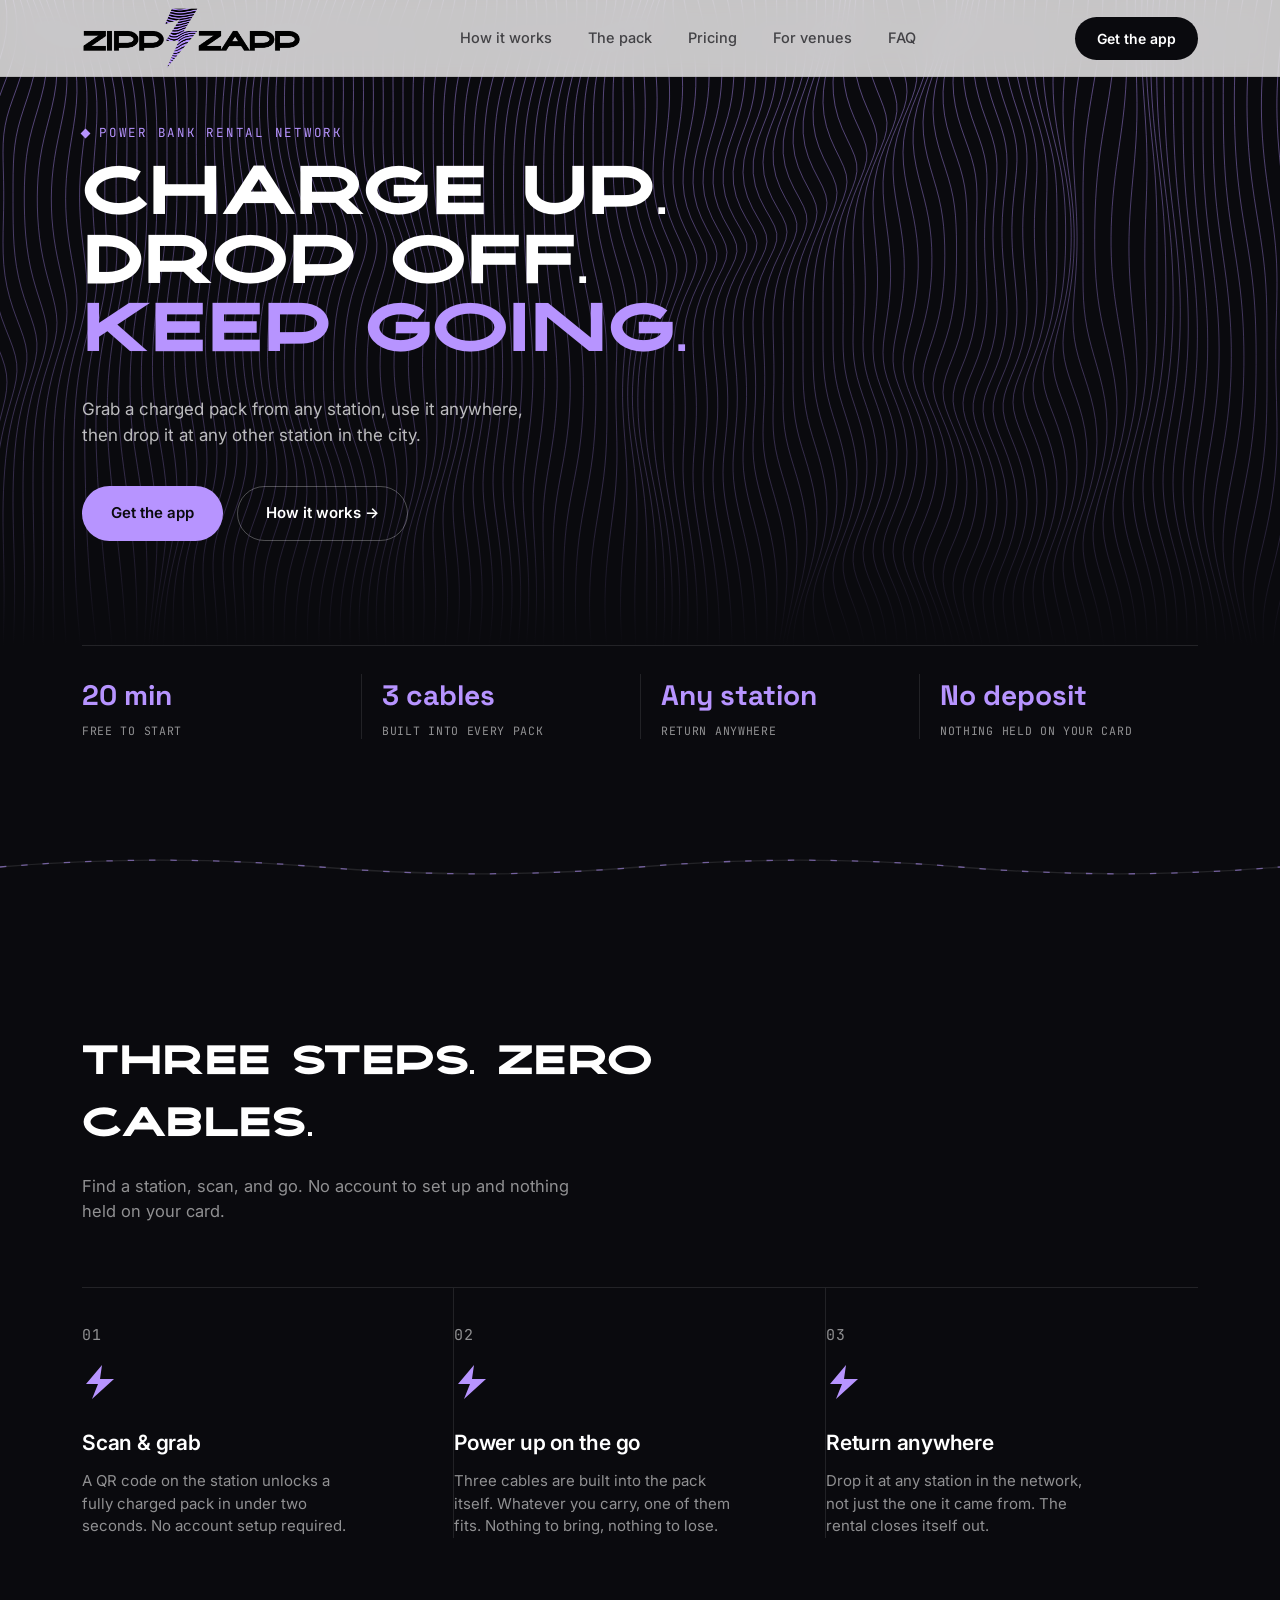
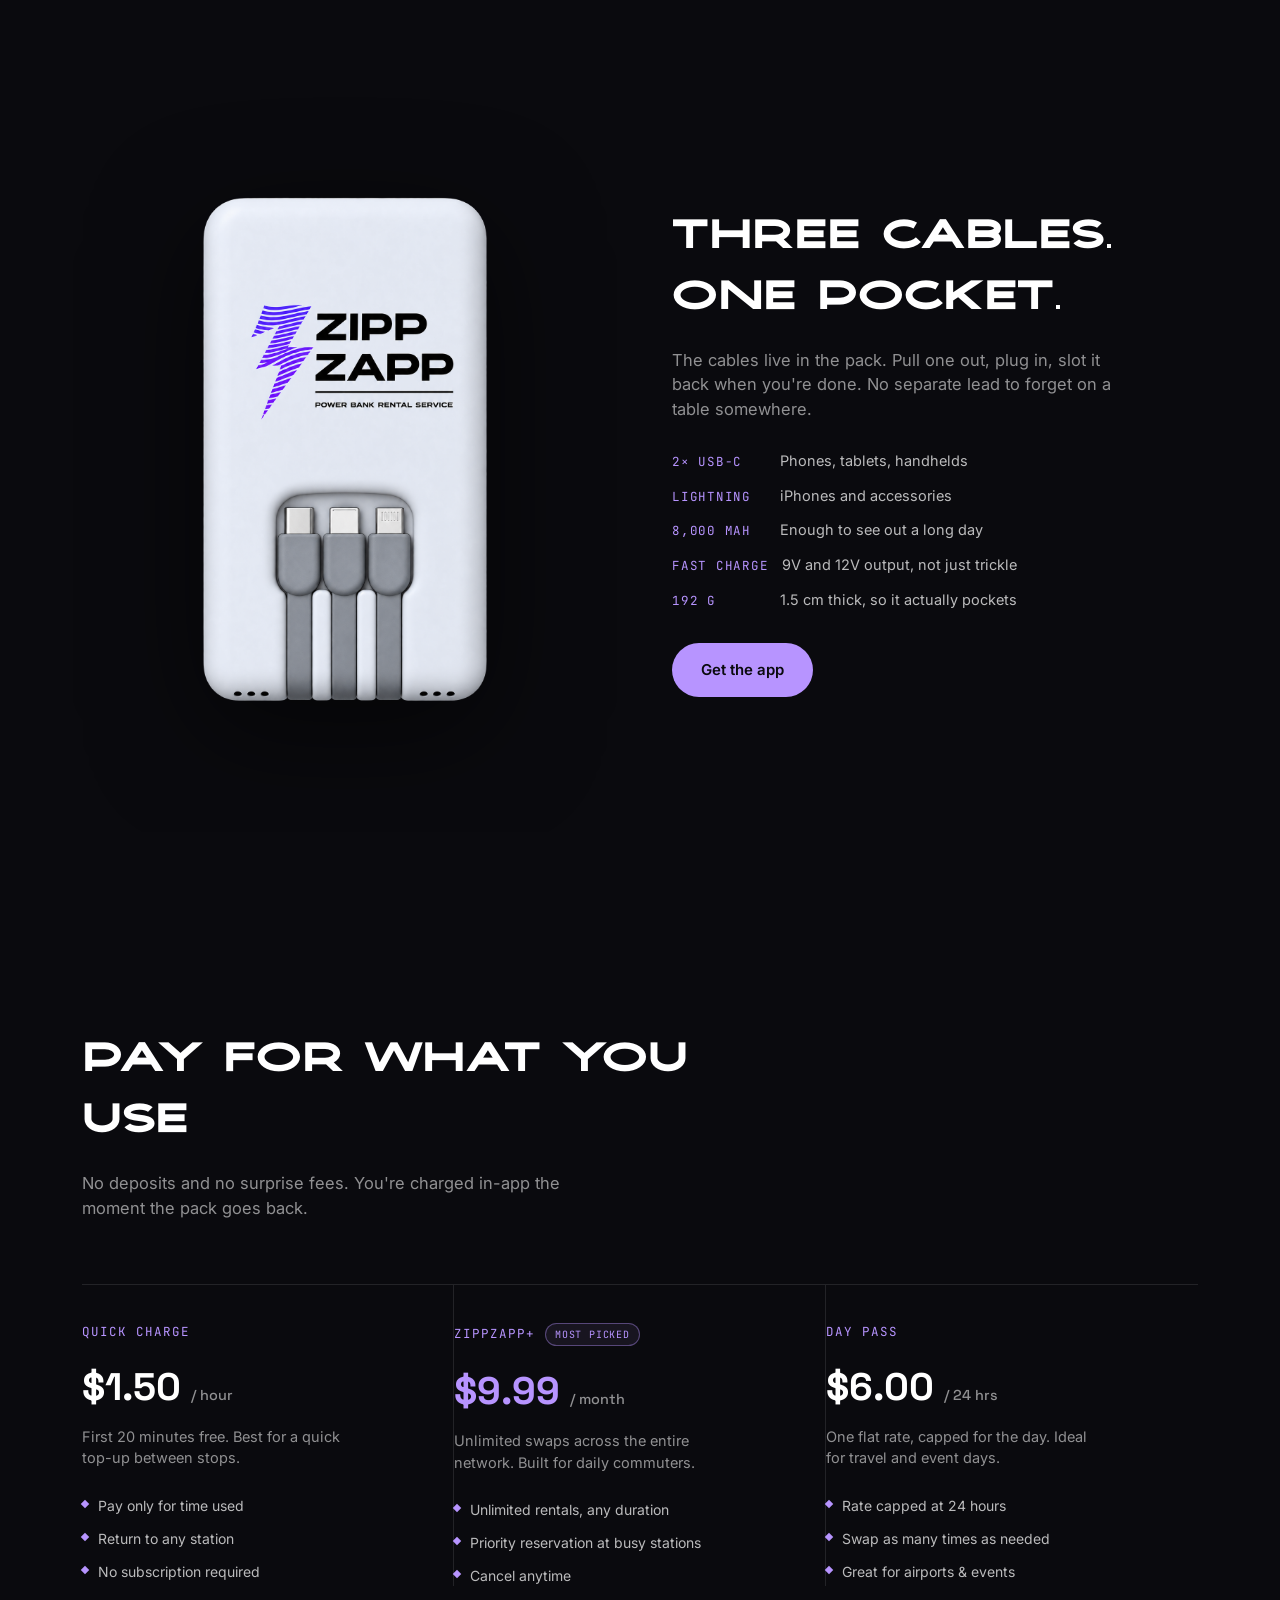
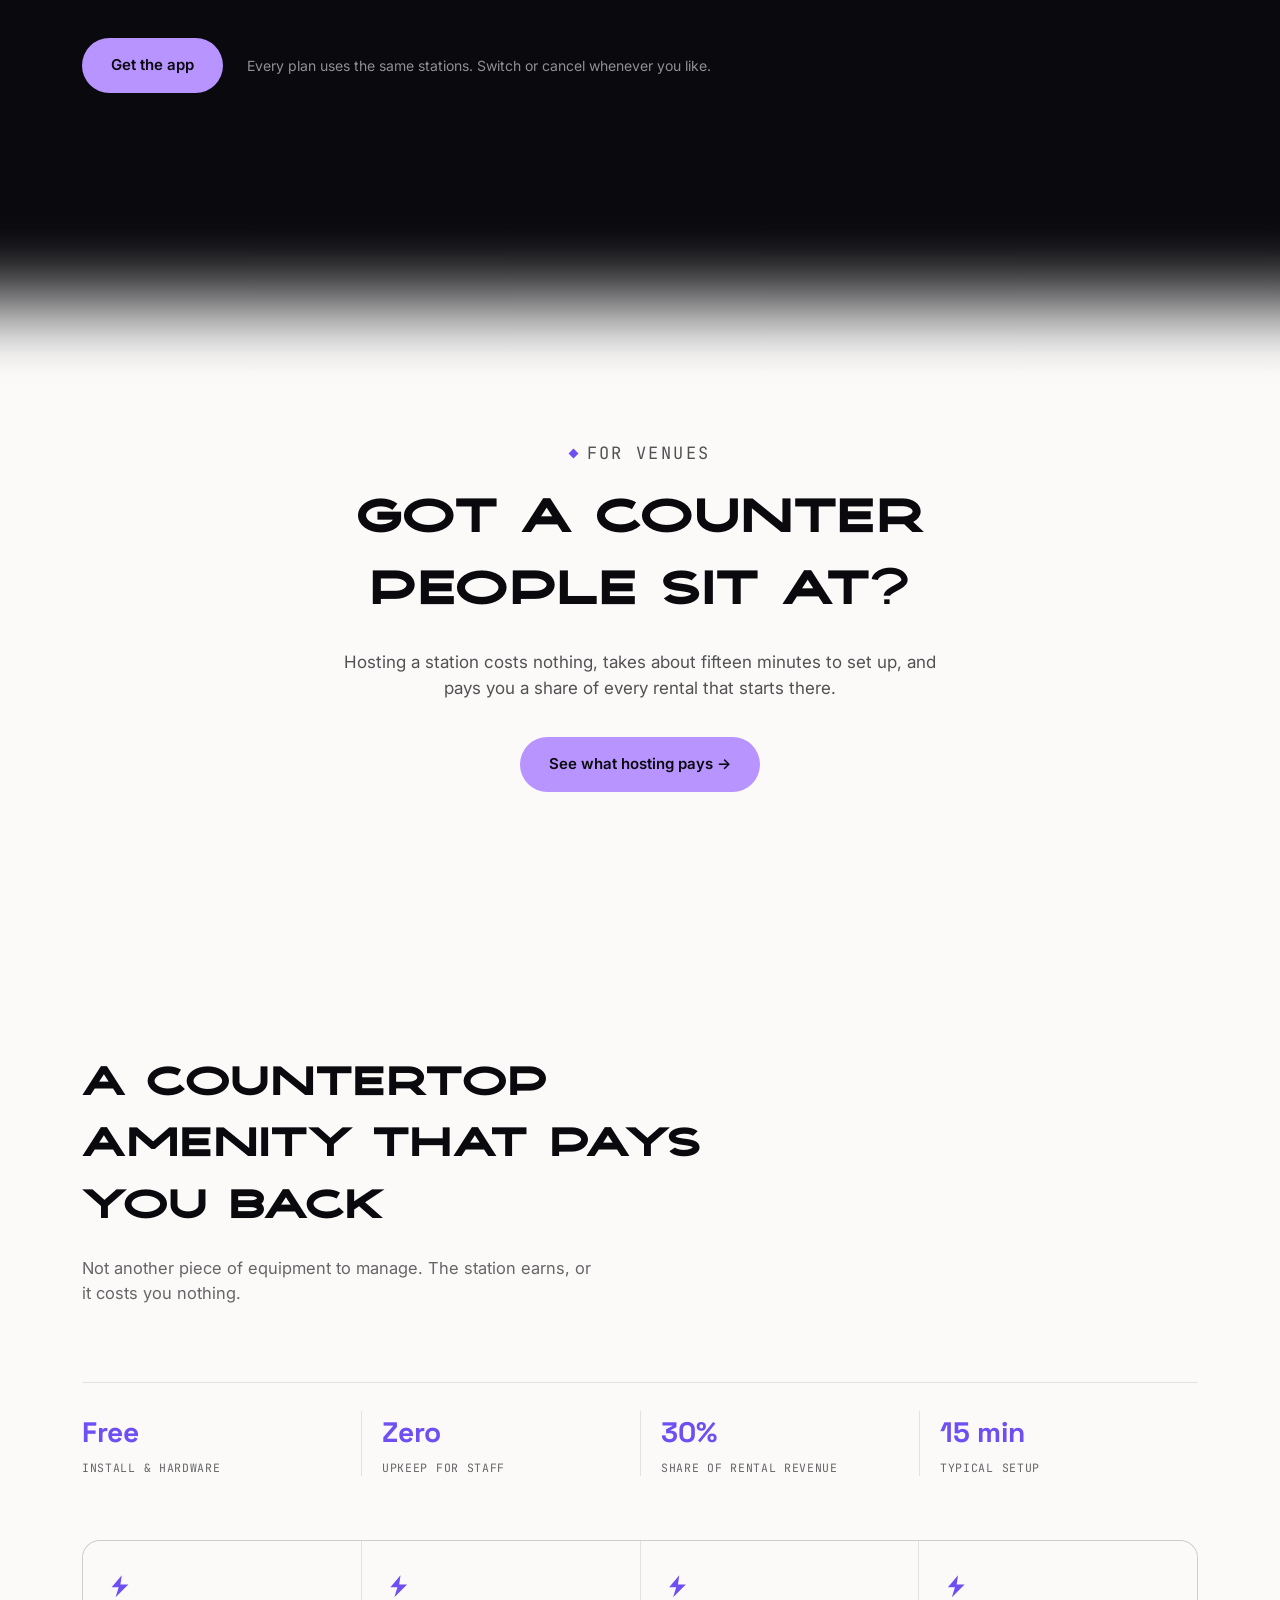
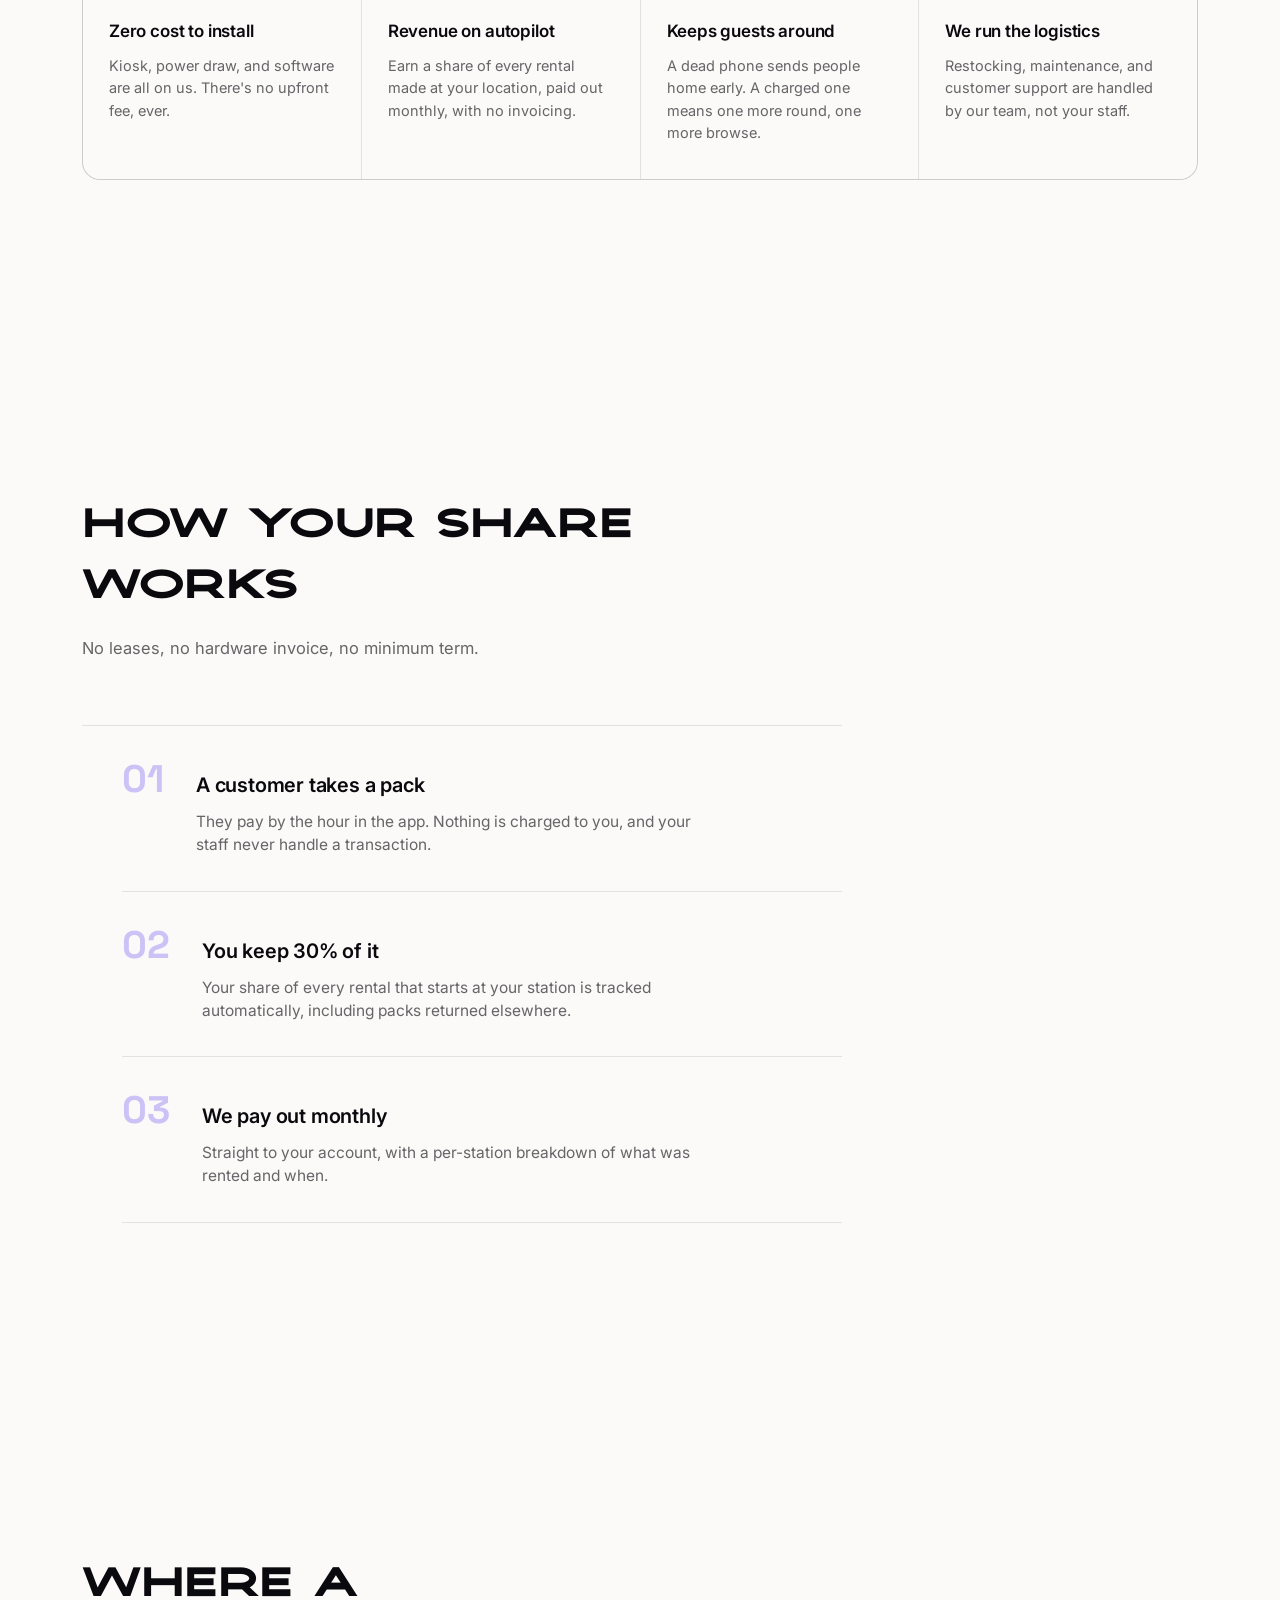
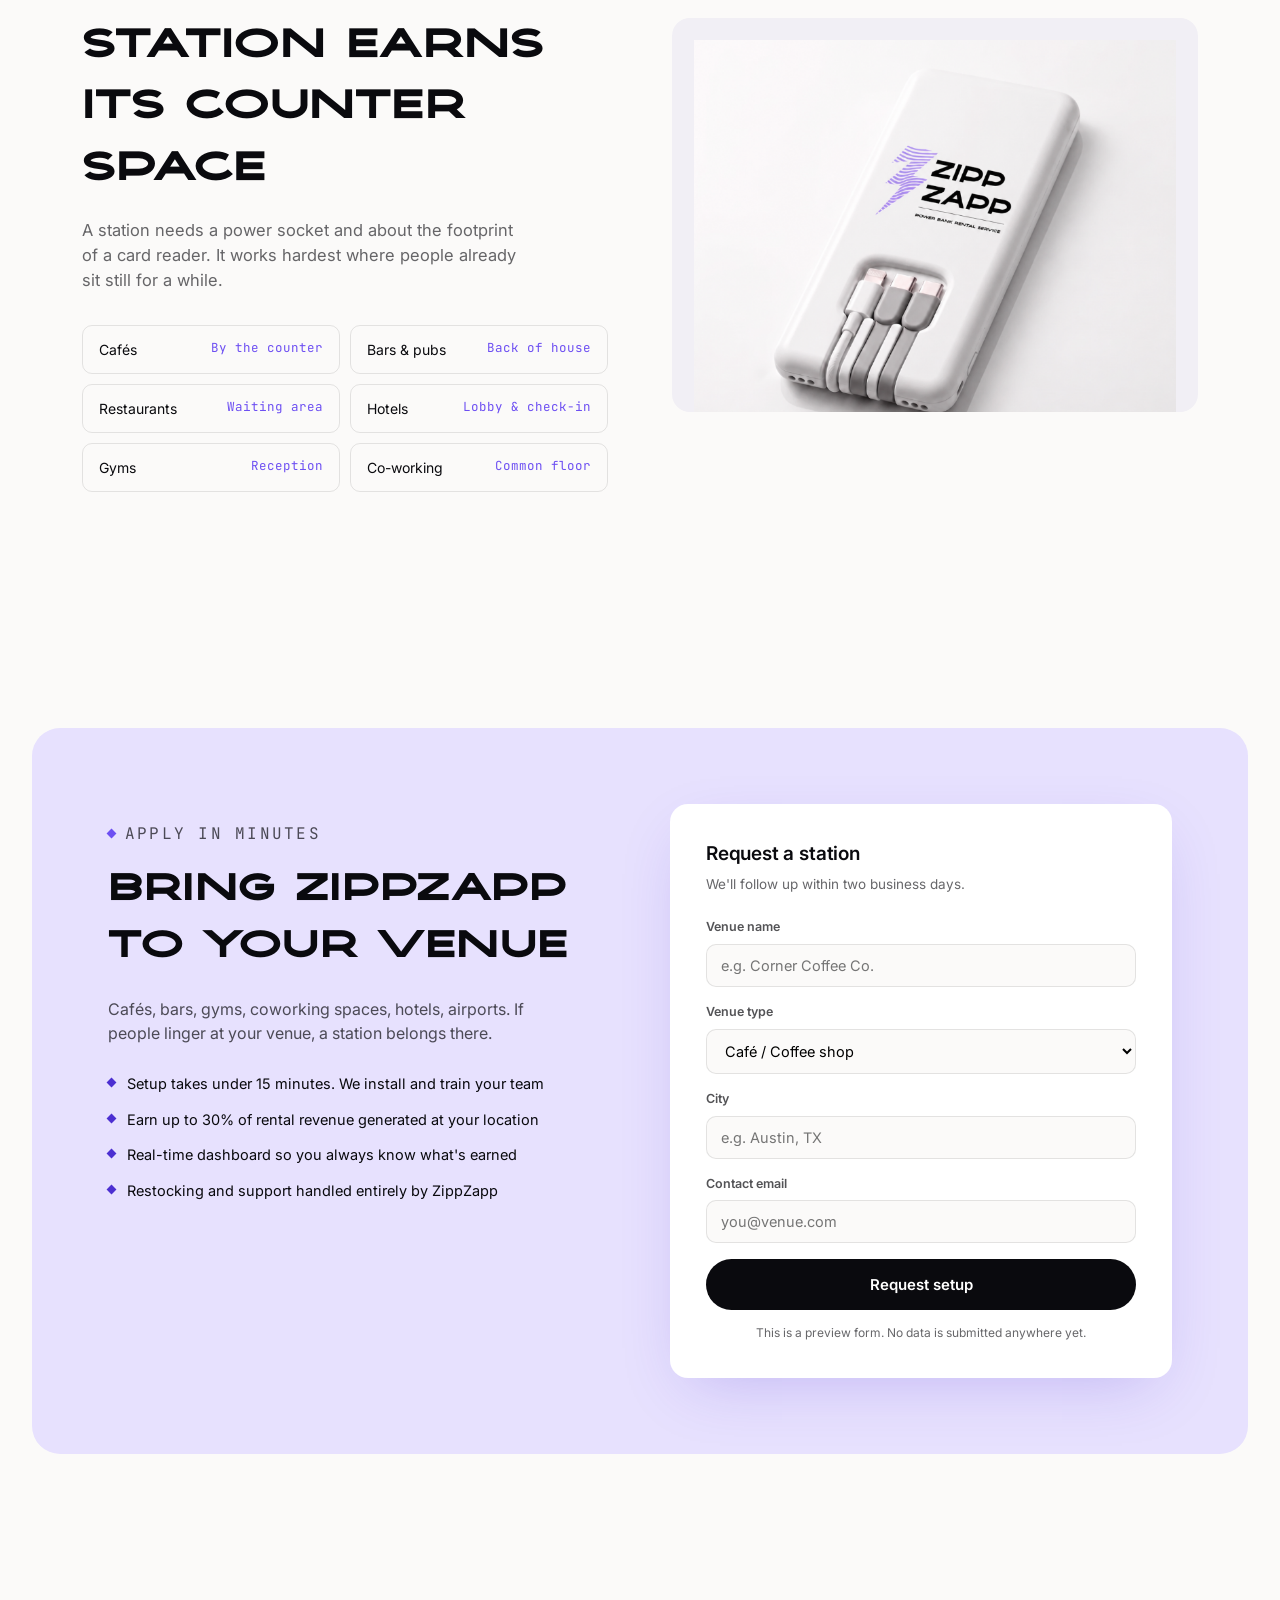
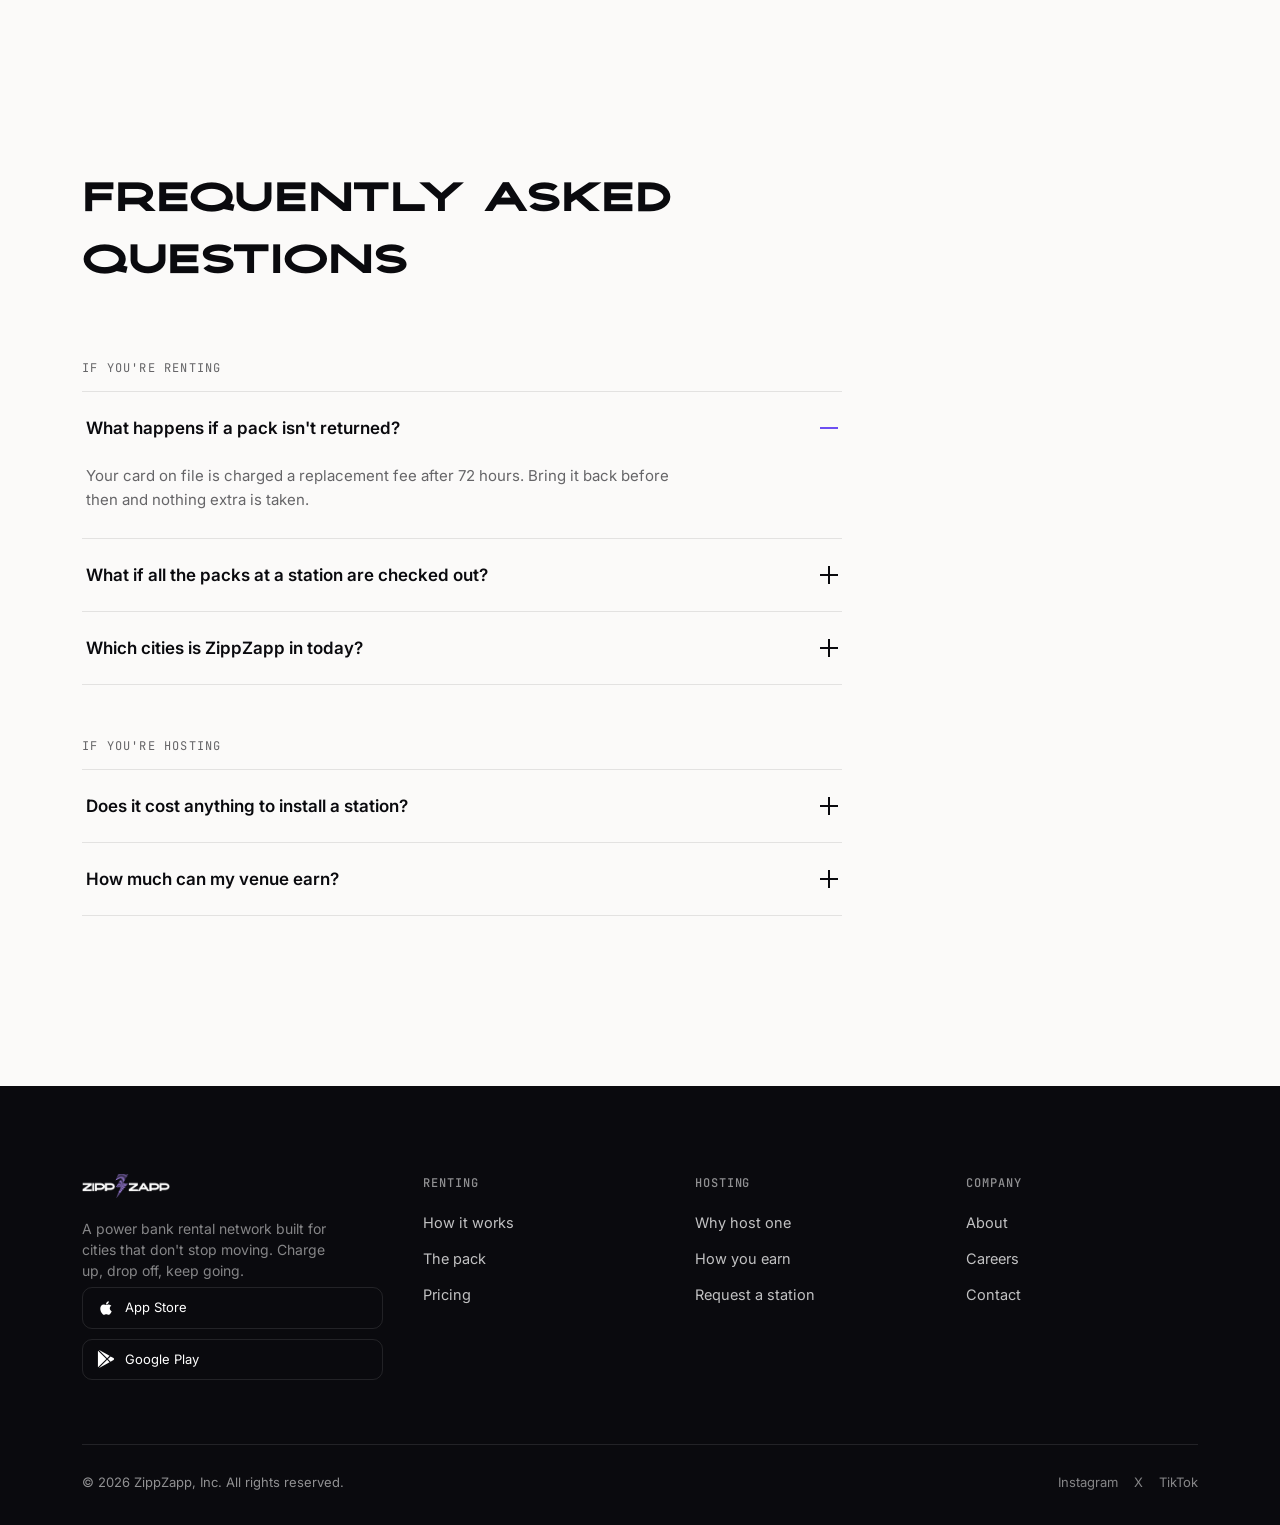
==== index.html @ 42264360 "Fix four findings from the design-taste audit 1. Footer contrast, the only real defect. The copyrigh" ====
<!DOCTYPE html>
<html lang="en">
<head>
<meta charset="UTF-8">
<meta name="viewport" content="width=device-width, initial-scale=1.0">
<title>ZippZapp - Power Bank Rental Network</title>
<meta name="description" content="Grab a charged power bank from any ZippZapp station, use it anywhere, and drop it at another. Free to host in your venue.">
<link rel="preconnect" href="https://fonts.googleapis.com">
<link rel="preconnect" href="https://fonts.gstatic.com" crossorigin>
<link href="https://fonts.googleapis.com/css2?family=Space+Grotesk:wght@600;700&family=Inter:wght@400;500;600;700&family=JetBrains+Mono:wght@400;500&display=swap" rel="stylesheet">
<link rel="stylesheet" href="assets/css/style.css">
</head>
<body>

<header>
  <div class="wrap nav">
    <a href="#top" class="nav__logo"><img src="assets/img/Long_Logo_Waves.png" alt="ZippZapp"></a>
    <nav class="nav__links">
      <a href="#how">How it works</a>
      <a href="#pack">The pack</a>
      <a href="#pricing">Pricing</a>
      <a href="#venues">For venues</a>
      <a href="#faq">FAQ</a>
    </nav>
    <a href="#download" class="nav__cta">Get the app</a>
    <button class="nav__burger" aria-label="Menu"><span></span><span></span><span></span></button>
  </div>
</header>

<main id="top">

  <!-- ============================================================
       ACT ONE - RENTERS. Dark ground; the consumer story.
       ============================================================ -->
  <div class="act act--dark">

    <!-- HERO -->
    <section class="hero">
      <div class="waves-mount" data-waves></div>
      <div class="wrap hero__inner">
        <div class="hero__grid">
          <div>
            <p class="eyebrow">Power bank rental network</p>
            <!-- Three clauses, one per line. The breaks are deliberate, not container
                 wrapping, so the slogan holds its shape at every width. -->
            <h1><span>Charge up. </span><span>Drop off. </span><em>Keep going.</em></h1>
            <p class="hero__sub">Grab a charged pack from any station, use it anywhere, then drop it at any other station in the city.</p>
            <div class="hero__ctas">
              <a href="#download" class="btn btn--volt">Get the app</a>
              <a href="#how" class="btn btn--ghost-dark">How it works →</a>
            </div>
          </div>
        </div>
      </div>
    </section>

    <!-- What a renter actually gets. Every figure is checkable against the product or
         the pricing below; none of it is a traction claim. Sits below the hero rather
         than inside it, so the hero stays a single message. -->
    <section class="figures">
      <div class="wrap">
        <div class="stats">
          <div class="stats__item">
            <div class="stats__num">20 min</div>
            <div class="stats__label">Free to start</div>
          </div>
          <div class="stats__item">
            <div class="stats__num">3 cables</div>
            <div class="stats__label">Built into every pack</div>
          </div>
          <div class="stats__item">
            <div class="stats__num">Any station</div>
            <div class="stats__label">Return anywhere</div>
          </div>
          <div class="stats__item">
            <div class="stats__num">No deposit</div>
            <div class="stats__label">Nothing held on your card</div>
          </div>
        </div>
      </div>
    </section>

    <div class="signal"><svg viewBox="0 0 1200 40" preserveAspectRatio="none">
      <path d="M0,20 Q150,4 300,20 T600,20 T900,20 T1200,20" />
      <path class="live" d="M0,20 Q150,4 300,20 T600,20 T900,20 T1200,20" />
    </svg></div>

    <!-- HOW IT WORKS -->
    <section id="how">
      <div class="wrap">
        <div class="section-head">
          <h2>Three steps. Zero cables.</h2>
          <p>Find a station, scan, and go. No account to set up and nothing held on your card.</p>
        </div>
        <div class="steps">
          <div class="step">
            <p class="step__num">01</p>
            <svg class="step__bolt" viewBox="0 0 34 34"><polygon points="20,0 4,19 16,19 10,34 32,14 18,14" fill="var(--volt)"/></svg>
            <h3>Scan &amp; grab</h3>
            <p>A QR code on the station unlocks a fully charged pack in under two seconds. No account setup required.</p>
          </div>
          <div class="step">
            <p class="step__num">02</p>
            <svg class="step__bolt" viewBox="0 0 34 34"><polygon points="20,0 4,19 16,19 10,34 32,14 18,14" fill="var(--volt)"/></svg>
            <h3>Power up on the go</h3>
            <p>Three cables are built into the pack itself. Whatever you carry, one of them fits. Nothing to bring, nothing to lose.</p>
          </div>
          <div class="step">
            <p class="step__num">03</p>
            <svg class="step__bolt" viewBox="0 0 34 34"><polygon points="20,0 4,19 16,19 10,34 32,14 18,14" fill="var(--volt)"/></svg>
            <h3>Return anywhere</h3>
            <p>Drop it at any station in the network, not just the one it came from. The rental closes itself out.</p>
          </div>
        </div>
      </div>
    </section>

    <!-- THE PACK -->
    <!-- This render is a transparent cut-out of the white unit, so it needs no light
         plate: it sits straight on the ink and tilts as an object, not as a rectangle. -->
    <section id="pack" class="pack">
      <div class="wrap product">
        <div class="product__plate product__plate--bare" data-tilt>
          <img src="assets/img/zipp_zapp_powerbank_front.webp" alt="A ZippZapp power bank with two USB-C cables and a Lightning cable built into the body">
        </div>
        <div class="product__copy">
          <h2>Three cables. One pocket.</h2>
          <p>The cables live in the pack. Pull one out, plug in, slot it back when you're done. No separate lead to forget on a table somewhere.</p>
          <ul class="spec-list">
            <li><span>2&times; USB-C</span> Phones, tablets, handhelds</li>
            <li><span>Lightning</span> iPhones and accessories</li>
            <li><span>8,000 mAh</span> Enough to see out a long day</li>
            <li><span>Fast charge</span> 9V and 12V output, not just trickle</li>
            <li><span>192 g</span> 1.5 cm thick, so it actually pockets</li>
          </ul>
          <a href="#download" class="btn btn--volt">Get the app</a>
        </div>
      </div>
    </section>

    <div class="signal"><svg viewBox="0 0 1200 40" preserveAspectRatio="none">
      <path d="M0,20 Q150,36 300,20 T600,20 T900,20 T1200,20" />
      <path class="live" d="M0,20 Q150,36 300,20 T600,20 T900,20 T1200,20" />
    </svg></div>

    <!-- PRICING -->
    <!-- Hairline columns rather than bordered cards, matching the stats and steps
         idiom used everywhere else on the page. -->
    <section id="pricing">
      <div class="wrap">
        <div class="section-head">
          <h2>Pay for what you use</h2>
          <p>No deposits and no surprise fees. You're charged in-app the moment the pack goes back.</p>
        </div>
        <div class="plans">
          <div class="plan">
            <p class="plan__name">Quick charge</p>
            <div class="plan__price">$1.50 <span>/ hour</span></div>
            <p class="plan__desc">First 20 minutes free. Best for a quick top-up between stops.</p>
            <ul>
              <li>Pay only for time used</li>
              <li>Return to any station</li>
              <li>No subscription required</li>
            </ul>
          </div>
          <div class="plan plan--pick">
            <p class="plan__name">Zippzapp+ <span class="plan__tag">Most picked</span></p>
            <div class="plan__price">$9.99 <span>/ month</span></div>
            <p class="plan__desc">Unlimited swaps across the entire network. Built for daily commuters.</p>
            <ul>
              <li>Unlimited rentals, any duration</li>
              <li>Priority reservation at busy stations</li>
              <li>Cancel anytime</li>
            </ul>
          </div>
          <div class="plan">
            <p class="plan__name">Day pass</p>
            <div class="plan__price">$6.00 <span>/ 24 hrs</span></div>
            <p class="plan__desc">One flat rate, capped for the day. Ideal for travel and event days.</p>
            <ul>
              <li>Rate capped at 24 hours</li>
              <li>Swap as many times as needed</li>
              <li>Great for airports &amp; events</li>
            </ul>
          </div>
        </div>
        <div class="plans__cta">
          <a href="#download" class="btn btn--volt">Get the app</a>
          <p>Every plan uses the same stations. Switch or cancel whenever you like.</p>
        </div>
      </div>
    </section>

  </div><!-- /act one -->

  <!-- ============================================================
       ACT BREAK - hands the page from renters to venue owners.
       Second wave field; the ground turns from ink to paper here.
       ============================================================ -->
  <aside class="actbreak" id="venues">
    <div class="waves-mount actbreak__waves" data-waves></div>
    <div class="wrap actbreak__inner">
      <p class="eyebrow">For venues</p>
      <h2>Got a counter people sit at?</h2>
      <p>Hosting a station costs nothing, takes about fifteen minutes to set up, and pays you a share of every rental that starts there.</p>
      <a href="#partner" class="btn btn--volt">See what hosting pays →</a>
    </div>
  </aside>

  <!-- ============================================================
       ACT TWO - VENUE OWNERS. Paper ground; the business case.
       ============================================================ -->
  <div class="act act--light">

    <!-- WHY HOST -->
    <section class="why">
      <div class="wrap">
        <div class="section-head">
          <h2>A countertop amenity that pays you back</h2>
          <p>Not another piece of equipment to manage. The station earns, or it costs you nothing.</p>
        </div>

        <!-- Terms of the offer, not traction metrics. Nothing here claims how many
             venues have signed - it is what a venue gets on day one. -->
        <div class="stats">
          <div class="stats__item">
            <div class="stats__num">Free</div>
            <div class="stats__label">Install &amp; hardware</div>
          </div>
          <div class="stats__item">
            <div class="stats__num">Zero</div>
            <div class="stats__label">Upkeep for staff</div>
          </div>
          <div class="stats__item">
            <div class="stats__num">30%</div>
            <div class="stats__label">Share of rental revenue</div>
          </div>
          <div class="stats__item">
            <div class="stats__num">15 min</div>
            <div class="stats__label">Typical setup</div>
          </div>
        </div>

        <div class="value-grid">
          <div class="value-card">
            <div class="value-card__icon"></div>
            <h3>Zero cost to install</h3>
            <p>Kiosk, power draw, and software are all on us. There's no upfront fee, ever.</p>
          </div>
          <div class="value-card">
            <div class="value-card__icon"></div>
            <h3>Revenue on autopilot</h3>
            <p>Earn a share of every rental made at your location, paid out monthly, with no invoicing.</p>
          </div>
          <div class="value-card">
            <div class="value-card__icon"></div>
            <h3>Keeps guests around</h3>
            <p>A dead phone sends people home early. A charged one means one more round, one more browse.</p>
          </div>
          <div class="value-card">
            <div class="value-card__icon"></div>
            <h3>We run the logistics</h3>
            <p>Restocking, maintenance, and customer support are handled by our team, not your staff.</p>
          </div>
        </div>
      </div>
    </section>

    <div class="signal"><svg viewBox="0 0 1200 40" preserveAspectRatio="none">
      <path d="M0,20 Q150,4 300,20 T600,20 T900,20 T1200,20" />
      <path class="live" d="M0,20 Q150,4 300,20 T600,20 T900,20 T1200,20" />
    </svg></div>

    <!-- REVENUE -->
    <!-- Mechanics only - describes how payment works and makes no claim about
         results, so it needs no social proof to stand up. -->
    <section id="revenue">
      <div class="wrap">
        <div class="section-head">
          <h2>How your share works</h2>
          <p>No leases, no hardware invoice, no minimum term.</p>
        </div>
        <!-- Vertical sequence, not the three-column .steps grid used in act one.
             Same content type, different composition, so the two acts do not rhyme. -->
        <ol class="ledger">
          <li class="ledger__row">
            <span class="ledger__num">01</span>
            <div class="ledger__body">
              <h3>A customer takes a pack</h3>
              <p>They pay by the hour in the app. Nothing is charged to you, and your staff never handle a transaction.</p>
            </div>
          </li>
          <li class="ledger__row">
            <span class="ledger__num">02</span>
            <div class="ledger__body">
              <h3>You keep 30% of it</h3>
              <p>Your share of every rental that starts at your station is tracked automatically, including packs returned elsewhere.</p>
            </div>
          </li>
          <li class="ledger__row">
            <span class="ledger__num">03</span>
            <div class="ledger__body">
              <h3>We pay out monthly</h3>
              <p>Straight to your account, with a per-station breakdown of what was rented and when.</p>
            </div>
          </li>
        </ol>
      </div>
    </section>

    <div class="signal"><svg viewBox="0 0 1200 40" preserveAspectRatio="none">
      <path d="M0,20 Q150,36 300,20 T600,20 T900,20 T1200,20" />
      <path class="live" d="M0,20 Q150,36 300,20 T600,20 T900,20 T1200,20" />
    </svg></div>

    <!-- PLACEMENT -->
    <section id="stations">
      <div class="wrap product">
        <!-- Venue types rather than a city list: describes where a station fits,
             which is true today, instead of claiming coverage that does not exist yet. -->
        <div class="product__copy">
          <h2>Where a station earns its counter space</h2>
          <p>A station needs a power socket and about the footprint of a card reader. It works hardest where people already sit still for a while.</p>
          <div class="city-list">
            <div class="city-chip"><span>Cafés</span><span>By the counter</span></div>
            <div class="city-chip"><span>Bars &amp; pubs</span><span>Back of house</span></div>
            <div class="city-chip"><span>Restaurants</span><span>Waiting area</span></div>
            <div class="city-chip"><span>Hotels</span><span>Lobby &amp; check-in</span></div>
            <div class="city-chip"><span>Gyms</span><span>Reception</span></div>
            <div class="city-chip"><span>Co-working</span><span>Common floor</span></div>
          </div>
        </div>
        <div class="product__plate">
          <img src="assets/img/pack-white.png" alt="A ZippZapp power bank in white">
        </div>
      </div>
    </section>

    <!-- PARTNER FORM -->
    <section id="partner">
      <div class="partner">
        <div class="partner__copy">
          <p class="eyebrow">Apply in minutes</p>
          <h2 style="margin-top:18px;">Bring ZippZapp to your venue</h2>
          <p>Cafés, bars, gyms, coworking spaces, hotels, airports. If people linger at your venue, a station belongs there.</p>
          <ul class="partner__list">
            <li>Setup takes under 15 minutes. We install and train your team</li>
            <li>Earn up to 30% of rental revenue generated at your location</li>
            <li>Real-time dashboard so you always know what's earned</li>
            <li>Restocking and support handled entirely by ZippZapp</li>
          </ul>
        </div>
        <div class="form-card">
          <div class="form-fields" id="partnerForm">
            <h3>Request a station</h3>
            <p class="form-sub">We'll follow up within two business days.</p>
            <form id="partnerFormEl">
              <div class="field">
                <label for="venueName">Venue name</label>
                <input id="venueName" type="text" required placeholder="e.g. Corner Coffee Co.">
              </div>
              <div class="field">
                <label for="venueType">Venue type</label>
                <select id="venueType">
                  <option>Café / Coffee shop</option>
                  <option>Bar / Restaurant</option>
                  <option>Gym / Fitness studio</option>
                  <option>Hotel</option>
                  <option>Coworking space</option>
                  <option>Airport / Transit hub</option>
                  <option>Other</option>
                </select>
              </div>
              <div class="field">
                <label for="city">City</label>
                <input id="city" type="text" required placeholder="e.g. Austin, TX">
              </div>
              <div class="field">
                <label for="email">Contact email</label>
                <input id="email" type="email" required placeholder="you@venue.com">
              </div>
              <button type="submit" class="btn btn--ink btn--block">Request setup</button>
            </form>
          </div>
          <div class="form-success" id="formSuccess">
            <svg class="step__bolt" viewBox="0 0 34 34"><polygon points="20,0 4,19 16,19 10,34 32,14 18,14" fill="var(--volt-deep)"/></svg>
            <h3>Request received</h3>
            <p class="form-sub">Someone from our partnerships team will reach out shortly.</p>
          </div>
          <p class="form-note">This is a preview form. No data is submitted anywhere yet.</p>
        </div>
      </div>
    </section>

    <div class="signal"><svg viewBox="0 0 1200 40" preserveAspectRatio="none">
      <path d="M0,20 Q150,4 300,20 T600,20 T900,20 T1200,20" />
      <path class="live" d="M0,20 Q150,4 300,20 T600,20 T900,20 T1200,20" />
    </svg></div>

    <!-- FAQ -->
    <!-- Grouped by audience so each act's reader can find their own questions. -->
    <section id="faq">
      <div class="wrap">
        <div class="section-head">
          <h2>Frequently asked questions</h2>
        </div>

        <p class="faq-group">If you're renting</p>
        <div class="faq-list">
          <div class="faq-item open">
            <button class="faq-q"><span>What happens if a pack isn't returned?</span><span class="faq-q__plus"></span></button>
            <div class="faq-a"><p>Your card on file is charged a replacement fee after 72 hours. Bring it back before then and nothing extra is taken.</p></div>
          </div>
          <div class="faq-item">
            <button class="faq-q"><span>What if all the packs at a station are checked out?</span><span class="faq-q__plus"></span></button>
            <div class="faq-a"><p>The app shows live availability and routes you to the next-nearest station. Busy venues are restocked proactively based on usage data.</p></div>
          </div>
          <div class="faq-item">
            <button class="faq-q"><span>Which cities is ZippZapp in today?</span><span class="faq-q__plus"></span></button>
            <div class="faq-a"><p>We're opening city by city. Check the in-app map for current coverage near you, or ask your local venue to apply.</p></div>
          </div>
        </div>

        <p class="faq-group">If you're hosting</p>
        <div class="faq-list">
          <div class="faq-item">
            <button class="faq-q"><span>Does it cost anything to install a station?</span><span class="faq-q__plus"></span></button>
            <div class="faq-a"><p>No. ZippZapp covers the kiosk, installation, power draw, and software at no upfront cost to the venue. You provide the counter space and a standard outlet.</p></div>
          </div>
          <div class="faq-item">
            <button class="faq-q"><span>How much can my venue earn?</span><span class="faq-q__plus"></span></button>
            <div class="faq-a"><p>Payouts scale with foot traffic and rental volume, and you keep 30% of every rental that starts at your station. We'll walk through what to expect for your location before anything is installed.</p></div>
          </div>
        </div>
      </div>
    </section>

  </div><!-- /act two -->

</main>

<footer id="download">
  <div class="wrap">
    <div class="footer-top">
      <div class="footer-brand">
        <img src="assets/img/Long_Logo_Waves_White.png" alt="ZippZapp">
        <p>A power bank rental network built for cities that don't stop moving. Charge up, drop off, keep going.</p>
        <div class="app-badges">
          <a href="#" class="app-badge"><svg viewBox="0 0 24 24" fill="currentColor"><path d="M17.05 20.28c-.98.95-2.05.8-3.08.35-1.09-.46-2.09-.48-3.24 0-1.44.62-2.2.44-3.06-.35C2.79 15.25 3.51 7.59 9.05 7.31c1.35.07 2.29.74 3.08.8 1.18-.24 2.31-.93 3.57-.84 1.51.12 2.65.72 3.4 1.8-3.12 1.87-2.38 5.98.48 7.13-.57 1.5-1.31 2.99-2.53 4.08zM12.03 7.25c-.15-2.23 1.66-4.07 3.74-4.25.29 2.58-2.34 4.5-3.74 4.25z"/></svg> App Store</a>
          <a href="#" class="app-badge"><svg viewBox="0 0 24 24" fill="currentColor"><path d="M22.018 13.298l-3.919 2.218-3.515-3.493 3.543-3.521 3.891 2.202a1.49 1.49 0 0 1 0 2.594zM1.337.924a1.486 1.486 0 0 0-.112.568v21.017c0 .217.045.419.124.6l11.155-11.087L1.337.924zm12.207 10.065l3.258-3.238L3.45.195a1.466 1.466 0 0 0-.946-.179l11.04 10.973zm0 2.067l-11 10.933c.298.036.612-.016.906-.183l13.324-7.54-3.23-3.21z"/></svg> Google Play</a>
        </div>
      </div>
      <div class="footer-col">
        <h4>Renting</h4>
        <ul>
          <li><a href="#how">How it works</a></li>
          <li><a href="#pack">The pack</a></li>
          <li><a href="#pricing">Pricing</a></li>
        </ul>
      </div>
      <div class="footer-col">
        <h4>Hosting</h4>
        <ul>
          <li><a href="#venues">Why host one</a></li>
          <li><a href="#revenue">How you earn</a></li>
          <li><a href="#partner">Request a station</a></li>
        </ul>
      </div>
      <div class="footer-col">
        <h4>Company</h4>
        <ul>
          <li><a href="#">About</a></li>
          <li><a href="#">Careers</a></li>
          <li><a href="#">Contact</a></li>
        </ul>
      </div>
    </div>
    <div class="footer-bottom">
      <span>© 2026 ZippZapp, Inc. All rights reserved.</span>
      <div class="footer-social">
        <a href="#" aria-label="Instagram">Instagram</a>
        <a href="#" aria-label="X">X</a>
        <a href="#" aria-label="TikTok">TikTok</a>
      </div>
    </div>
  </div>
</footer>

<script src="assets/js/waves.js"></script>
<script src="assets/js/tilt.js"></script>
<script src="assets/js/main.js"></script>
</body>
</html>
---- assets/css/style.css ----
/* Nikea - display face, self-hosted. Uppercase-only: lowercase codepoints render as caps. */
@font-face{
  font-family:'Nikea';
  src:url('../fonts/NIKEA.woff2') format('woff2');
  font-weight:400;
  font-style:normal;
  font-display:swap;
}

/* Palette primitives, plus the default (light) surface tokens. --volt is defined once
   as an RGB triplet so every tint derives from it - recolouring the brand purple is a
   one-line change and cannot leave a stale rgba() behind. */
:root{
  --ink:#0a0a0e;
  --ink-raised:#15131f;
  --ink-line:rgba(255,255,255,0.10);
  --paper:#fbfaf9;
  --paper-dim:#f1eff5;
  --line:rgba(10,10,14,0.10);
  --volt-rgb:183,148,255;
  --volt:rgb(var(--volt-rgb));
  --volt-tint:rgba(var(--volt-rgb),0.08);
  --volt-deep:#6d4ff2;
  --volt-dark:#4c2fd1;
  --volt-light:#e7e1fe;
  --ink-70:rgba(10,10,14,0.7);
  /* 0.62, not 0.52 - at 0.52 muted body copy measured 3.93:1 on paper and failed AA. */
  --ink-50:rgba(10,10,14,0.62);
  /* Radius system, three steps plus pills. Anything rounded picks one of these:
     --radius-sm  small controls - chips, inputs, badges
     --radius     cards, plates, panels
     --radius-lg  the one oversized panel (partner)
     999px        anything interactive that reads as a pill */
  --radius-sm:10px;
  --radius:18px;
  --radius-lg:28px;
  --wrap:1180px;
  --ease:cubic-bezier(.16,.84,.44,1);
  --display-font:'Nikea','Inter',sans-serif;

  --surface:var(--paper);
  --surface-raised:var(--paper-dim);
  --on-surface:var(--ink);
  --on-surface-70:var(--ink-70);
  --on-surface-50:var(--ink-50);
  --rule:var(--line);
  --accent:var(--volt-deep);
}

/* An act is one audience's stretch of the page. Components read the surface tokens
   rather than the palette, so the same component works in either act unchanged. */
.act{
  background:var(--surface);
  color:var(--on-surface);
}
.act--dark{
  --surface:var(--ink);
  --surface-raised:var(--ink-raised);
  --on-surface:#fff;
  --on-surface-70:rgba(255,255,255,0.72);
  --on-surface-50:rgba(255,255,255,0.55);
  --rule:var(--ink-line);
  --accent:var(--volt);
}

*,*::before,*::after{box-sizing:border-box;}
html{scroll-behavior:smooth;}
@media (prefers-reduced-motion: reduce){
  html{scroll-behavior:auto;}
  *,*::before,*::after{animation-duration:0.001ms !important; animation-iteration-count:1 !important; transition-duration:0.001ms !important;}
}
body{
  margin:0;
  background:var(--paper);
  color:var(--ink);
  font-family:'Inter',system-ui,sans-serif;
  -webkit-font-smoothing:antialiased;
  font-size:16px;
  line-height:1.5;
}
/* Nikea is an uppercase-only face, so it is confined to display sizes. The explicit
   text-transform makes the markup honest about what renders, and keeps the Inter
   fallback in caps too if the font fails to load. */
h1,h2{
  font-family:var(--display-font);
  text-transform:uppercase;
  margin:0;
  letter-spacing:-0.01em;
  font-weight:400;
}
/* Sub-headings sit at body scale, where all-caps hurts readability - these stay in Inter. */
h3,h4{
  margin:0;
  letter-spacing:-0.01em;
  font-weight:600;
}
p{margin:0;}
a{color:inherit;text-decoration:none;}
img{display:block;max-width:100%;}
ul{margin:0;padding:0;list-style:none;}
button{font-family:inherit;cursor:pointer;}

::selection{background:var(--volt-deep);color:#fff;}

:focus-visible{
  outline:2px solid var(--accent);
  outline-offset:3px;
}

.wrap{
  max-width:var(--wrap);
  margin:0 auto;
  padding:0 32px;
}
/* Small mono label above every section heading, marked with a rotated square. */
.eyebrow{
  font-family:'JetBrains Mono',monospace;
  font-size:12.5px;
  letter-spacing:0.14em;
  text-transform:uppercase;
  color:var(--accent);
  display:flex;
  align-items:center;
  gap:10px;
}
.eyebrow::before{
  content:"";
  width:7px;height:7px;
  background:var(--accent);
  display:inline-block;
  transform:rotate(45deg);
  flex:none;
}

/* ---------- NAV ---------- */
header{
  position:fixed;
  top:0;left:0;right:0;
  z-index:100;
  background:rgba(251,250,249,0.78);
  backdrop-filter:blur(14px) saturate(1.4);
  -webkit-backdrop-filter:blur(14px) saturate(1.4);
  border-bottom:1px solid var(--line);
  transition:background .3s var(--ease);
}
.nav{
  display:flex;
  align-items:center;
  justify-content:space-between;
  height:76px;
}
.nav__logo img{height:60px;width:auto;}
.nav__links{
  display:flex;
  align-items:center;
  gap:36px;
}
.nav__links a{
  font-size:14.5px;
  font-weight:500;
  color:var(--ink-70);
  position:relative;
  padding:4px 0;
  transition:color .2s;
}
.nav__links a:hover{color:var(--ink);}
.nav__links a::after{
  content:"";
  position:absolute;left:0;right:100%;bottom:0;
  height:2px;background:var(--volt-deep);
  transition:right .25s var(--ease);
}
.nav__links a:hover::after{right:0;}
.nav__cta{
  background:var(--ink);
  color:#fff;
  padding:11px 22px;
  border-radius:999px;
  font-size:14px;
  font-weight:600;
  border:none;
  transition:transform .25s var(--ease), background .25s;
  white-space:nowrap;
}
.nav__cta:hover{background:var(--volt-dark); transform:translateY(-1px);}
.nav__burger{display:none;background:none;border:none;padding:8px;}
.nav__burger span{display:block;width:22px;height:2px;background:var(--ink);margin:5px 0;transition:.25s;}

/* ---------- HERO ---------- */
/* Top padding clears the 76px fixed header with room to breathe, without floating
   the headline down the viewport. The hero must fit above the fold. */
.hero{
  position:relative;
  padding:124px 0 104px;
  overflow:hidden;
  isolation:isolate;
}
/* Mount point for a wave field; waves.js injects the svg and drives --x/--y. */
.waves-mount{
  position:absolute;
  inset:-1px;
  z-index:0;
  overflow:hidden;
  opacity:0.9;
  --x:-1rem;
  --y:50%;
}
.waves-mount svg{
  display:block;
  width:100%;
  height:100%;
}
.waves-mount .js-line{
  stroke:var(--volt);
  stroke-opacity:0.55;
  fill:none;
}
/* Fades the wave field into flat ink so the stat rule sits on a clean ground. */
.hero::after{
  content:"";
  position:absolute; inset:0;
  background:linear-gradient(180deg, rgba(10,10,14,0) 0%, rgba(10,10,14,0.55) 78%, var(--surface) 100%);
  z-index:1;
  pointer-events:none;
}
.hero__inner{position:relative;z-index:2;}
/* Single column - the headline's own max-width sets the measure. */
.hero__grid{
  display:grid;
  grid-template-columns:1fr;
}
/* Set as a slogan: three clauses, one per line, each its own beat. The line breaks come
   from the spans below rather than from wrapping, so the shape survives any width. */
.hero h1{
  /* The vw term is steep so the longest clause ("Keep going.") still fits on one line
     at 375px, where anything above 38px wraps and breaks the three-beat shape. */
  font-size:clamp(1.85rem, 8.5vw, 4.3rem);
  line-height:1.0;
  margin-top:22px;
}
.hero h1 span,
.hero h1 em{display:block;}
.hero h1 em{
  font-style:normal;
  color:var(--volt);
}
.hero__sub{
  margin-top:26px;
  max-width:480px;
  font-size:17px;
  color:var(--on-surface-70);
}
.hero__ctas{
  display:flex;
  gap:14px;
  margin-top:38px;
  flex-wrap:wrap;
}
.btn{
  display:inline-flex;
  align-items:center;
  gap:8px;
  padding:15px 28px;
  border-radius:999px;
  font-weight:600;
  font-size:15px;
  border:1px solid transparent;
  transition:transform .25s var(--ease), background .25s, border-color .25s, color .25s;
}
.btn:hover{transform:translateY(-2px);}
.btn--volt{background:var(--volt); color:var(--ink);}
.btn--volt:hover{background:#fff;}
.btn--ghost-dark{border-color:rgba(255,255,255,0.28); color:#fff;}
.btn--ghost-dark:hover{border-color:#fff;background:rgba(255,255,255,0.08);}
.btn--ink{background:var(--ink);color:#fff;}
.btn--ink:hover{background:var(--volt-dark);}
.btn--ghost-light{border-color:var(--line); color:var(--ink);}
.btn--ghost-light:hover{border-color:var(--ink);}
.btn--block{width:100%;justify-content:center;}

/* Band carrying the renter figure bar directly under the hero. */
.figures{padding:0 0 96px;}
.figures .stats{margin-top:0;}

/* Hairline rule-grid of headline figures. Used once per act. */
.stats{
  margin-top:76px;
  display:grid;
  grid-template-columns:repeat(4,1fr);
  border-top:1px solid var(--rule);
  padding-top:28px;
}
.stats__item{
  border-left:1px solid var(--rule);
  padding-left:20px;
}
.stats__item:first-child{border-left:none;padding-left:0;}
.stats__num{
  font-family:'Space Grotesk',sans-serif;
  font-size:clamp(1.35rem,2.2vw,1.9rem);
  font-weight:700;
  color:var(--accent);
}
.stats__label{
  font-family:'JetBrains Mono',monospace;
  font-size:11.5px;
  letter-spacing:0.06em;
  text-transform:uppercase;
  color:var(--on-surface-50);
  margin-top:6px;
}

/* ---------- signal divider ---------- */
.signal{
  position:relative;
  height:64px;
  background:var(--surface);
}
.signal svg{
  position:absolute; left:0; top:50%; transform:translateY(-50%);
  width:100%; height:34px;
}
.signal path{
  fill:none;
  stroke:var(--rule);
  stroke-width:1.5;
}
/* Paused while off-screen. The wave fields already stop their RAF loop when scrolled
   away; these ran permanently, which was the one place the page did not practise it. */
.signal{content-visibility:auto; contain-intrinsic-size:auto 64px;}
.signal path.live{
  stroke:var(--accent);
  stroke-dasharray:6 14;
  animation:signalflow 5s linear infinite;
  opacity:0.55;
}
@keyframes signalflow{ to{ stroke-dashoffset:-400; } }

/* ---------- SECTION shared ---------- */
section{padding:118px 0;}
.section-head{
  max-width:640px;
  margin-bottom:64px;
}
.section-head h2{
  font-size:clamp(1.9rem,3.2vw,2.6rem);
  margin-top:18px;
}
.section-head p{
  margin-top:16px;
  font-size:16.5px;
  color:var(--on-surface-50);
  max-width:520px;
}

/* ---------- STEPS (used by both acts) ---------- */
.steps{
  display:grid;
  grid-template-columns:repeat(3,1fr);
  gap:0;
  border-top:1px solid var(--rule);
}
.step{
  padding:36px 30px 0 0;
  border-right:1px solid var(--rule);
  position:relative;
}
.step:last-child{border-right:none;padding-right:0;}
.step__num{
  font-family:'JetBrains Mono',monospace;
  font-size:13px;
  color:var(--accent);
  letter-spacing:0.08em;
}
.step__bolt{
  width:34px; height:34px;
  margin:18px 0 22px;
}
.step h3{font-size:21px;margin-bottom:12px;}
.step p{color:var(--on-surface-50); font-size:15px; max-width:280px;}

/* ---------- LEDGER (vertical numbered sequence) ---------- */
/* Act two's counterpart to .steps. Same kind of content, deliberately a different
   composition so the two acts do not read as the same page twice. */
.ledger{
  max-width:760px;
  border-top:1px solid var(--rule);
}
.ledger__row{
  display:grid;
  grid-template-columns:auto 1fr;
  gap:32px;
  align-items:baseline;
  padding:34px 0;
  border-bottom:1px solid var(--rule);
}
.ledger__num{
  font-family:'Space Grotesk',sans-serif;
  font-size:2.4rem;
  font-weight:700;
  line-height:1;
  color:var(--accent);
  opacity:0.32;
}
.ledger__body h3{font-size:20px; margin-bottom:10px;}
.ledger__body p{color:var(--on-surface-50); font-size:15.5px; max-width:520px;}

/* ---------- PRODUCT (image plate beside copy) ---------- */
.product{
  display:grid;
  grid-template-columns:1fr 1fr;
  gap:64px;
  align-items:center;
}
/* The renders ship on a light background, so they get their own light ground
   rather than floating on whichever surface the act provides. */
.product__plate{
  background:var(--paper-dim);
  border-radius:var(--radius);
  aspect-ratio:4/3;
  display:grid;
  place-items:center;
  padding:22px;
  overflow:hidden;
}
.product__plate img{width:100%;height:100%;object-fit:contain;}
/* For transparent cut-outs, which need no ground of their own. Perspective lives here
   so tilt.js can rotate the image inside it. */
.product__plate--bare{
  background:none;
  padding:0;
  aspect-ratio:auto;
  overflow:visible;
  perspective:1100px;
}
.product__plate--bare img{
  height:auto;
  max-height:540px;
  width:auto;
  max-width:100%;
  margin:0 auto;
  filter:drop-shadow(0 30px 55px rgba(0,0,0,0.55));
  will-change:transform;
}
.product__copy h2{font-size:clamp(1.9rem,3.2vw,2.6rem); margin-top:18px;}
.product__copy > p{margin-top:16px; color:var(--on-surface-50); font-size:16.5px; max-width:440px;}
.product__copy .btn{margin-top:32px;}
/* Connector list: mono label, then what it charges. */
.spec-list{margin-top:28px; display:flex; flex-direction:column; gap:13px;}
.spec-list li{
  display:flex; gap:14px; align-items:baseline;
  font-size:14.5px; color:var(--on-surface-70);
}
.spec-list span{
  font-family:'JetBrains Mono',monospace;
  font-size:12.5px;
  letter-spacing:0.06em;
  text-transform:uppercase;
  color:var(--accent);
  min-width:94px;
  flex:none;
}

/* ---------- WHY HOST (value grid) ---------- */
.value-grid{
  display:grid;
  grid-template-columns:repeat(4,1fr);
  gap:1px;
  background:var(--rule);
  border:1px solid var(--rule);
  border-radius:var(--radius);
  overflow:hidden;
  margin-top:64px;
}
.value-card{
  background:var(--surface);
  padding:34px 26px;
}
.value-card__icon{
  width:22px;height:22px;
  background:var(--accent);
  clip-path:polygon(58% 0, 12% 55%, 44% 55%, 30% 100%, 88% 42%, 52% 42%);
  margin-bottom:22px;
}
.value-card h3{font-size:17px; margin-bottom:10px; font-weight:600;}
.value-card p{font-size:14.5px; color:var(--on-surface-50); line-height:1.55;}

/* ---------- PLACEMENT chips ---------- */
.city-list{
  display:grid;
  grid-template-columns:1fr 1fr;
  gap:10px;
  margin-top:32px;
}
.city-chip{
  display:flex;
  justify-content:space-between;
  padding:13px 16px;
  border:1px solid var(--rule);
  border-radius:var(--radius-sm);
  font-size:14px;
}
.city-chip span:last-child{
  font-family:'JetBrains Mono',monospace;
  color:var(--accent);
  font-size:12.5px;
}

/* ---------- PRICING ---------- */
/* Hairline columns, matching the stats and steps idiom rather than bordered cards. */
.plans{
  display:grid;
  grid-template-columns:repeat(3,1fr);
  border-top:1px solid var(--rule);
}
.plan{
  padding:38px 30px 0 0;
  border-right:1px solid var(--rule);
}
.plan:last-child{border-right:none;padding-right:0;}
.plan__name{
  font-family:'JetBrains Mono',monospace;
  font-size:12.5px;
  letter-spacing:0.08em;
  text-transform:uppercase;
  color:var(--accent);
  display:flex;
  align-items:center;
  gap:10px;
  flex-wrap:wrap;
}
/* The picked plan is marked with a tag and colour, not an inverted card. */
.plan__tag{
  font-size:10px;
  letter-spacing:0.08em;
  padding:3px 9px;
  border-radius:999px;
  background:var(--volt-tint);
  border:1px solid rgba(var(--volt-rgb),0.4);
}
.plan__price{
  font-family:'Space Grotesk',sans-serif;
  font-size:2.4rem;
  font-weight:700;
  margin-top:16px;
}
.plan--pick .plan__price{color:var(--volt);}
.plan__price span{font-size:0.9rem; font-weight:500; color:var(--on-surface-50);}
.plan__desc{margin-top:10px; font-size:14.5px; color:var(--on-surface-50); max-width:270px;}
.plan ul{margin-top:26px; display:flex; flex-direction:column; gap:12px;}
.plan li{
  font-size:14px;
  display:flex;
  gap:10px;
  align-items:flex-start;
  color:var(--on-surface-70);
}
.plan li::before{
  content:"";
  width:6px;height:6px;
  margin-top:6px;
  background:var(--accent);
  transform:rotate(45deg);
  flex:none;
}
.plans__cta{
  margin-top:52px;
  display:flex;
  align-items:center;
  gap:24px;
  flex-wrap:wrap;
}
.plans__cta p{font-size:14px; color:var(--on-surface-50);}

/* ---------- ACT BREAK ---------- */
/* Full-bleed band that hands the page from renters to venue owners. It carries the
   light tokens, so the colour flip lands on exactly the same moment as the audience
   flip rather than a section later. */
.actbreak{
  position:relative;
  /* Same paper as the act below it. The wave field is what separates the two, rather
     than a tonal step. */
  background:var(--paper);
  color:var(--ink);
  --surface:var(--paper);
  --on-surface:var(--ink);
  --on-surface-70:var(--ink-70);
  --accent:var(--volt-deep);
  /* Top padding clears the 180px dissolve below, so the copy never sits on the ramp. */
  padding:210px 0 128px;
  overflow:hidden;
  isolation:isolate;
  text-align:center;
}
/* Dissolves the edge shared with the dark act above. Sits over the wave field, so the
   lines are hidden in the dark and emerge as the ground lightens - the waves arrive
   rather than a colour smearing between two palettes.
   rgba(...,0) rather than `transparent`: `transparent` interpolates through
   transparent-black in some engines and smears grey through the ramp. */
.actbreak::before{
  content:"";
  position:absolute;
  inset:0;
  /* Two layers, one per edge. Alpha follows a smootherstep S-curve (6t^5-15t^4+10t^3)
     rather than ramping linearly: the eye judges perceptual lightness, which is not
     linear. A linear ramp gains 10 L* points inside its first tenth (top goes light too
     fast) and is still visibly grey at 90% (a tail hazing over the paper). The S-curve
     holds at both ends and moves through the middle. CSS interpolates linearly between
     stops, hence tracing the curve by hand.

     TOP - ink dissolving into the band, so the wave lines emerge from the darkness.
     BOTTOM - paper rising to meet the act below. The band and that act are the same
     colour, so the seam there is not a colour change at all: .actbreak clips the wave
     field with overflow:hidden and the strokes simply stop. This fades them out before
     the clip. Shallower than the top at 150px, because it only has to retire faint
     lines rather than carry a full black-to-white transition; going symmetric would
     leave the field visible in two narrow strips once the radial scrim is accounted for. */
  background:
    linear-gradient(180deg,
      rgba(10,10,14,1)     0%,
      rgba(10,10,14,0.991) 10%,
      rgba(10,10,14,0.942) 20%,
      rgba(10,10,14,0.837) 30%,
      rgba(10,10,14,0.683) 40%,
      rgba(10,10,14,0.5)   50%,
      rgba(10,10,14,0.317) 60%,
      rgba(10,10,14,0.163) 70%,
      rgba(10,10,14,0.058) 80%,
      rgba(10,10,14,0.009) 90%,
      rgba(10,10,14,0)     100%) top / 100% 180px no-repeat,
    linear-gradient(0deg,
      rgba(251,250,249,1)     0%,
      rgba(251,250,249,0.991) 10%,
      rgba(251,250,249,0.942) 20%,
      rgba(251,250,249,0.837) 30%,
      rgba(251,250,249,0.683) 40%,
      rgba(251,250,249,0.5)   50%,
      rgba(251,250,249,0.317) 60%,
      rgba(251,250,249,0.163) 70%,
      rgba(251,250,249,0.058) 80%,
      rgba(251,250,249,0.009) 90%,
      rgba(251,250,249,0)     100%) bottom / 100% 150px no-repeat;
  z-index:2;
  pointer-events:none;
}
/* The wave field appears in both worlds; on paper it needs the deeper purple and a
   lower opacity, since --volt is a light tint that washes out against white. */
.actbreak__waves{opacity:1;}
.actbreak__waves .js-line{
  stroke:var(--volt-deep);
  stroke-opacity:0.5;
}
/* Lightens behind the copy only. The centre stays near-opaque so the headline keeps
   a clean ground, while the edges fall away sharply and let the field come through. */
.actbreak::after{
  content:"";
  position:absolute; inset:0;
  background:radial-gradient(ellipse 58% 66% at 50% 50%, rgba(251,250,249,0.95) 0%, rgba(251,250,249,0.82) 48%, rgba(251,250,249,0.1) 100%);
  z-index:1;
  pointer-events:none;
}
.actbreak__inner{
  position:relative;
  z-index:3;          /* above the dissolve at z-index 2 */
  max-width:660px;
  margin:0 auto;
}
.actbreak .eyebrow{justify-content:center;}
.actbreak h2{font-size:clamp(2rem,3.8vw,3rem); margin-top:20px;}
.actbreak p{margin-top:20px; font-size:17px; color:var(--on-surface-70);}
.actbreak .btn{margin-top:36px;}

/* ---------- PARTNER CTA / FORM ---------- */
.partner{
  background:var(--volt-light);
  color:var(--ink);
  border-radius:var(--radius-lg);
  margin:0 32px;
  padding:76px;
  display:grid;
  grid-template-columns:1fr 1fr;
  gap:60px;
  position:relative;
  overflow:hidden;
}
.partner h2{font-size:clamp(1.9rem,3vw,2.5rem);}
.partner__copy p{margin-top:18px; color:var(--ink-70); max-width:440px; font-size:16px;}
.partner__list{margin-top:28px; display:flex; flex-direction:column; gap:14px;}
.partner__list li{
  display:flex; gap:12px; font-size:14.5px; align-items:flex-start;
}
.partner__list li::before{
  content:"";
  width:7px;height:7px;
  margin-top:6px;
  background:var(--volt-dark);
  transform:rotate(45deg);
  flex:none;
}
.form-card{
  background:#fff;
  border-radius:var(--radius);
  padding:36px;
  box-shadow:0 20px 60px -20px rgba(76,47,209,0.25);
  position:relative;
  z-index:1;
}
.form-card h3{font-size:19px;margin-bottom:6px;}
.form-card .form-sub{color:var(--ink-50); font-size:13.5px; margin-bottom:24px;}
.field{margin-bottom:16px;}
.field label{
  display:block;
  font-size:12.5px;
  font-weight:600;
  margin-bottom:7px;
  color:var(--ink-70);
}
.field input, .field select{
  width:100%;
  padding:12px 14px;
  border-radius:var(--radius-sm);
  border:1px solid var(--line);
  font-family:inherit;
  font-size:14.5px;
  background:var(--paper);
  transition:border-color .2s;
}
.field input:focus, .field select:focus{border-color:var(--volt-deep);}
.form-note{
  margin-top:14px;
  font-size:12px;
  color:var(--ink-50);
  text-align:center;
}
.form-success{
  display:none;
  text-align:center;
  padding:20px 0;
}
.form-success.show{display:block;}
.form-success .step__bolt{margin:0 auto 16px;}
.form-fields.hide{display:none;}

/* ---------- FAQ ---------- */
/* Mono label splitting the list by audience. */
.faq-group{
  font-family:'JetBrains Mono',monospace;
  font-size:12px;
  letter-spacing:0.1em;
  text-transform:uppercase;
  color:var(--on-surface-50);
  margin-bottom:14px;
}
.faq-group + .faq-list{margin-bottom:52px;}
.faq-list{
  max-width:760px;
  border-top:1px solid var(--rule);
}
.faq-item{border-bottom:1px solid var(--rule);}
.faq-q{
  width:100%;
  background:none;
  border:none;
  display:flex;
  justify-content:space-between;
  align-items:center;
  padding:26px 4px;
  text-align:left;
  font-family:inherit;
  font-size:17px;
  font-weight:600;
  color:var(--on-surface);
}
.faq-q__plus{
  position:relative;
  width:18px;height:18px;
  flex:none;
  margin-left:20px;
}
.faq-q__plus::before, .faq-q__plus::after{
  content:"";
  position:absolute;
  background:var(--on-surface);
  transition:transform .3s var(--ease), opacity .3s;
}
.faq-q__plus::before{width:100%;height:2px;top:8px;left:0;}
.faq-q__plus::after{width:2px;height:100%;left:8px;top:0;}
.faq-item.open .faq-q__plus::after{transform:rotate(90deg); opacity:0;}
.faq-item.open .faq-q__plus::before{background:var(--accent);}
.faq-a{
  max-height:0;
  overflow:hidden;
  transition:max-height .35s var(--ease);
}
.faq-a p{
  padding:0 4px 26px;
  color:var(--on-surface-50);
  font-size:15px;
  max-width:600px;
  line-height:1.6;
}

/* ---------- FOOTER ---------- */
footer{
  background:var(--ink);
  color:#fff;
  padding:88px 0 32px;
}
.footer-top{
  display:grid;
  grid-template-columns:1.3fr 1fr 1fr 1fr;
  gap:40px;
  padding-bottom:64px;
  border-bottom:1px solid var(--ink-line);
}
.footer-brand img{height:24px;margin-bottom:20px;}
.footer-brand p{color:rgba(255,255,255,0.5); font-size:14px; max-width:260px;}
.footer-col h4{
  font-family:'JetBrains Mono',monospace;
  font-size:12px;
  letter-spacing:0.08em;
  text-transform:uppercase;
  /* 0.55, not 0.45: at 0.45 this measured exactly 4.50:1, passing AA with no margin. */
  color:rgba(255,255,255,0.55);
  margin-bottom:18px;
  font-weight:500;
}
.footer-col ul{display:flex;flex-direction:column;gap:12px;}
.footer-col a{font-size:14.5px; color:rgba(255,255,255,0.75); transition:color .2s;}
.footer-col a:hover{color:var(--volt);}
.app-badges{display:flex;flex-direction:column;gap:10px;margin-top:6px;}
.app-badge{
  display:flex;align-items:center;gap:10px;
  border:1px solid var(--ink-line);
  border-radius:var(--radius-sm);
  padding:10px 14px;
  font-size:13px;
  color:#fff;
  transition:border-color .2s, background .2s;
}
.app-badge:hover{border-color:var(--volt); background:var(--volt-tint);}
.app-badge svg{width:18px;height:18px;flex:none;}
.footer-bottom{
  display:flex;
  justify-content:space-between;
  align-items:center;
  padding-top:28px;
  font-size:13px;
  /* 0.55, not 0.4: at 0.4 this measured 3.77:1 and failed WCAG AA. */
  color:rgba(255,255,255,0.55);
  flex-wrap:wrap;
  gap:14px;
}
.footer-social{display:flex;gap:16px;}
.footer-social a{color:rgba(255,255,255,0.5);}
.footer-social a:hover{color:var(--volt);}

/* ---------- RESPONSIVE ---------- */
@media (max-width:900px){
  .nav__links{display:none;}
  /* Mobile nav panel, toggled by the .is-open class from main.js rather than inline styles. */
  .nav__links.is-open{
    display:flex;
    position:absolute;
    top:76px; left:0; right:0;
    flex-direction:column;
    align-items:flex-start;
    gap:20px;
    padding:20px 32px;
    background:var(--paper);
    border-bottom:1px solid var(--line);
  }
  .nav__burger{display:block;}
  .stats{grid-template-columns:repeat(2,1fr); row-gap:24px;}
  .stats__item:nth-child(3){border-left:none;padding-left:0;}
  .steps{grid-template-columns:1fr; row-gap:32px;}
  .step{border-right:none; padding-right:0;}
  .value-grid{grid-template-columns:1fr 1fr;}
  .product{grid-template-columns:1fr; gap:40px;}
  /* Image first on narrow screens regardless of source order. */
  .product__plate{order:-1;}
  .plans{grid-template-columns:1fr; row-gap:34px;}
  .plan{border-right:none; padding-right:0; border-top:1px solid var(--rule); padding-top:30px;}
  .plan:first-child{border-top:none; padding-top:38px;}
  .partner{grid-template-columns:1fr; padding:44px 28px; margin:0 16px; border-radius:var(--radius);}
  /* Dissolve shrinks with the padding so it never swallows the copy on a small screen. */
  .actbreak{padding:150px 0 88px;}
  /* Layer sizes scale with the band; positions carry over from the shorthand. */
  .actbreak::before{background-size:100% 120px, 100% 100px;}
  .footer-top{grid-template-columns:1fr 1fr; row-gap:36px;}
  .wrap{padding:0 20px;}
  section{padding:80px 0;}
}
@media (max-width:520px){
  .value-grid{grid-template-columns:1fr;}
  .footer-top{grid-template-columns:1fr;}
  .city-list{grid-template-columns:1fr;}
  .stats{grid-template-columns:1fr; row-gap:20px;}
  .stats__item{border-left:none; padding-left:0;}
}
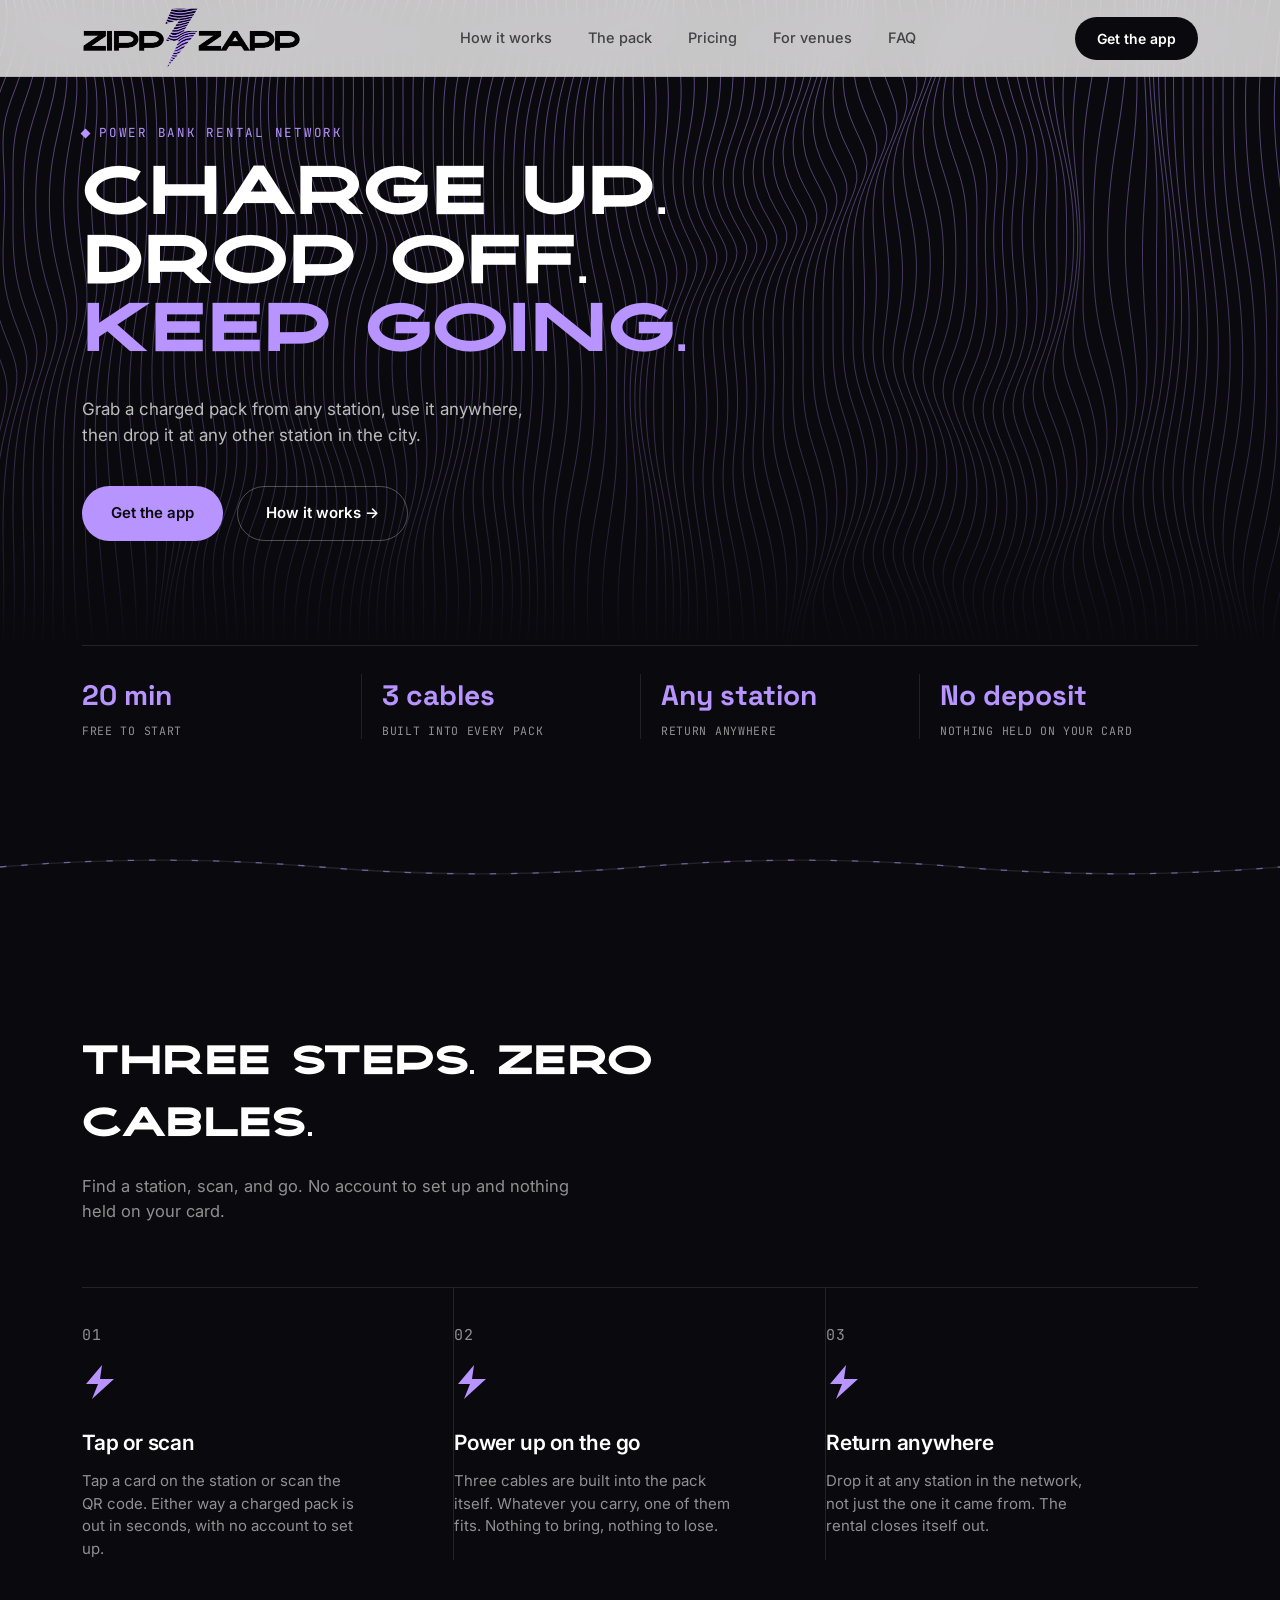
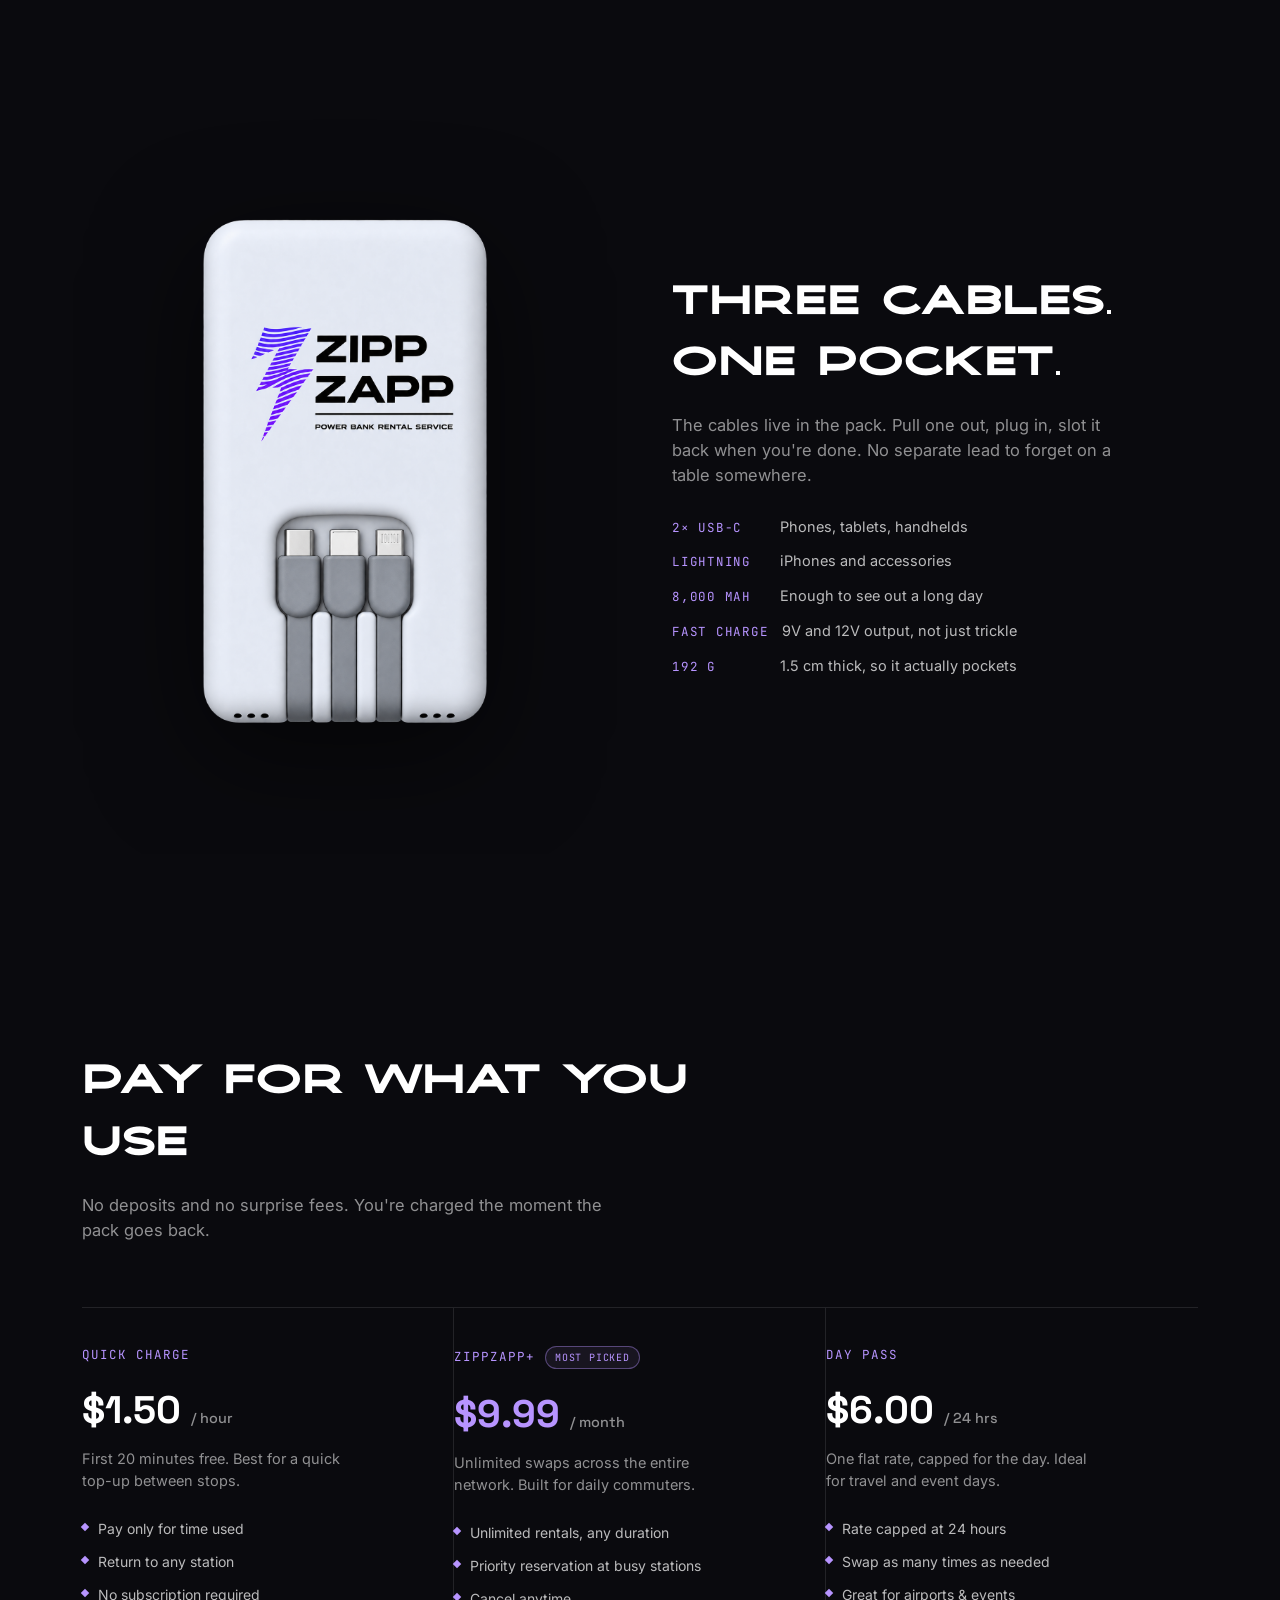
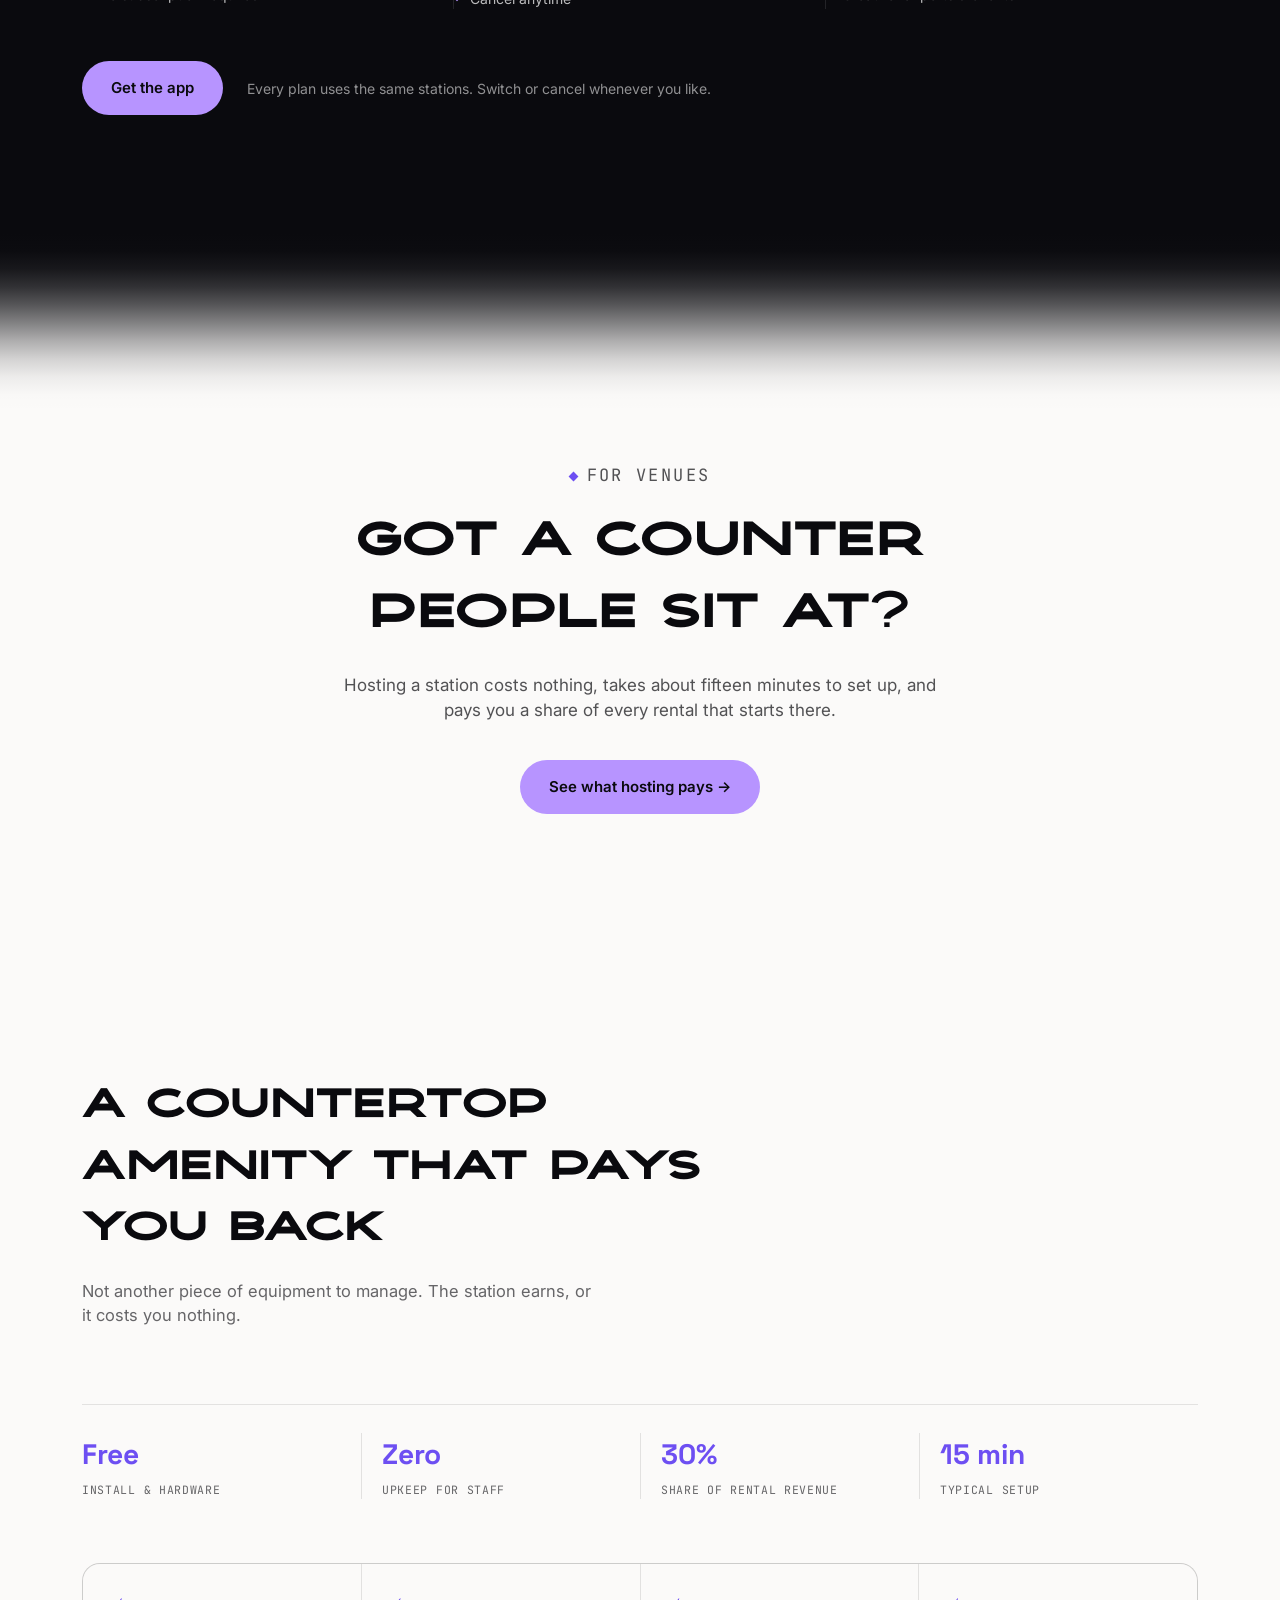
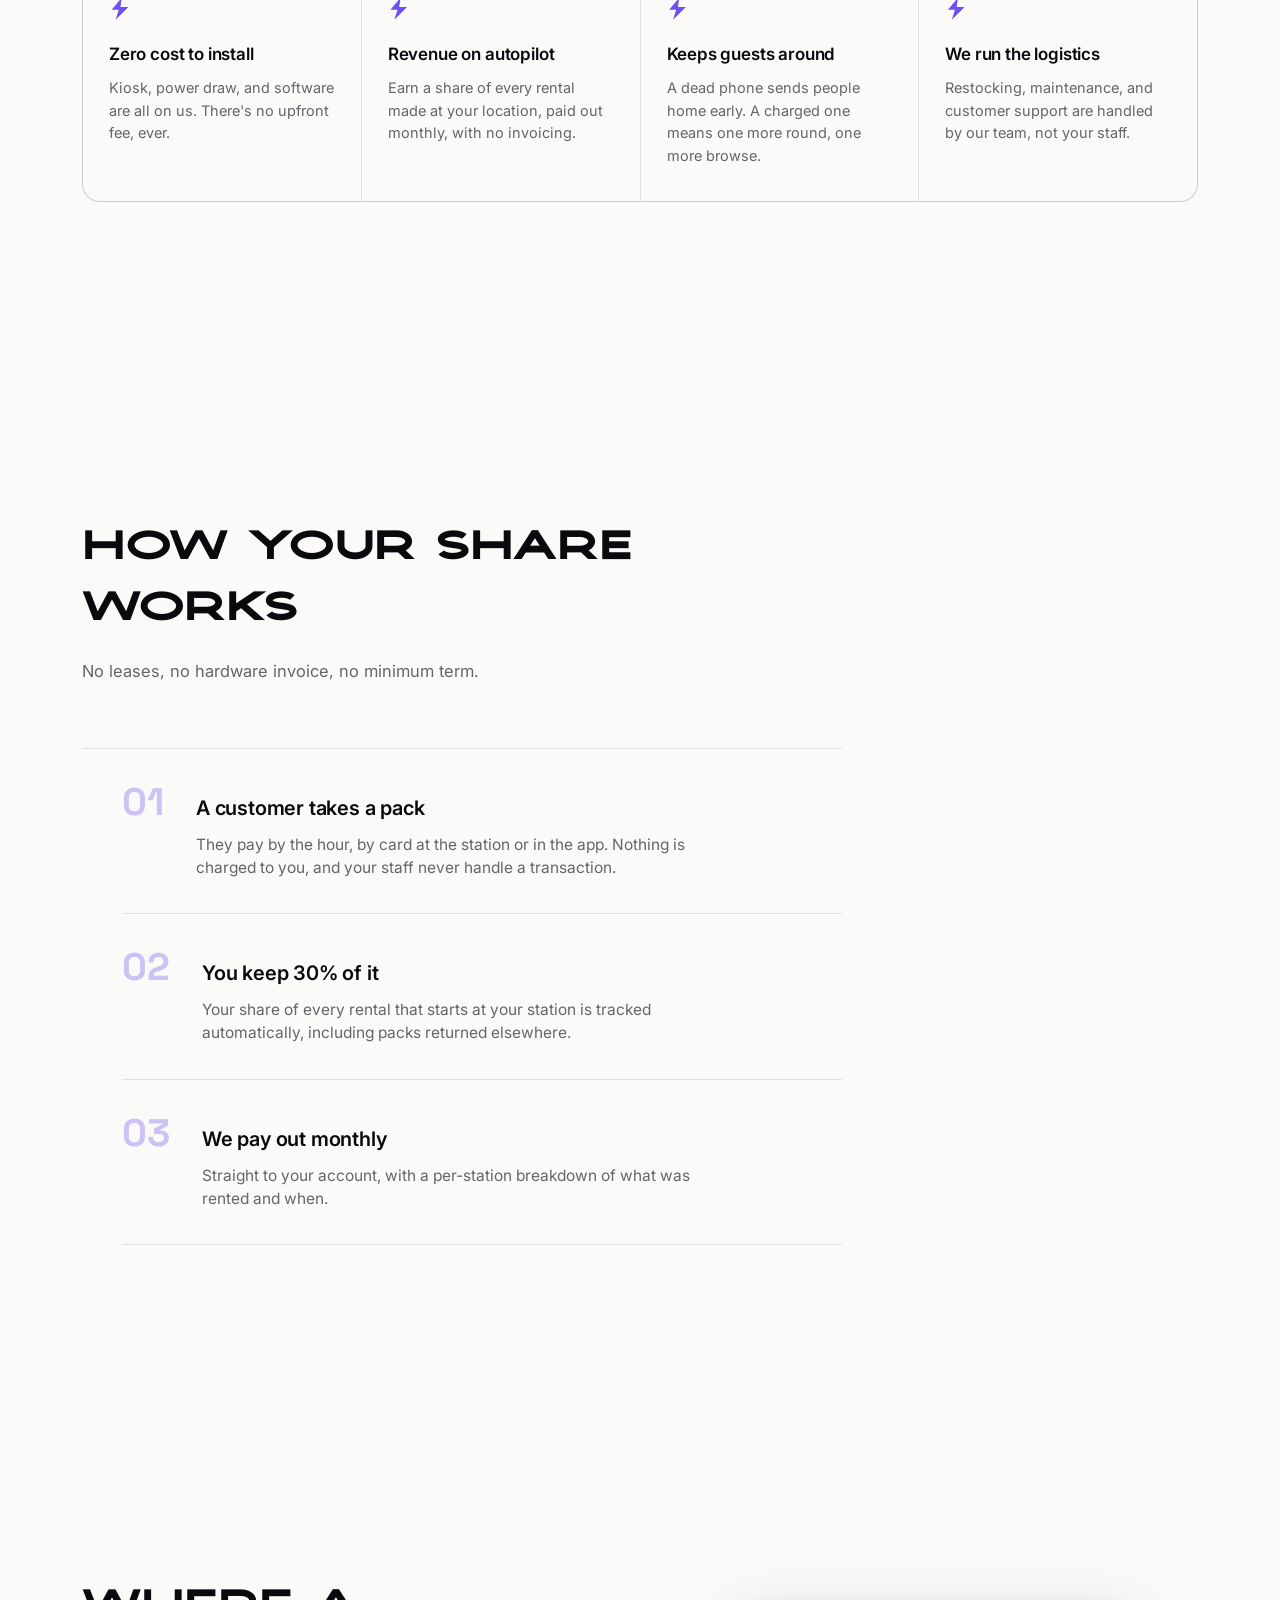
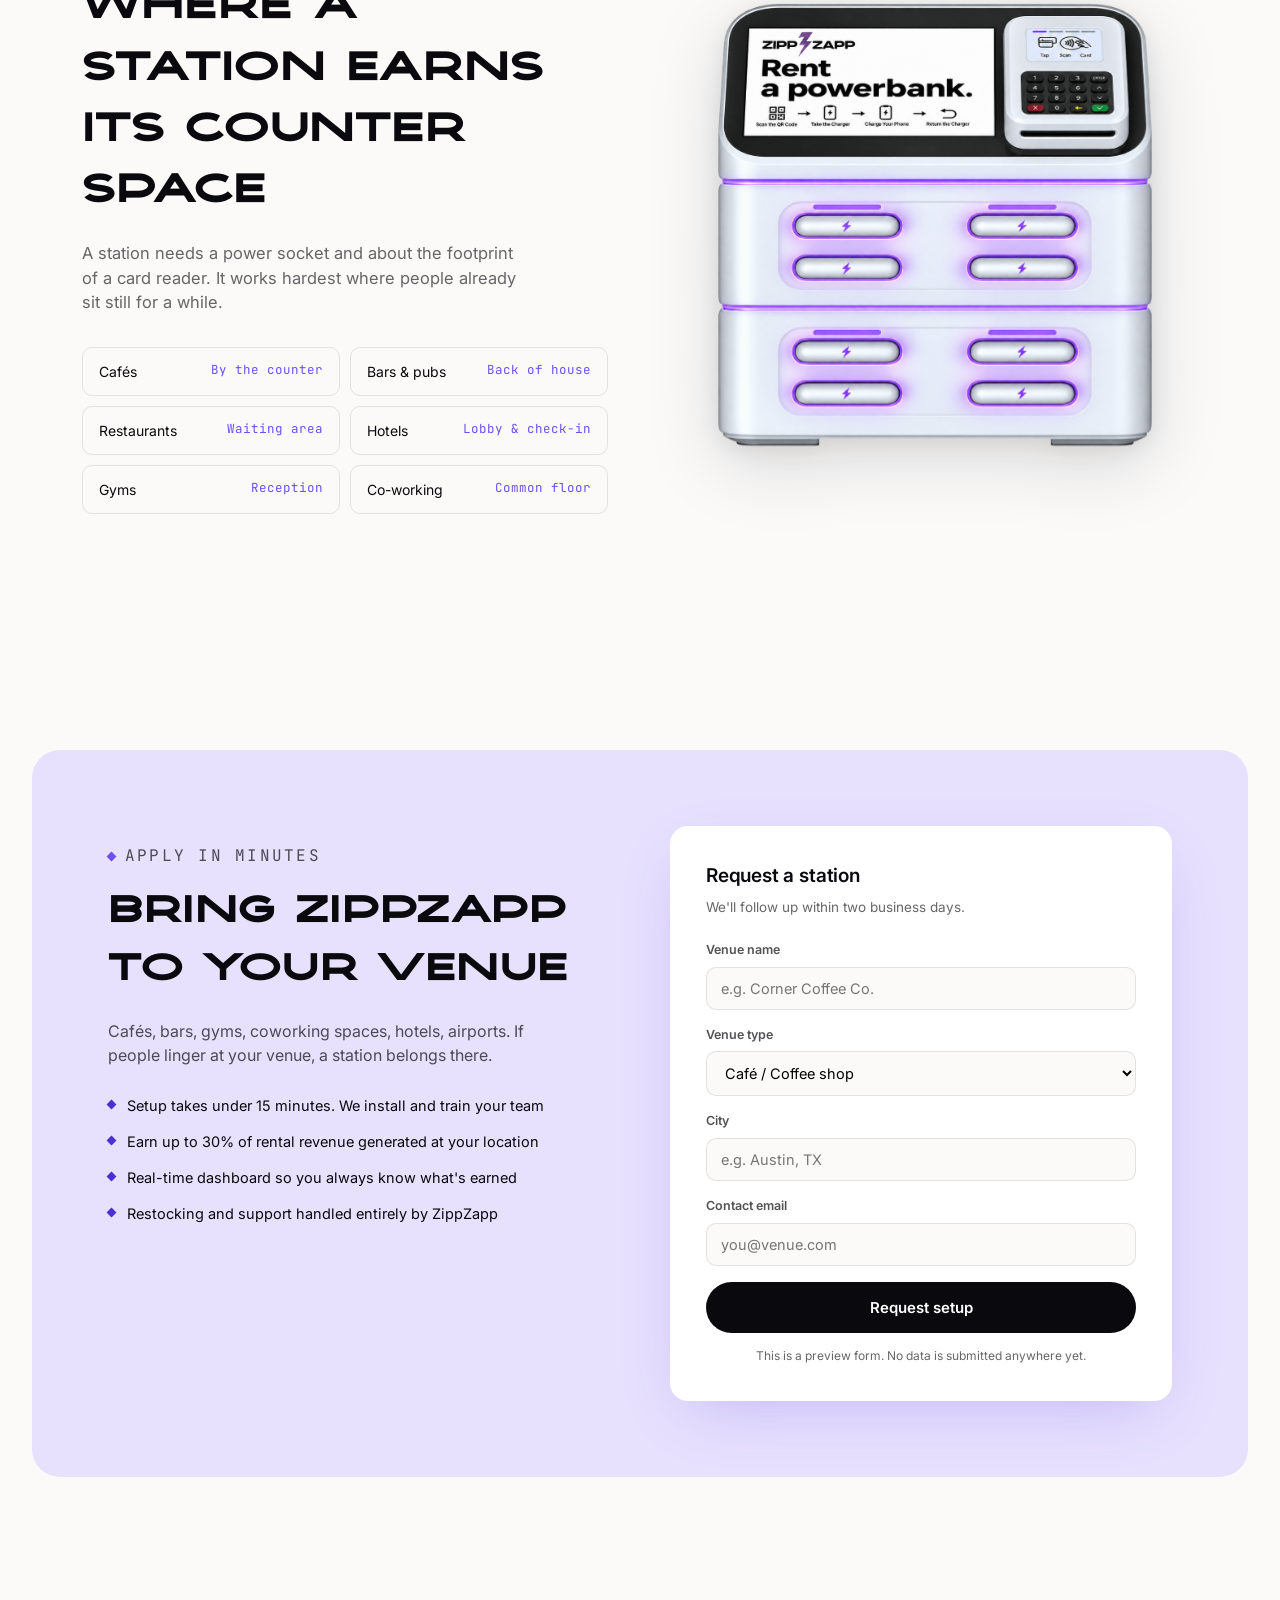
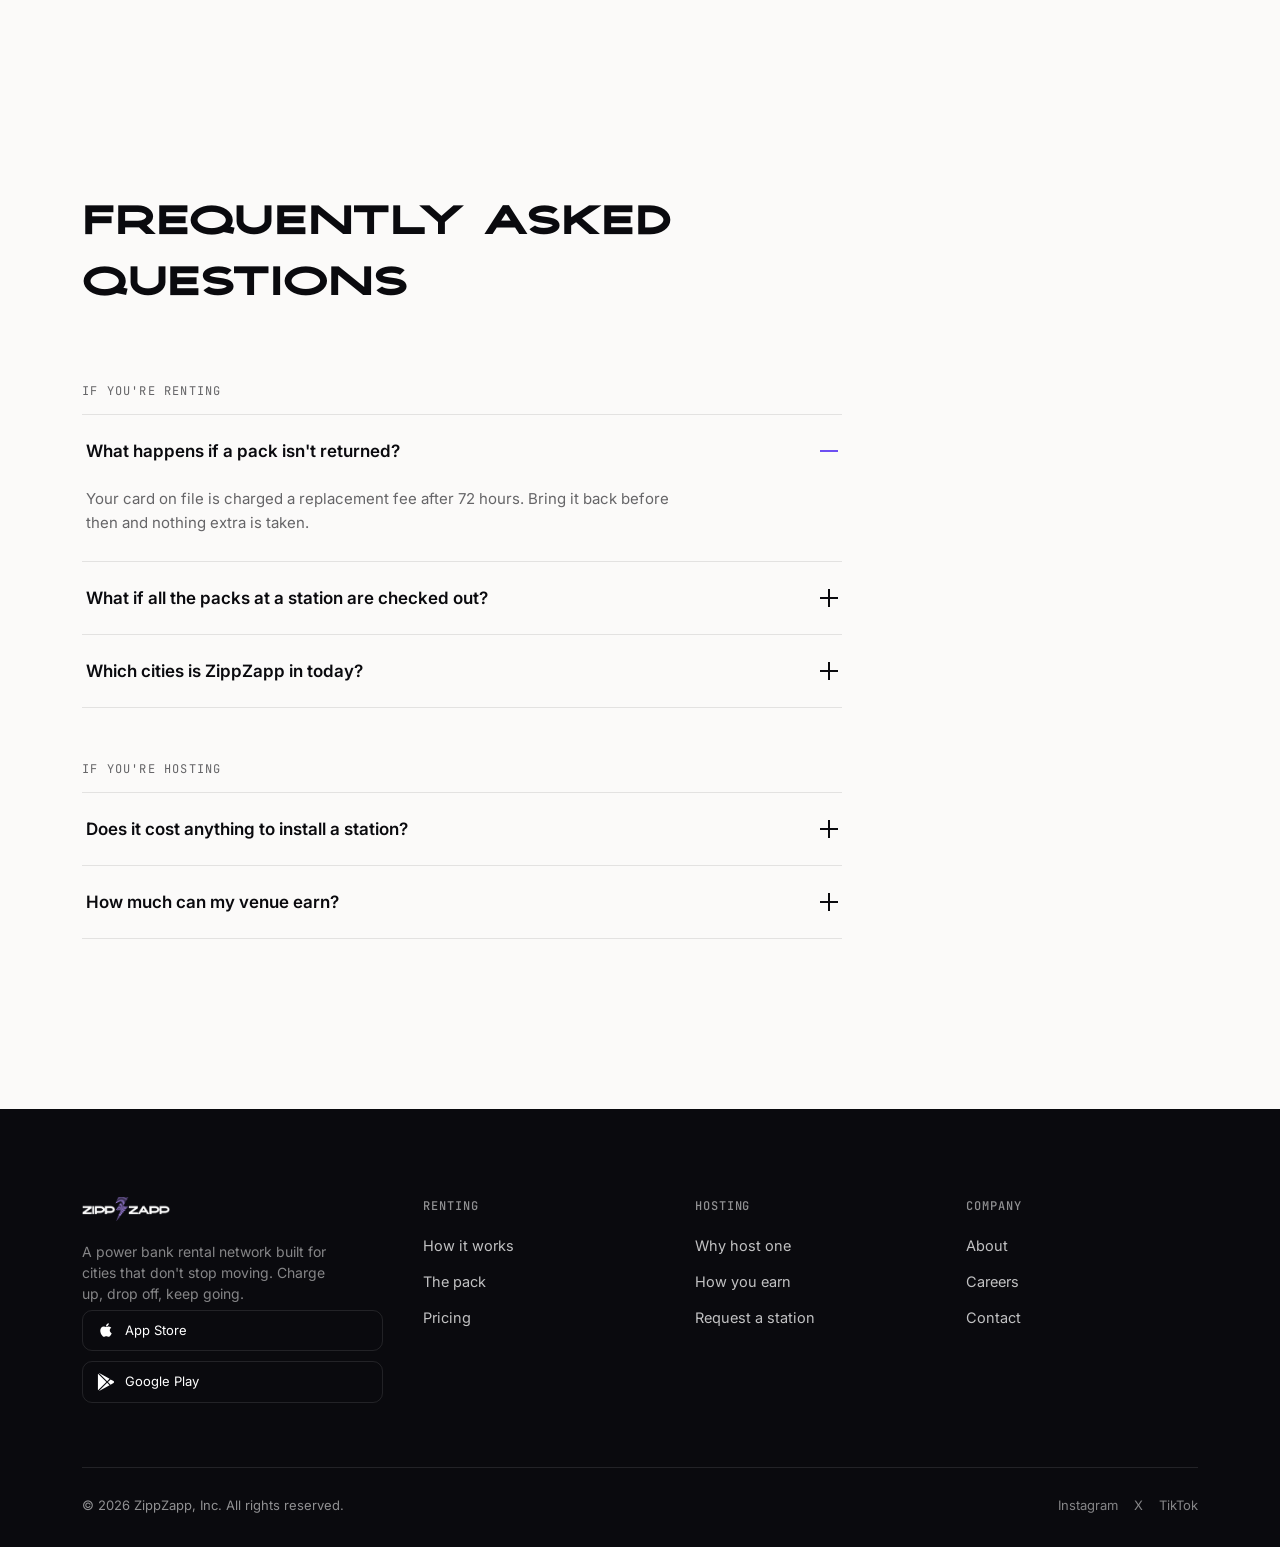
==== commit 3f4a0626: "Show the station in the venue act, and say that cards work The placement section showed pack-white.p" ====
--- a/index.html
+++ b/index.html
@@ -96,8 +96,8 @@
           <div class="step">
             <p class="step__num">01</p>
             <svg class="step__bolt" viewBox="0 0 34 34"><polygon points="20,0 4,19 16,19 10,34 32,14 18,14" fill="var(--volt)"/></svg>
-            <h3>Scan &amp; grab</h3>
-            <p>A QR code on the station unlocks a fully charged pack in under two seconds. No account setup required.</p>
+            <h3>Tap or scan</h3>
+            <p>Tap a card on the station or scan the QR code. Either way a charged pack is out in seconds, with no account to set up.</p>
           </div>
           <div class="step">
             <p class="step__num">02</p>
@@ -133,7 +133,6 @@
             <li><span>Fast charge</span> 9V and 12V output, not just trickle</li>
             <li><span>192 g</span> 1.5 cm thick, so it actually pockets</li>
           </ul>
-          <a href="#download" class="btn btn--volt">Get the app</a>
         </div>
       </div>
     </section>
@@ -150,7 +149,7 @@
       <div class="wrap">
         <div class="section-head">
           <h2>Pay for what you use</h2>
-          <p>No deposits and no surprise fees. You're charged in-app the moment the pack goes back.</p>
+          <p>No deposits and no surprise fees. You're charged the moment the pack goes back.</p>
         </div>
         <div class="plans">
           <div class="plan">
@@ -287,7 +286,7 @@
             <span class="ledger__num">01</span>
             <div class="ledger__body">
               <h3>A customer takes a pack</h3>
-              <p>They pay by the hour in the app. Nothing is charged to you, and your staff never handle a transaction.</p>
+              <p>They pay by the hour, by card at the station or in the app. Nothing is charged to you, and your staff never handle a transaction.</p>
             </div>
           </li>
           <li class="ledger__row">
@@ -330,8 +329,10 @@
             <div class="city-chip"><span>Co-working</span><span>Common floor</span></div>
           </div>
         </div>
-        <div class="product__plate">
-          <img src="assets/img/pack-white.png" alt="A ZippZapp power bank in white">
+        <!-- The station itself, not the pack the renter carries. Transparent cut-out, so
+             it goes bare and separates from the paper by shadow rather than a plate. -->
+        <div class="product__plate product__plate--bare" data-tilt>
+          <img src="assets/img/zippzapp_powerbank_kiosk_transparent.webp" alt="A ZippZapp station: a screen with rental instructions, a card reader, and eight slots holding charged power banks">
         </div>
       </div>
     </section>
--- a/assets/css/style.css
+++ b/assets/css/style.css
@@ -45,6 +45,12 @@
   --on-surface-50:var(--ink-50);
   --rule:var(--line);
   --accent:var(--volt-deep);
+  /* Two stacked shadows - soft ambient plus tighter contact - because a light product
+     on a light ground has almost no self-contrast and needs to be seated by shadow
+     alone. Tinted with ink rather than pure black. */
+  --product-shadow:
+    drop-shadow(0 18px 34px rgba(10,10,14,0.14))
+    drop-shadow(0 4px 10px rgba(10,10,14,0.08));
 }
 
 /* An act is one audience's stretch of the page. Components read the surface tokens
@@ -61,6 +67,9 @@
   --on-surface-50:rgba(255,255,255,0.55);
   --rule:var(--ink-line);
   --accent:var(--volt);
+  /* A single deep shadow is enough on ink, where the product already has strong
+     self-contrast against the ground. */
+  --product-shadow:drop-shadow(0 30px 55px rgba(0,0,0,0.55));
 }
 
 *,*::before,*::after{box-sizing:border-box;}
@@ -439,7 +448,7 @@
   width:auto;
   max-width:100%;
   margin:0 auto;
-  filter:drop-shadow(0 30px 55px rgba(0,0,0,0.55));
+  filter:var(--product-shadow);
   will-change:transform;
 }
 .product__copy h2{font-size:clamp(1.9rem,3.2vw,2.6rem); margin-top:18px;}
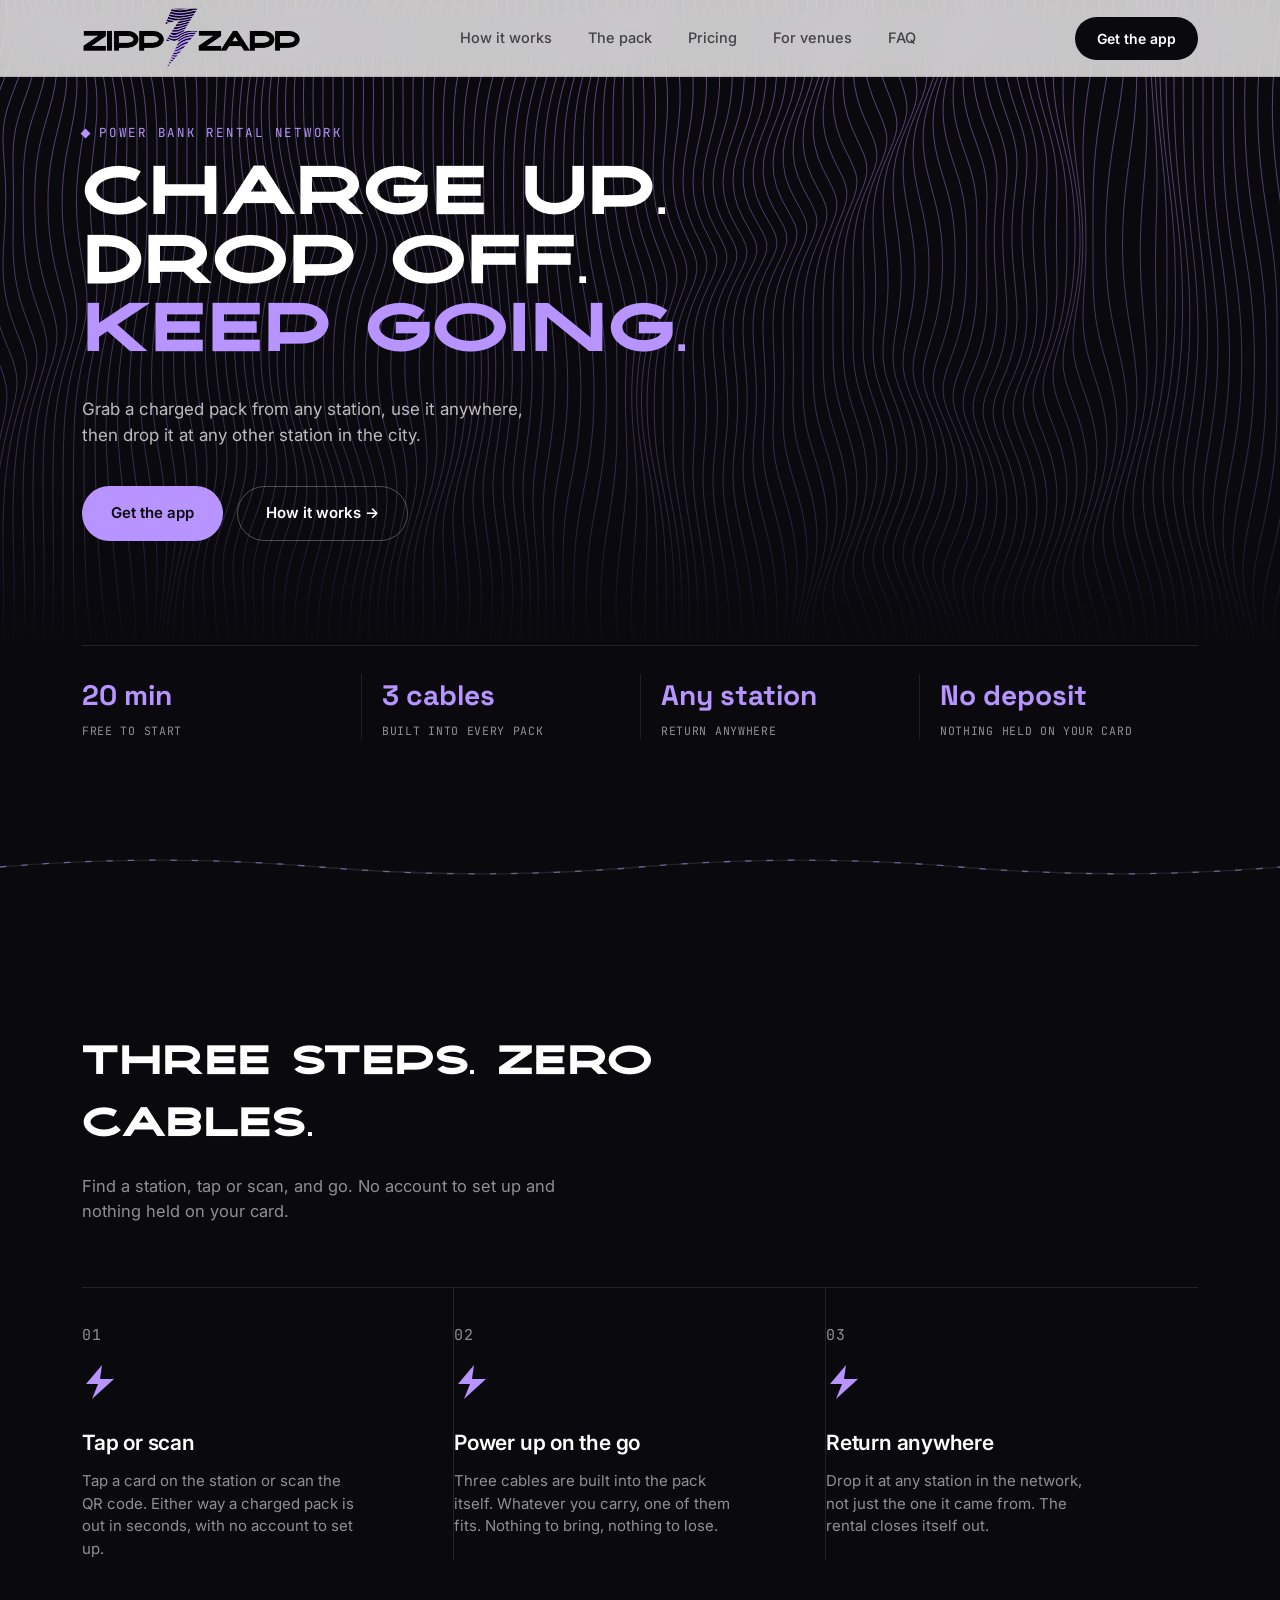
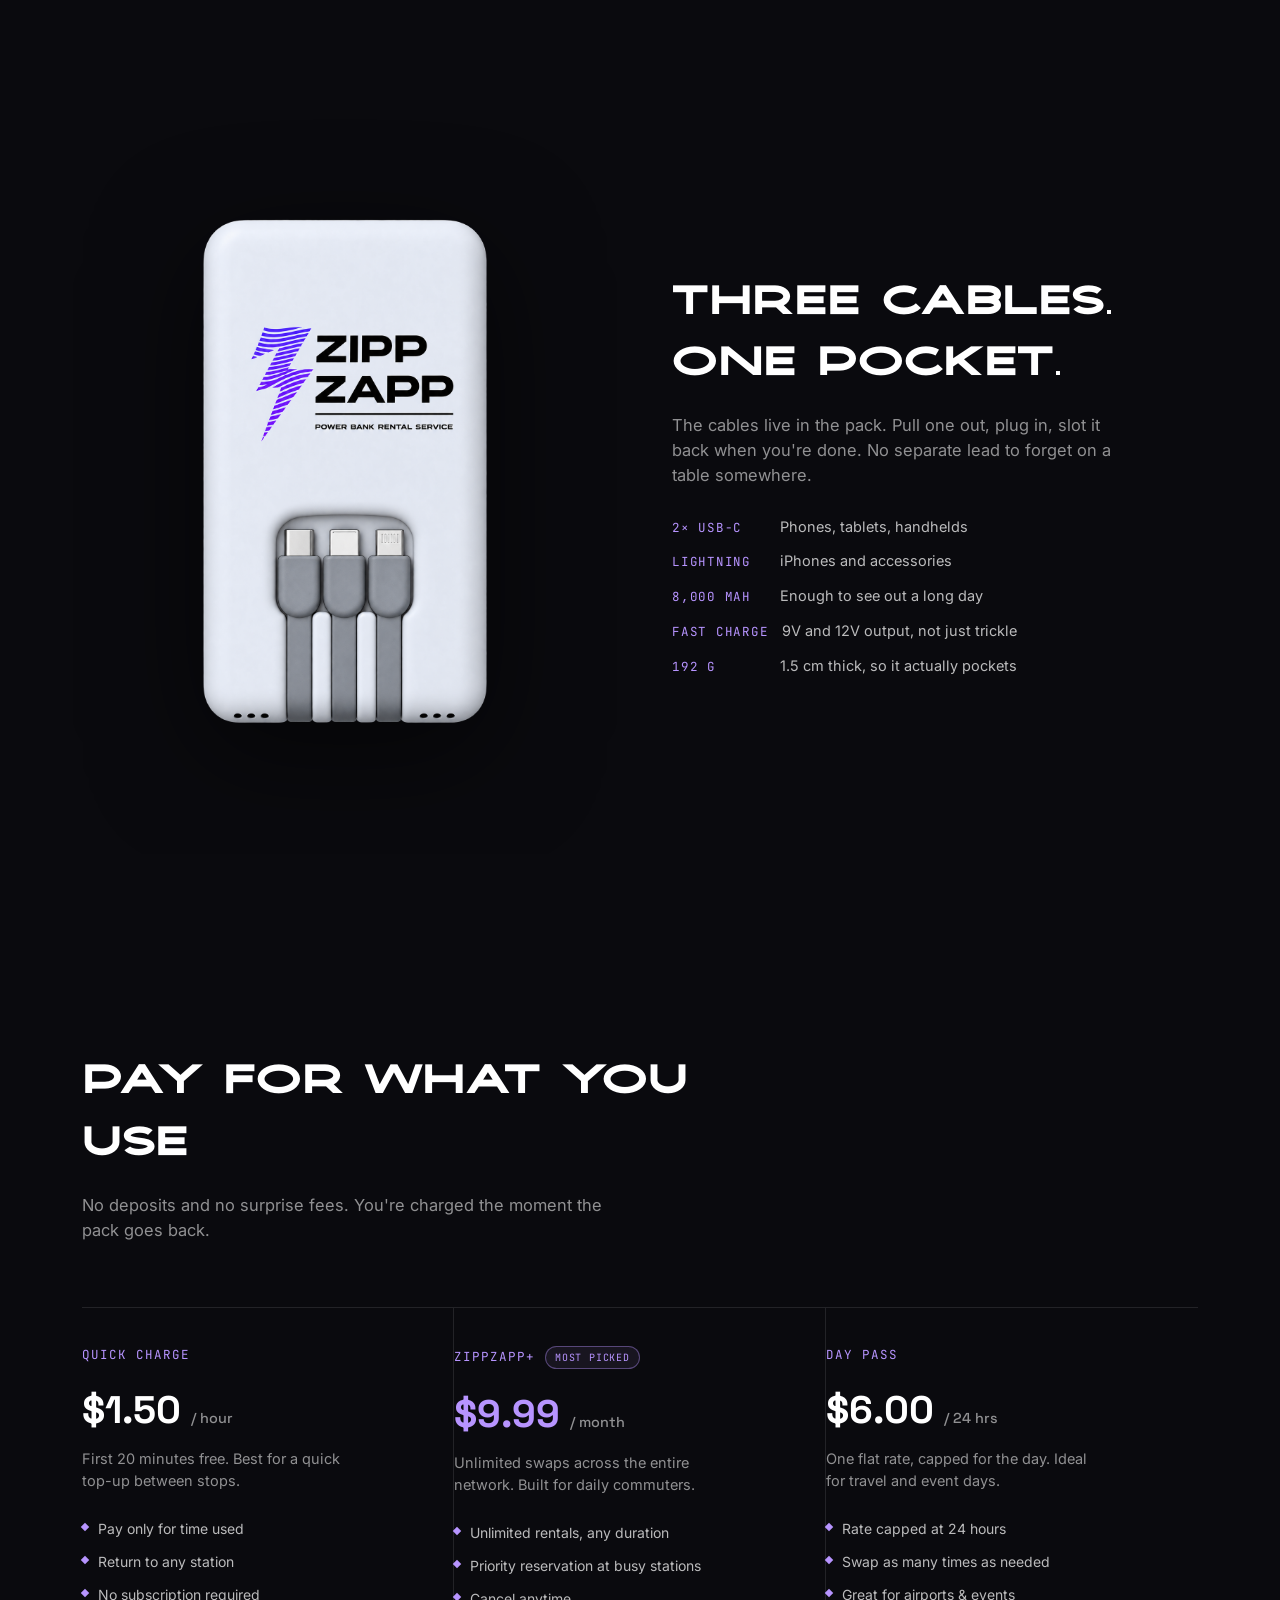
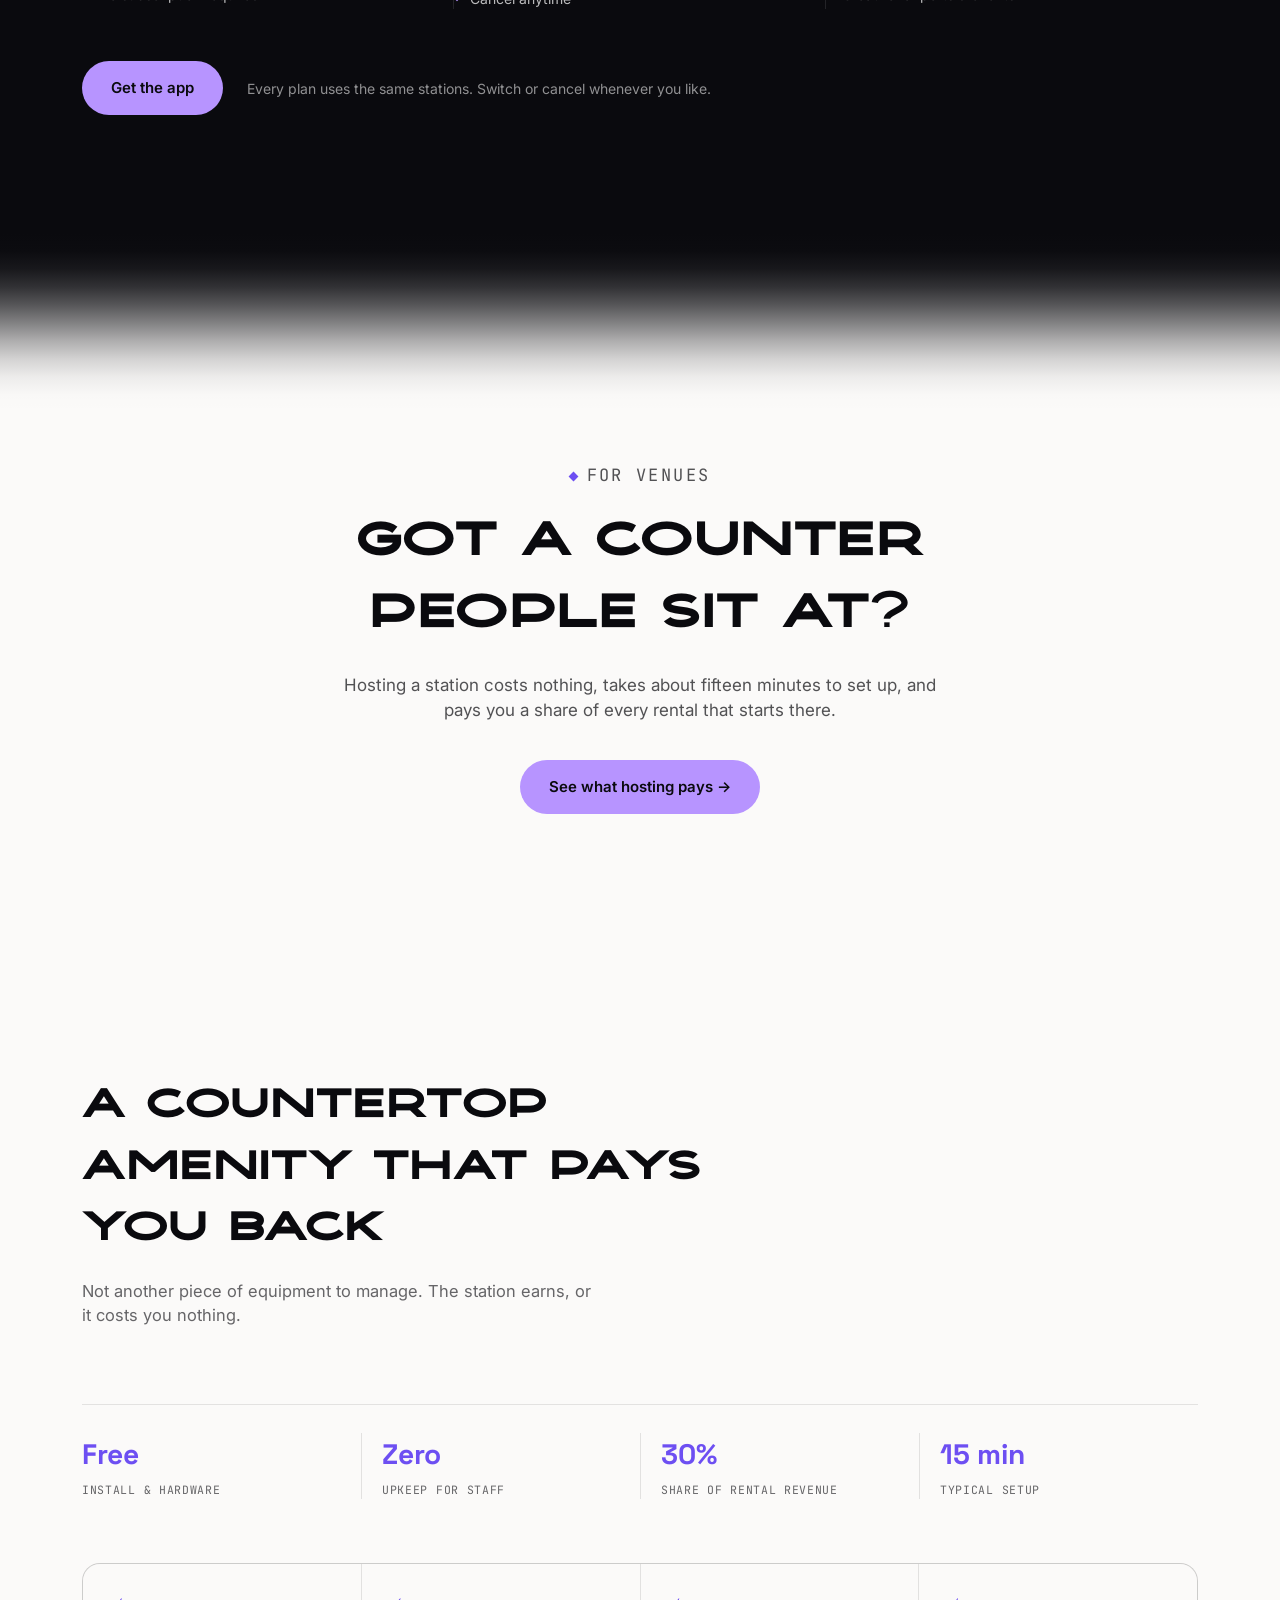
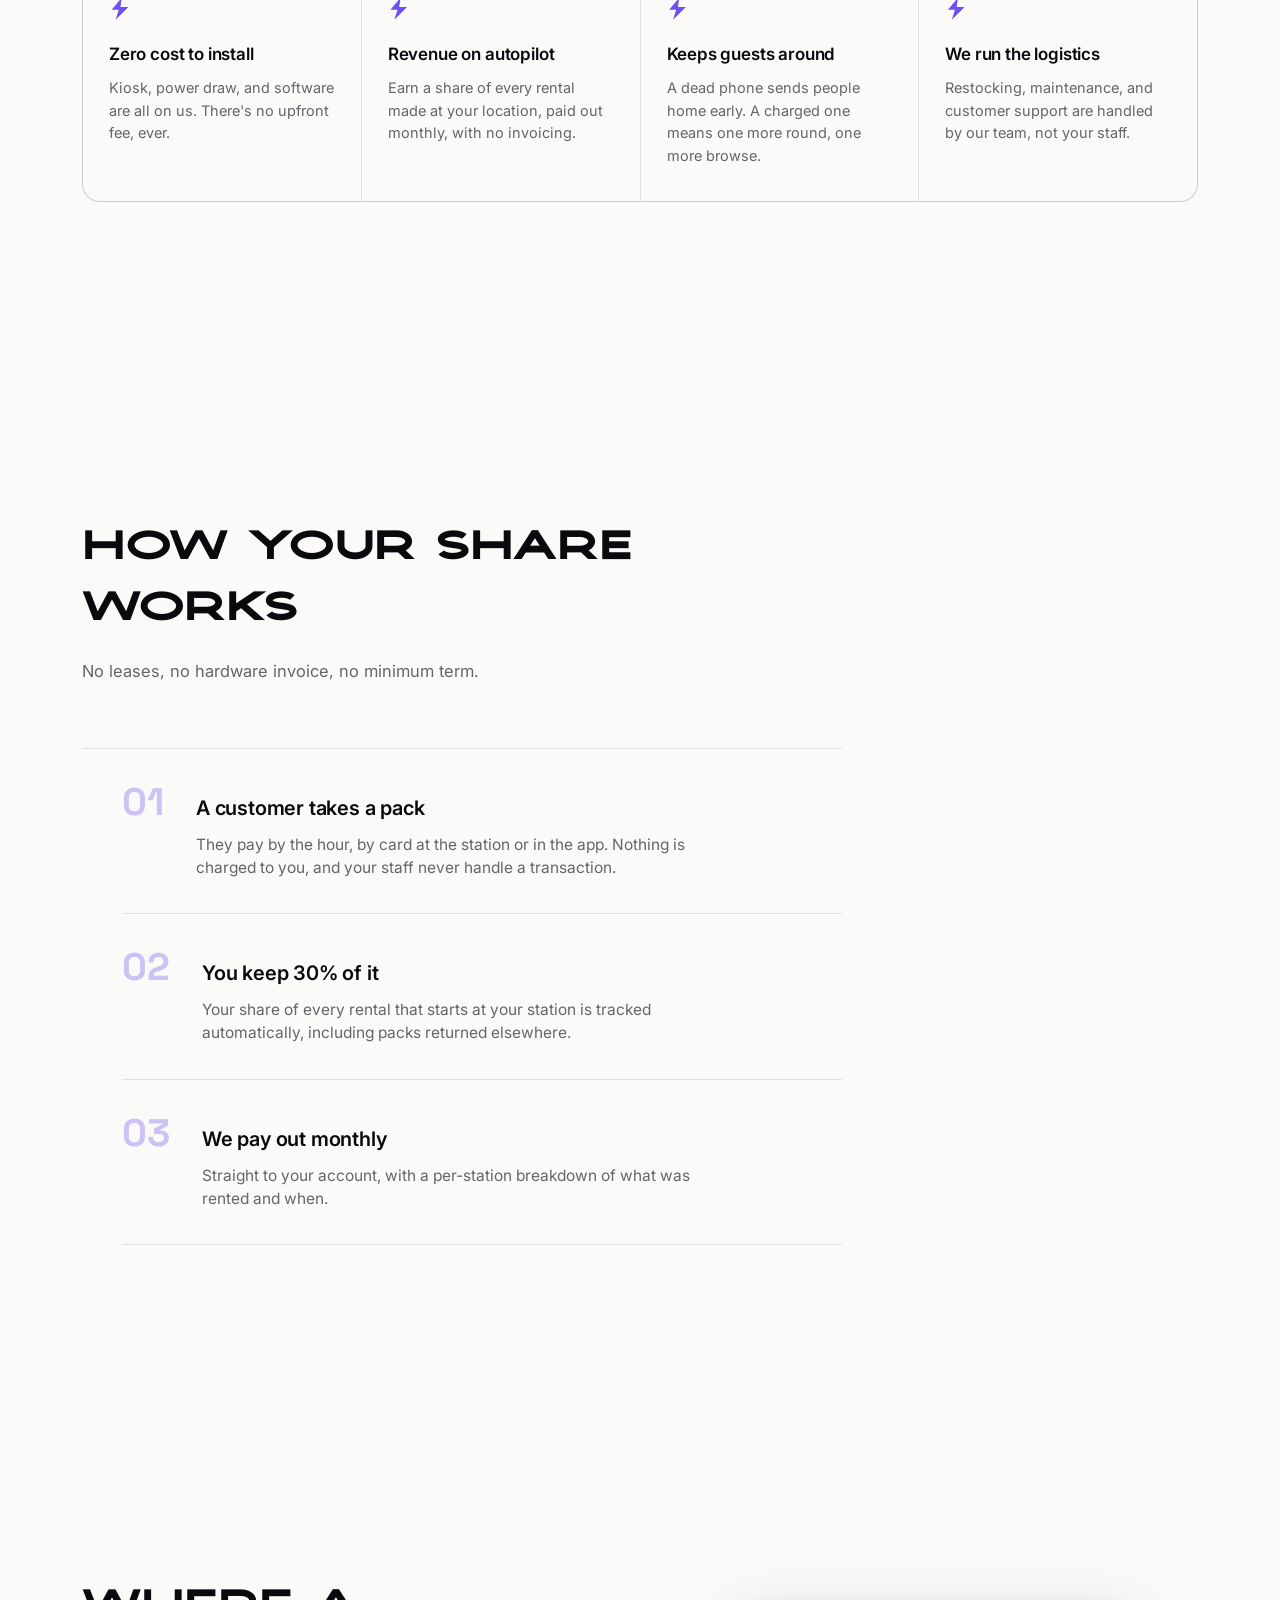
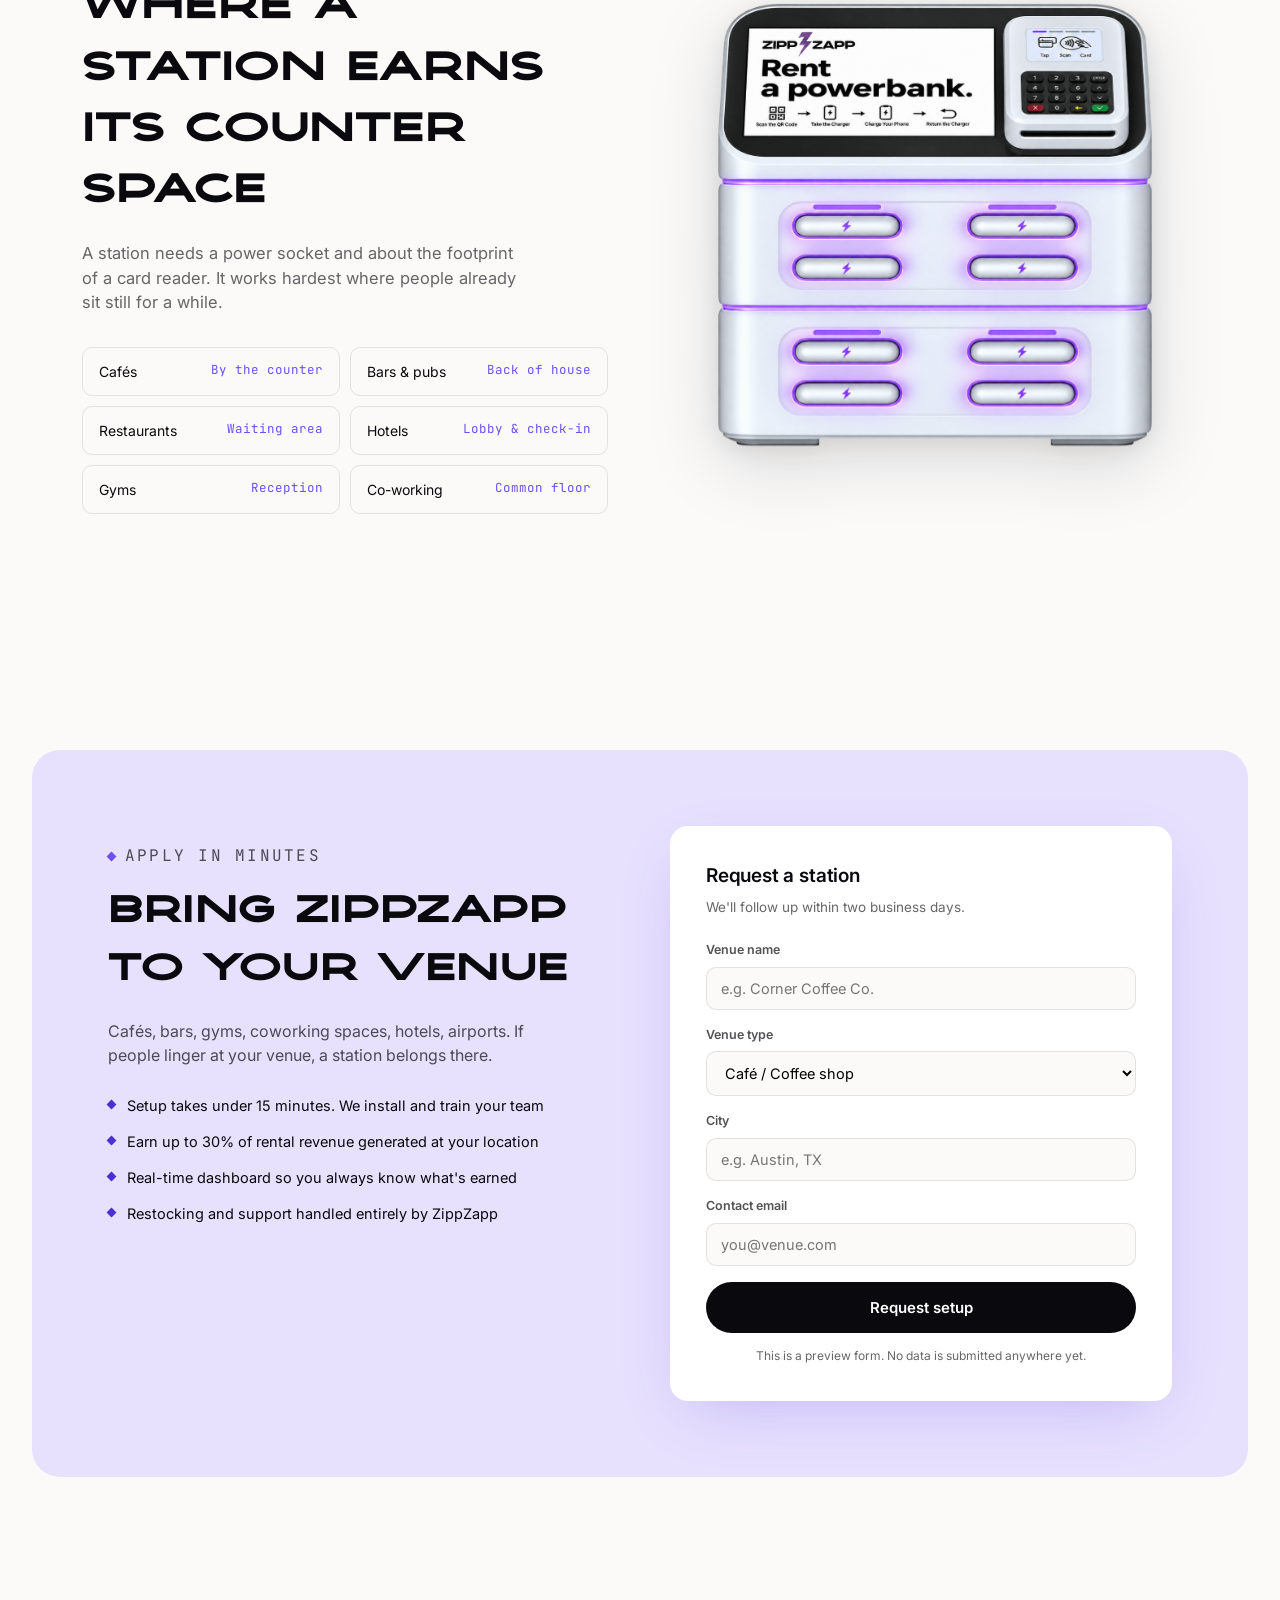
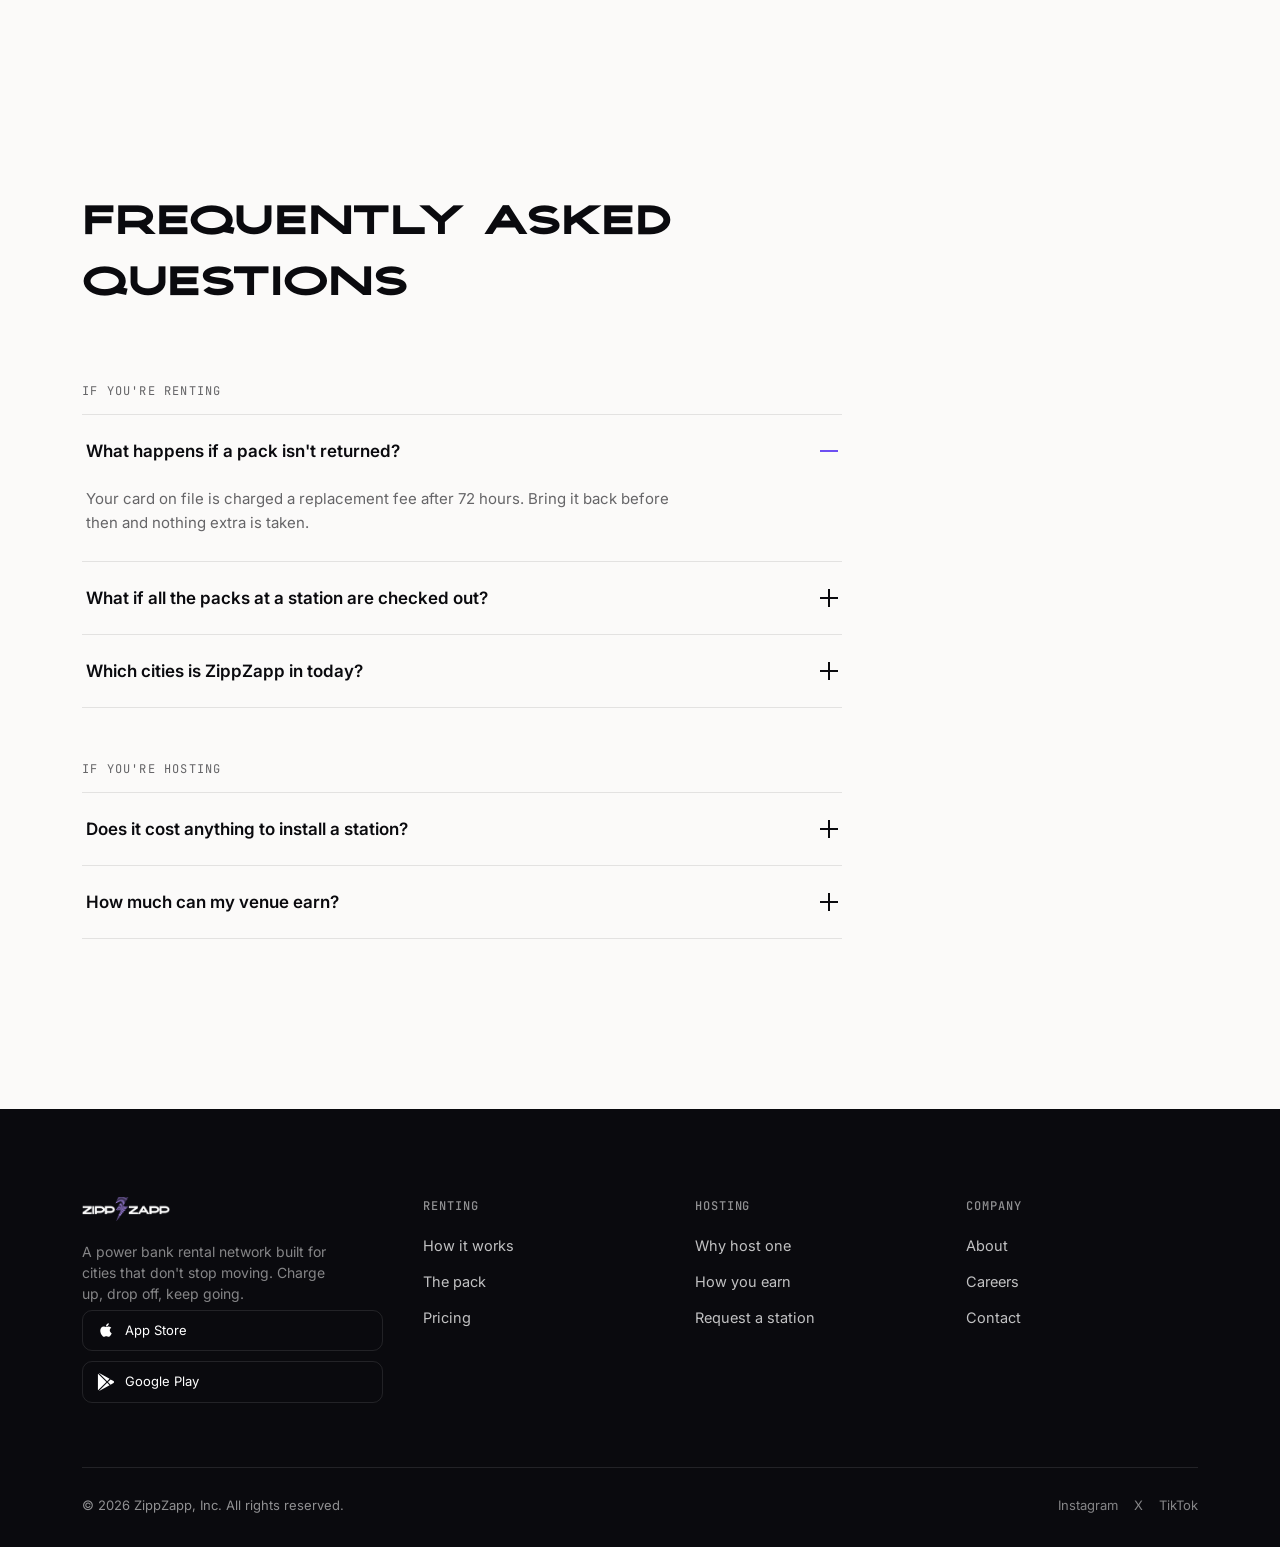
==== commit bb28498d: "Give the kiosk tilt weight, and clamp the tilt target The kiosk tilted at the same rate and extent a" ====
--- a/index.html
+++ b/index.html
@@ -90,7 +90,7 @@
       <div class="wrap">
         <div class="section-head">
           <h2>Three steps. Zero cables.</h2>
-          <p>Find a station, scan, and go. No account to set up and nothing held on your card.</p>
+          <p>Find a station, tap or scan, and go. No account to set up and nothing held on your card.</p>
         </div>
         <div class="steps">
           <div class="step">
@@ -331,7 +331,7 @@
         </div>
         <!-- The station itself, not the pack the renter carries. Transparent cut-out, so
              it goes bare and separates from the paper by shadow rather than a plate. -->
-        <div class="product__plate product__plate--bare" data-tilt>
+        <div class="product__plate product__plate--bare" data-tilt data-tilt-max="5" data-tilt-ease="0.08">
           <img src="assets/img/zippzapp_powerbank_kiosk_transparent.webp" alt="A ZippZapp station: a screen with rental instructions, a card reader, and eight slots holding charged power banks">
         </div>
       </div>
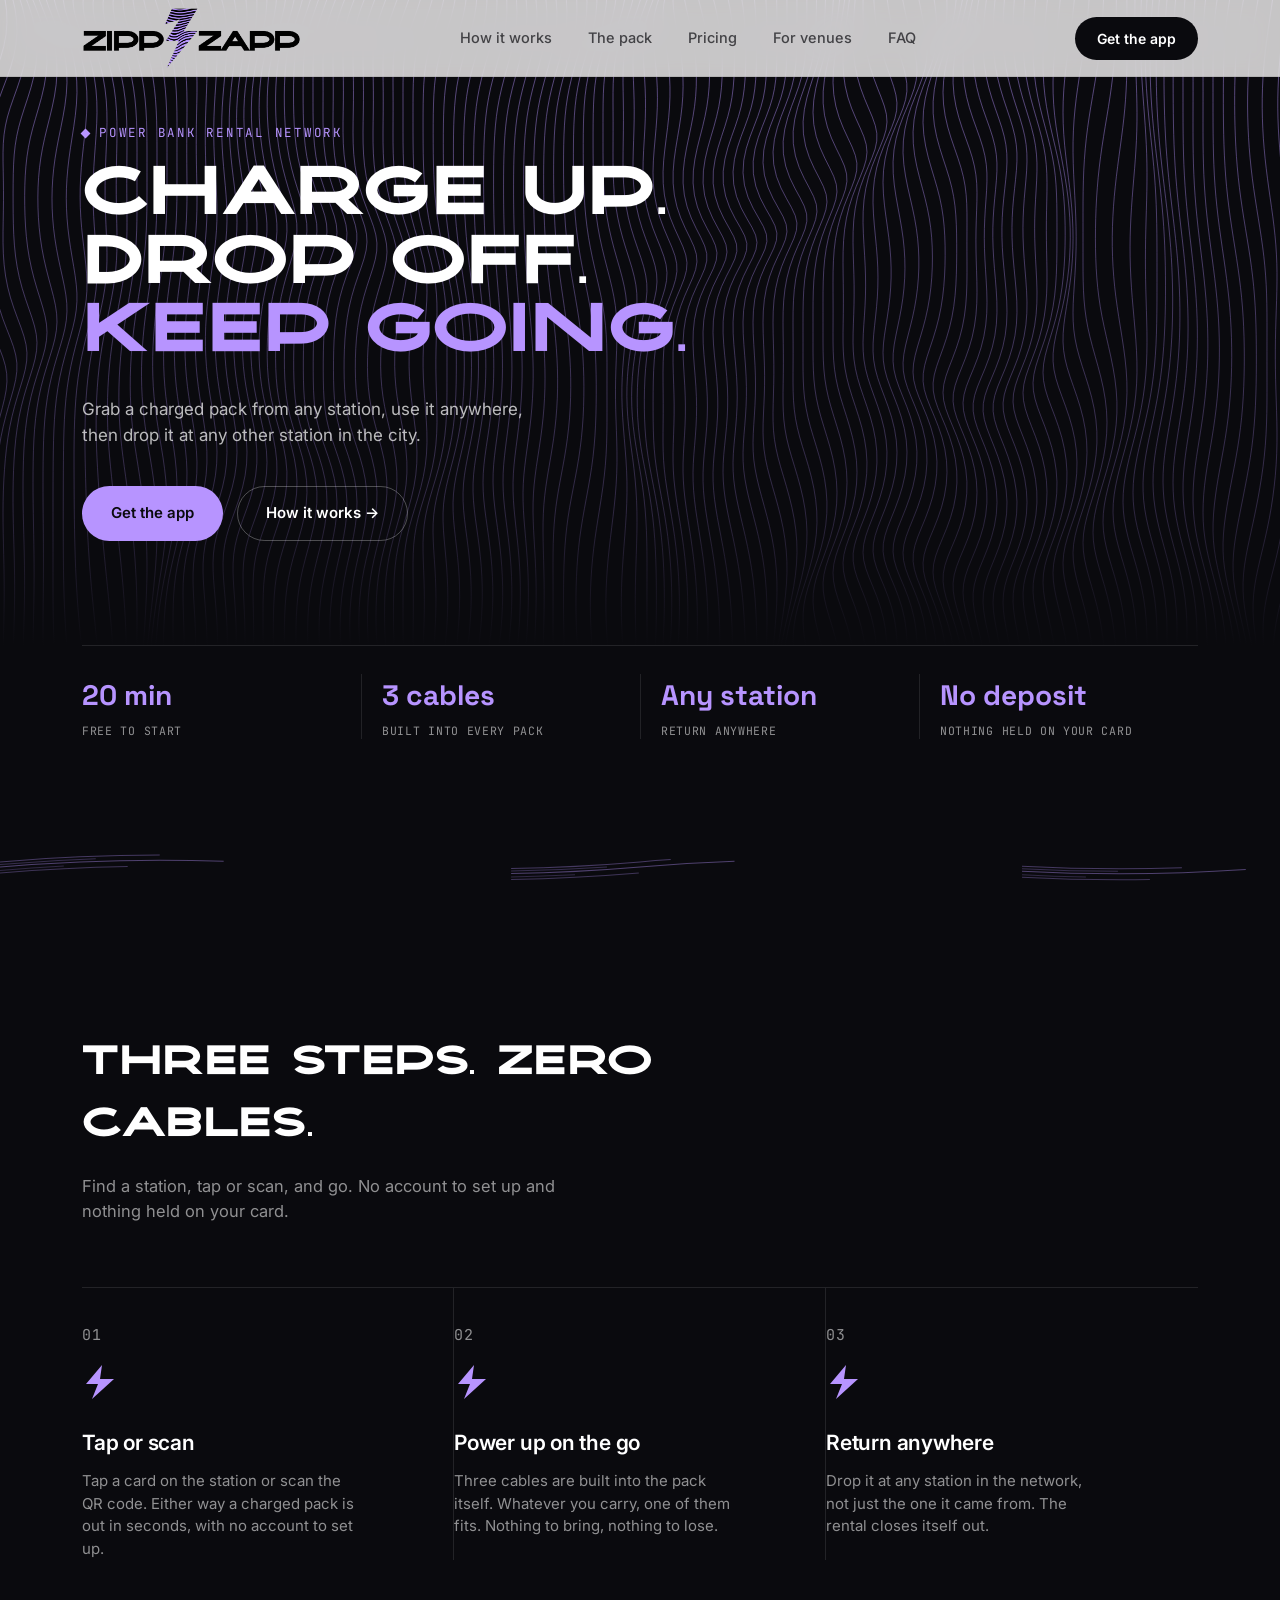
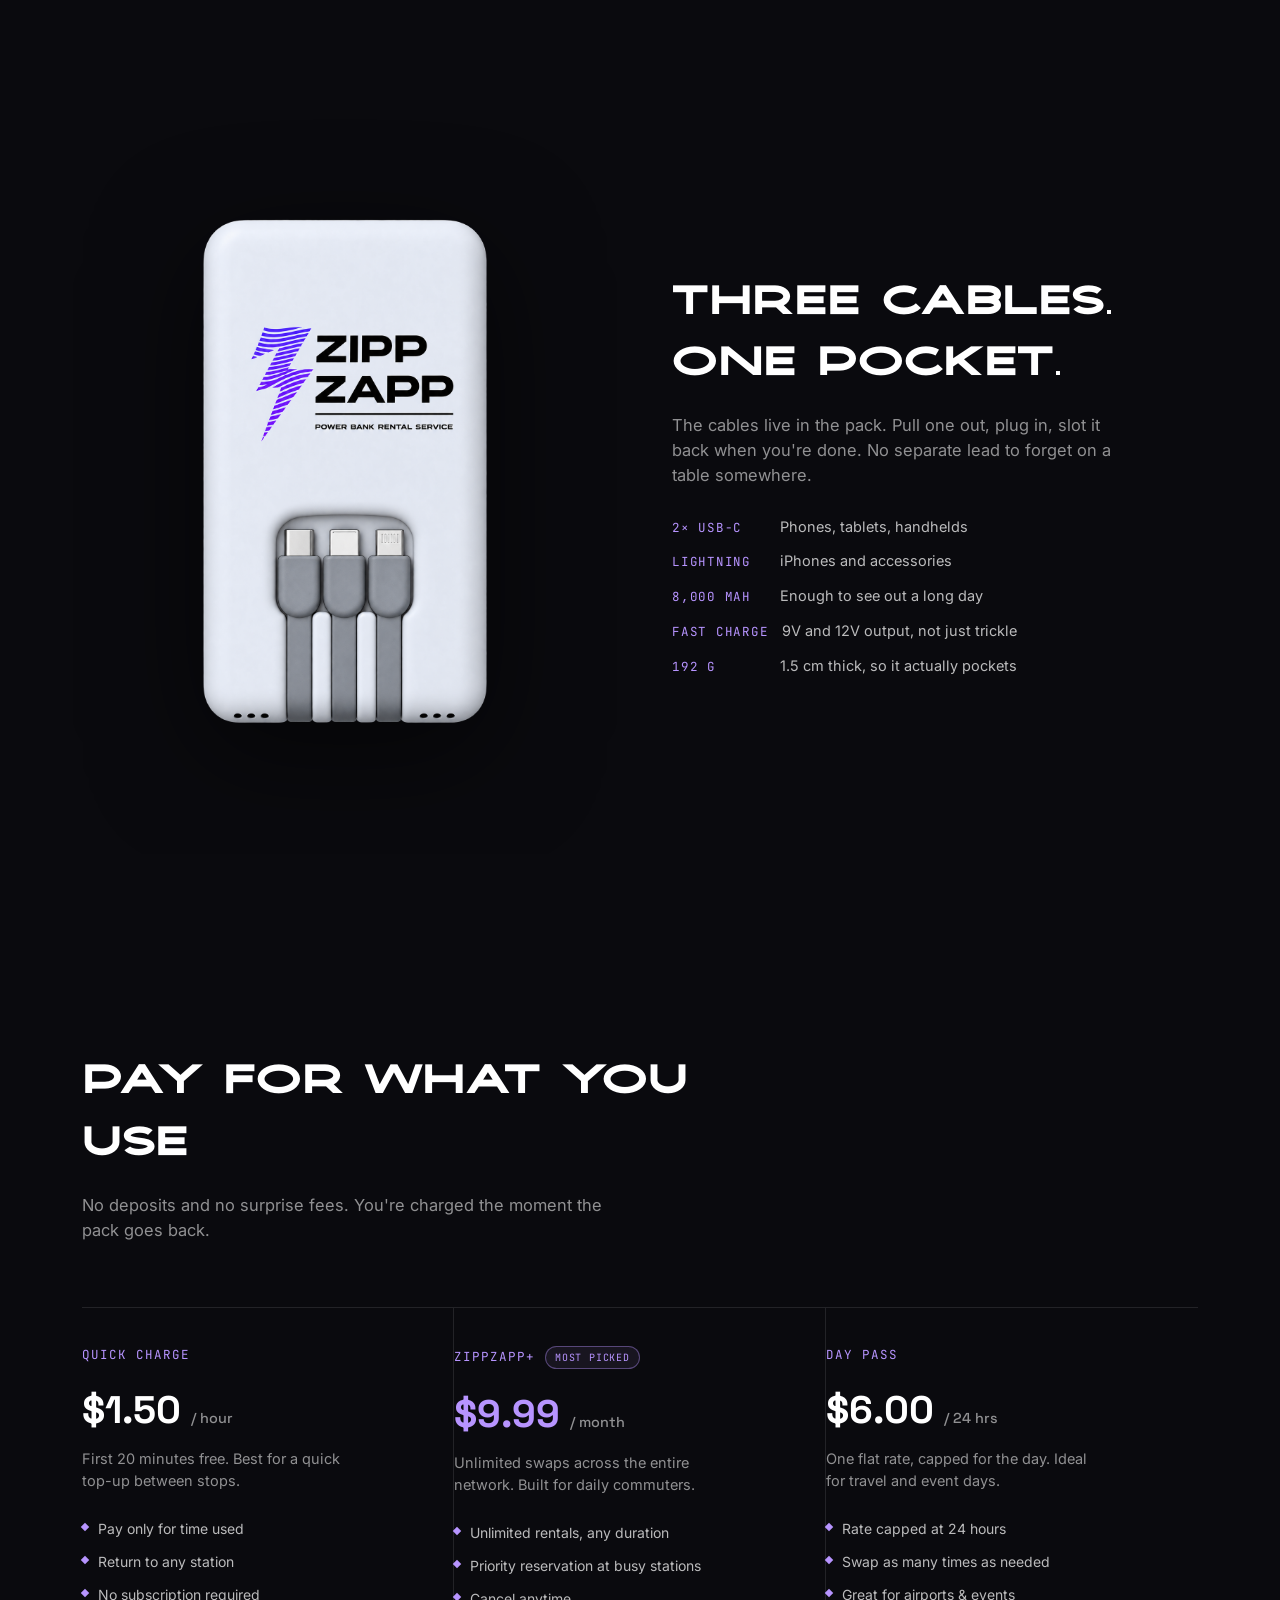
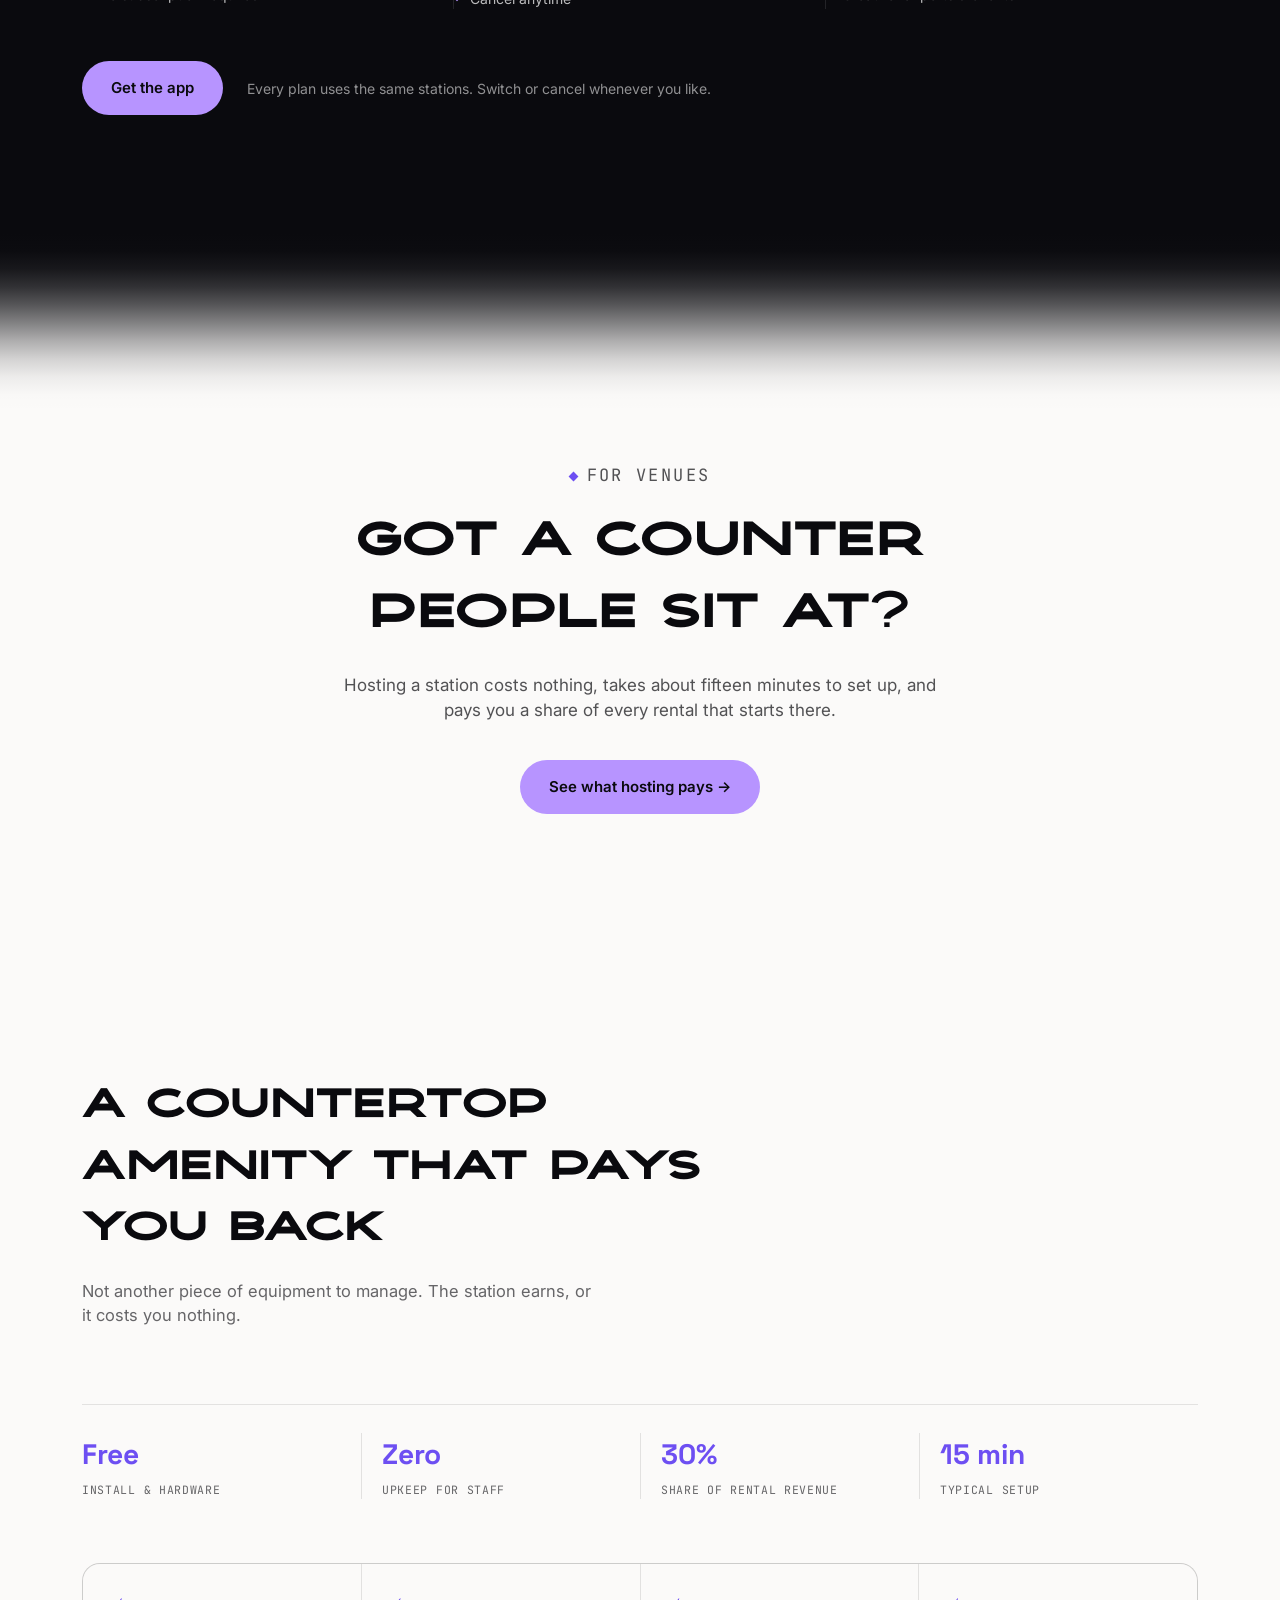
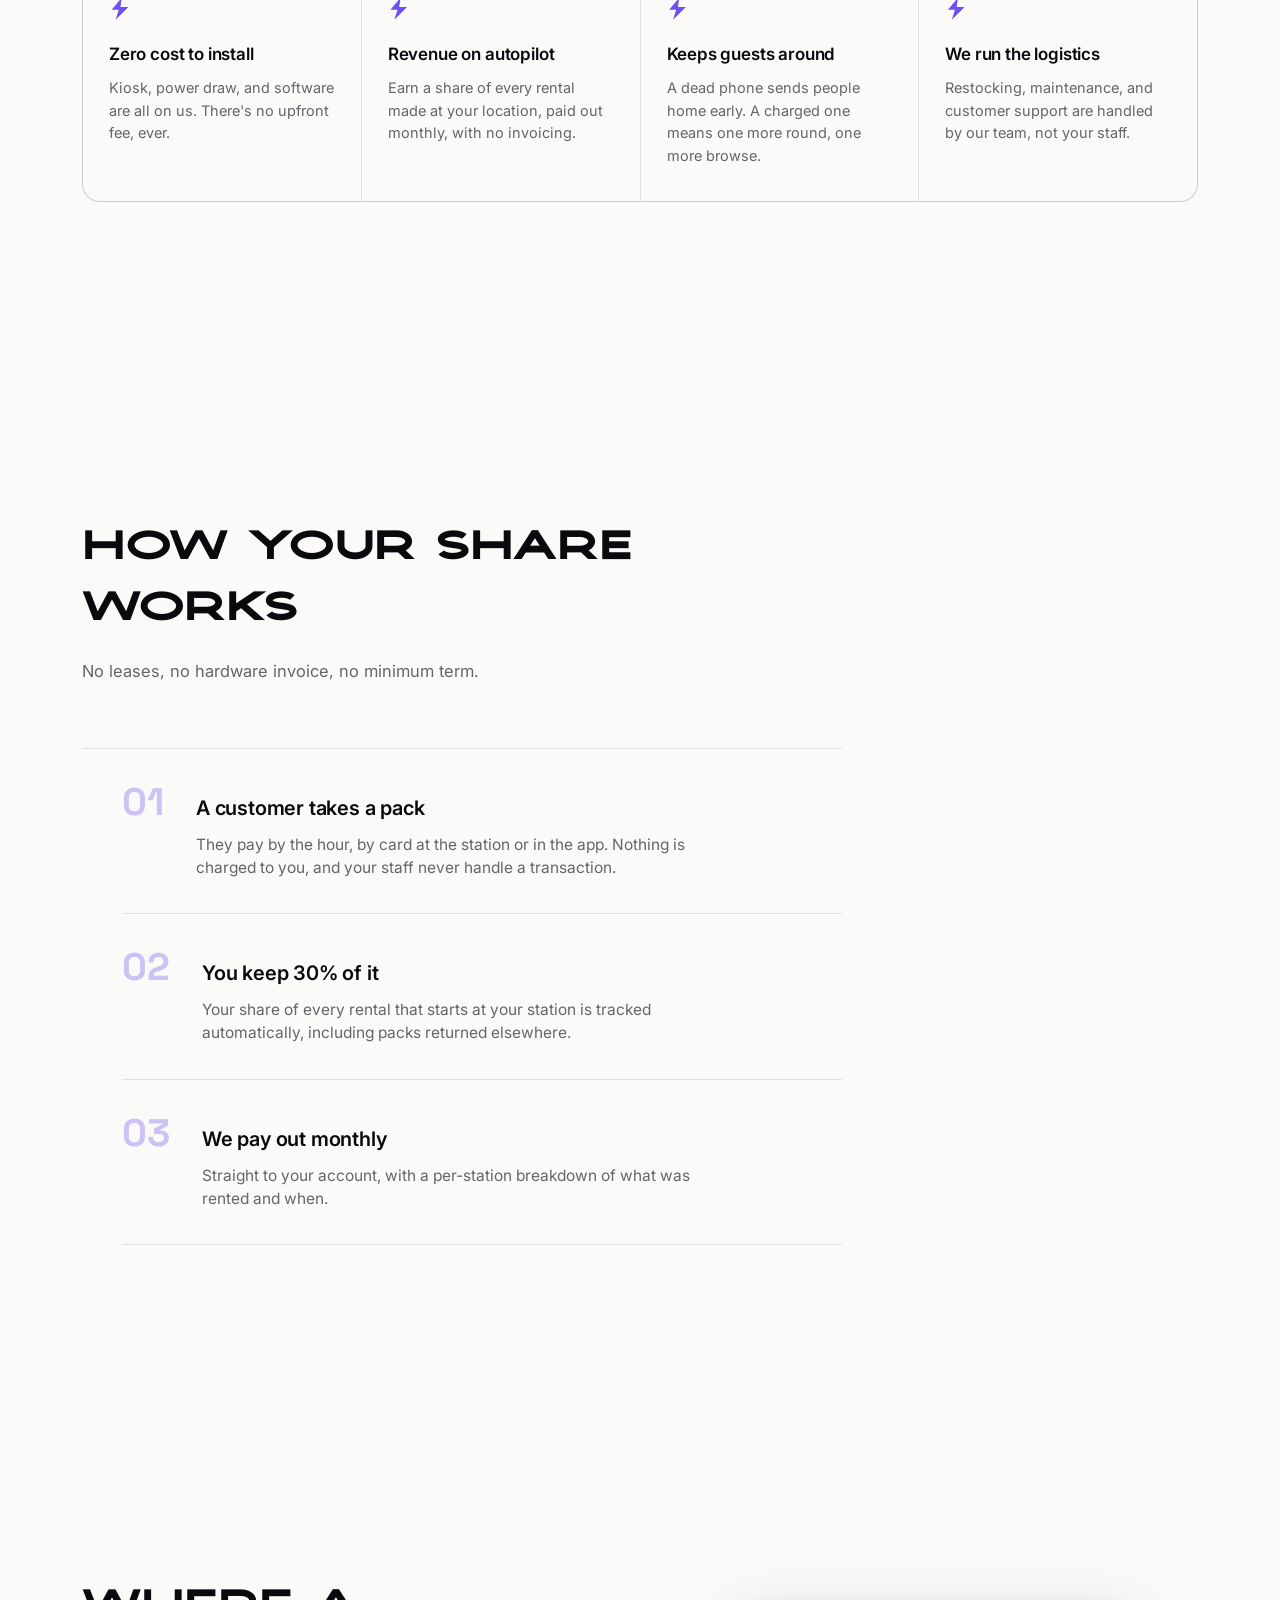
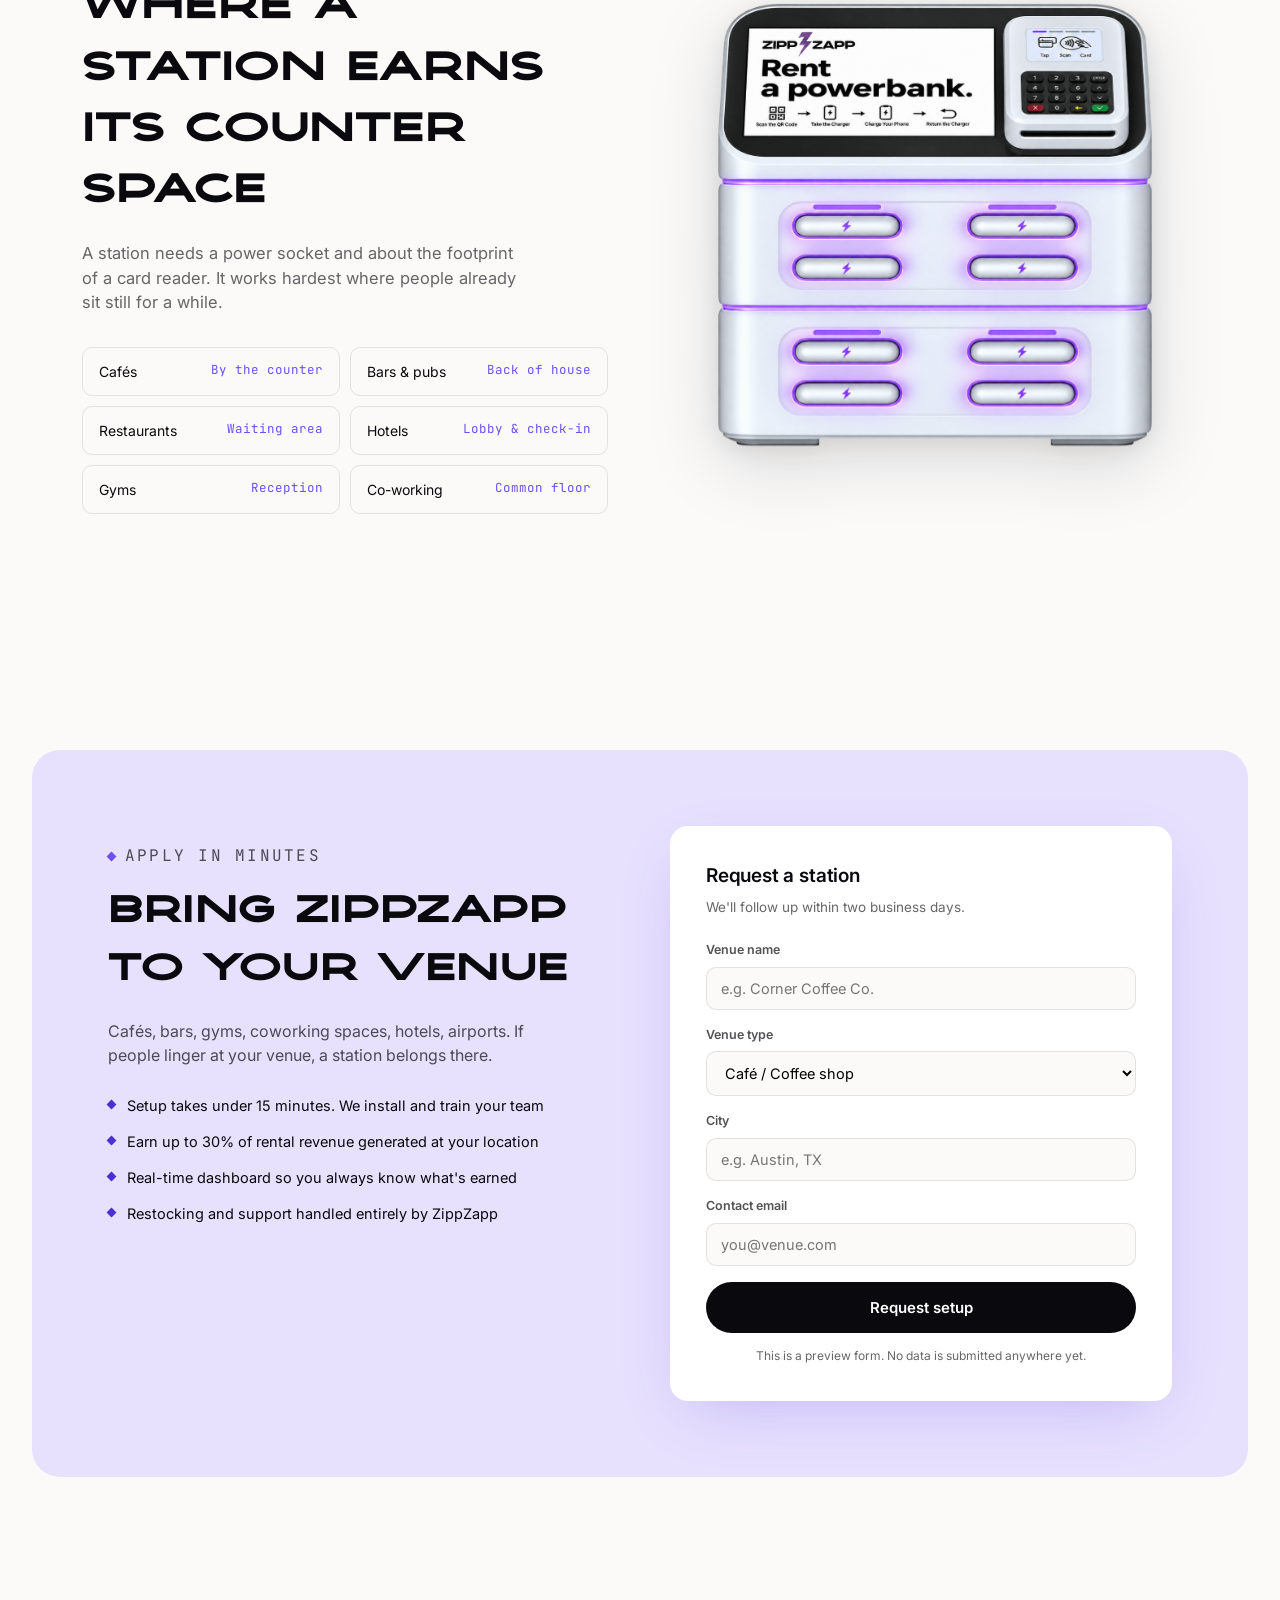
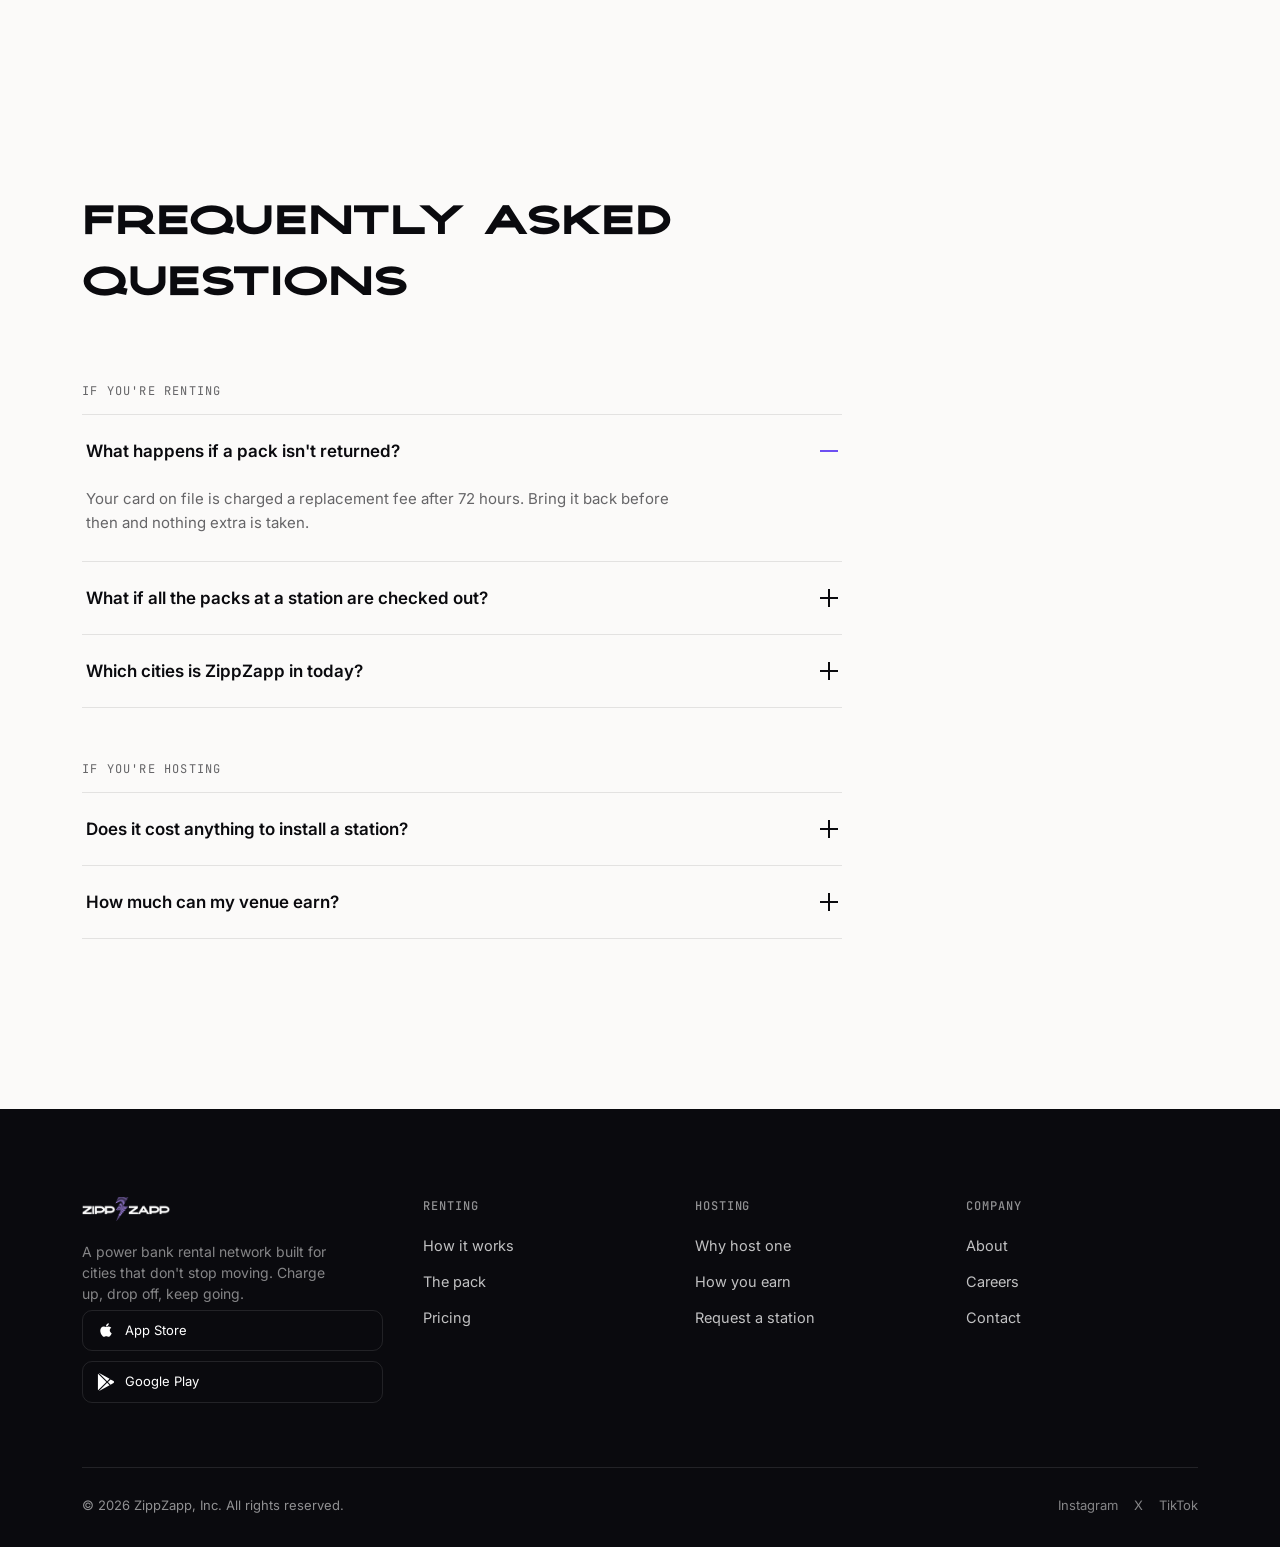
==== commit f029d3e9: "Replace the dashed dividers with flowing strands The .signal dividers were a dashed sine, the one vi" ====
--- a/index.html
+++ b/index.html
@@ -11,6 +11,15 @@
 <link rel="stylesheet" href="assets/css/style.css">
 </head>
 <body>
+
+<!-- Divider curve, defined once and referenced by every .signal below. The two
+     variants alternate down the page so consecutive dividers mirror each other. -->
+<svg width="0" height="0" aria-hidden="true" focusable="false" style="position:absolute">
+  <defs>
+    <path id="sig-crest-up"   d="M0,20 Q150,4 300,20 T600,20 T900,20 T1200,20"/>
+    <path id="sig-crest-down" d="M0,20 Q150,36 300,20 T600,20 T900,20 T1200,20"/>
+  </defs>
+</svg>
 
 <header>
   <div class="wrap nav">
@@ -81,8 +90,11 @@
     </section>
 
     <div class="signal"><svg viewBox="0 0 1200 40" preserveAspectRatio="none">
-      <path d="M0,20 Q150,4 300,20 T600,20 T900,20 T1200,20" />
-      <path class="live" d="M0,20 Q150,4 300,20 T600,20 T900,20 T1200,20" />
+      <use class="strand" href="#sig-crest-up"/>
+      <use class="strand" href="#sig-crest-up"/>
+      <use class="strand" href="#sig-crest-up"/>
+      <use class="strand" href="#sig-crest-up"/>
+      <use class="strand" href="#sig-crest-up"/>
     </svg></div>
 
     <!-- HOW IT WORKS -->
@@ -138,8 +150,11 @@
     </section>
 
     <div class="signal"><svg viewBox="0 0 1200 40" preserveAspectRatio="none">
-      <path d="M0,20 Q150,36 300,20 T600,20 T900,20 T1200,20" />
-      <path class="live" d="M0,20 Q150,36 300,20 T600,20 T900,20 T1200,20" />
+      <use class="strand" href="#sig-crest-down"/>
+      <use class="strand" href="#sig-crest-down"/>
+      <use class="strand" href="#sig-crest-down"/>
+      <use class="strand" href="#sig-crest-down"/>
+      <use class="strand" href="#sig-crest-down"/>
     </svg></div>
 
     <!-- PRICING -->
@@ -266,8 +281,11 @@
     </section>
 
     <div class="signal"><svg viewBox="0 0 1200 40" preserveAspectRatio="none">
-      <path d="M0,20 Q150,4 300,20 T600,20 T900,20 T1200,20" />
-      <path class="live" d="M0,20 Q150,4 300,20 T600,20 T900,20 T1200,20" />
+      <use class="strand" href="#sig-crest-up"/>
+      <use class="strand" href="#sig-crest-up"/>
+      <use class="strand" href="#sig-crest-up"/>
+      <use class="strand" href="#sig-crest-up"/>
+      <use class="strand" href="#sig-crest-up"/>
     </svg></div>
 
     <!-- REVENUE -->
@@ -308,8 +326,11 @@
     </section>
 
     <div class="signal"><svg viewBox="0 0 1200 40" preserveAspectRatio="none">
-      <path d="M0,20 Q150,36 300,20 T600,20 T900,20 T1200,20" />
-      <path class="live" d="M0,20 Q150,36 300,20 T600,20 T900,20 T1200,20" />
+      <use class="strand" href="#sig-crest-down"/>
+      <use class="strand" href="#sig-crest-down"/>
+      <use class="strand" href="#sig-crest-down"/>
+      <use class="strand" href="#sig-crest-down"/>
+      <use class="strand" href="#sig-crest-down"/>
     </svg></div>
 
     <!-- PLACEMENT -->
@@ -394,8 +415,11 @@
     </section>
 
     <div class="signal"><svg viewBox="0 0 1200 40" preserveAspectRatio="none">
-      <path d="M0,20 Q150,4 300,20 T600,20 T900,20 T1200,20" />
-      <path class="live" d="M0,20 Q150,4 300,20 T600,20 T900,20 T1200,20" />
+      <use class="strand" href="#sig-crest-up"/>
+      <use class="strand" href="#sig-crest-up"/>
+      <use class="strand" href="#sig-crest-up"/>
+      <use class="strand" href="#sig-crest-up"/>
+      <use class="strand" href="#sig-crest-up"/>
     </svg></div>
 
     <!-- FAQ -->
--- a/assets/css/style.css
+++ b/assets/css/style.css
@@ -329,21 +329,30 @@
   position:absolute; left:0; top:50%; transform:translateY(-50%);
   width:100%; height:34px;
 }
-.signal path{
+/* Paused while off-screen, matching the wave fields, which stop their RAF loop when
+   scrolled away. */
+.signal{content-visibility:auto; contain-intrinsic-size:auto 64px;}
+
+/* Strands: several copies of one curve, stacked at slightly different heights and
+   flowing left to right. Long dash plus longer gap gives discrete strands rather than
+   dots; per-strand duration means they slide past each other instead of moving as one
+   rigid block. Colour comes from --accent, so each act tints them automatically. */
+.strand{
   fill:none;
-  stroke:var(--rule);
-  stroke-width:1.5;
-}
-/* Paused while off-screen. The wave fields already stop their RAF loop when scrolled
-   away; these ran permanently, which was the one place the page did not practise it. */
-.signal{content-visibility:auto; contain-intrinsic-size:auto 64px;}
-.signal path.live{
   stroke:var(--accent);
-  stroke-dasharray:6 14;
-  animation:signalflow 5s linear infinite;
-  opacity:0.55;
-}
-@keyframes signalflow{ to{ stroke-dashoffset:-400; } }
+  stroke-width:1.2;
+  vector-effect:non-scaling-stroke;
+  animation:strandflow 9s linear infinite;
+}
+/* Every dasharray sums to the same 480-unit period, so one shared offset of two full
+   periods loops seamlessly for all of them. Only the dash-to-gap split varies, which is
+   what gives the strands their different lengths. */
+.strand:nth-child(1){transform:translateY(-6px); stroke-dasharray:150 330; stroke-opacity:0.34; animation-duration:11s;}
+.strand:nth-child(2){transform:translateY(-3px); stroke-dasharray:90 390;  stroke-opacity:0.26; animation-duration:8s;  animation-delay:-3s;}
+.strand:nth-child(3){transform:translateY(0);    stroke-dasharray:210 270; stroke-opacity:0.40; animation-duration:13s; animation-delay:-6s;}
+.strand:nth-child(4){transform:translateY(4px);  stroke-dasharray:60 420;  stroke-opacity:0.22; animation-duration:7s;  animation-delay:-1s;}
+.strand:nth-child(5){transform:translateY(7px);  stroke-dasharray:120 360; stroke-opacity:0.30; animation-duration:15s; animation-delay:-9s;}
+@keyframes strandflow{ to{ stroke-dashoffset:-960; } }
 
 /* ---------- SECTION shared ---------- */
 section{padding:118px 0;}
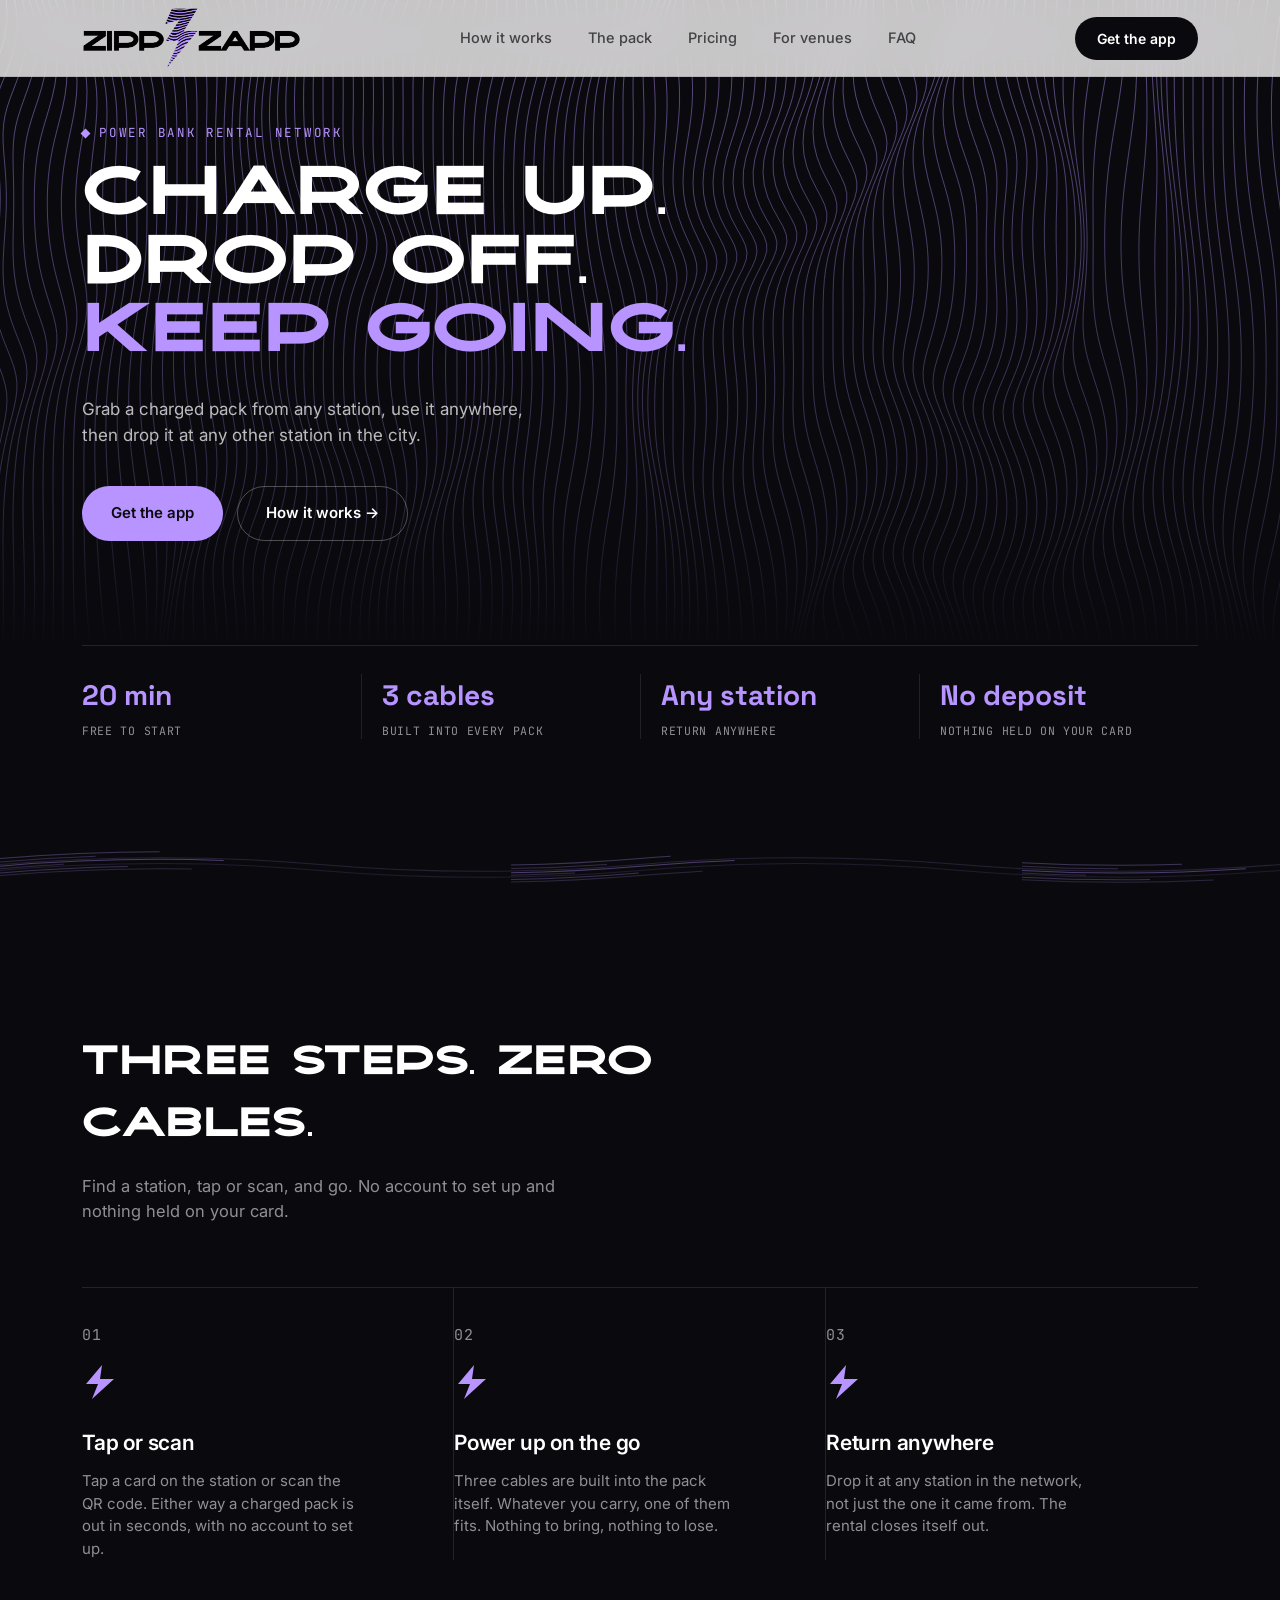
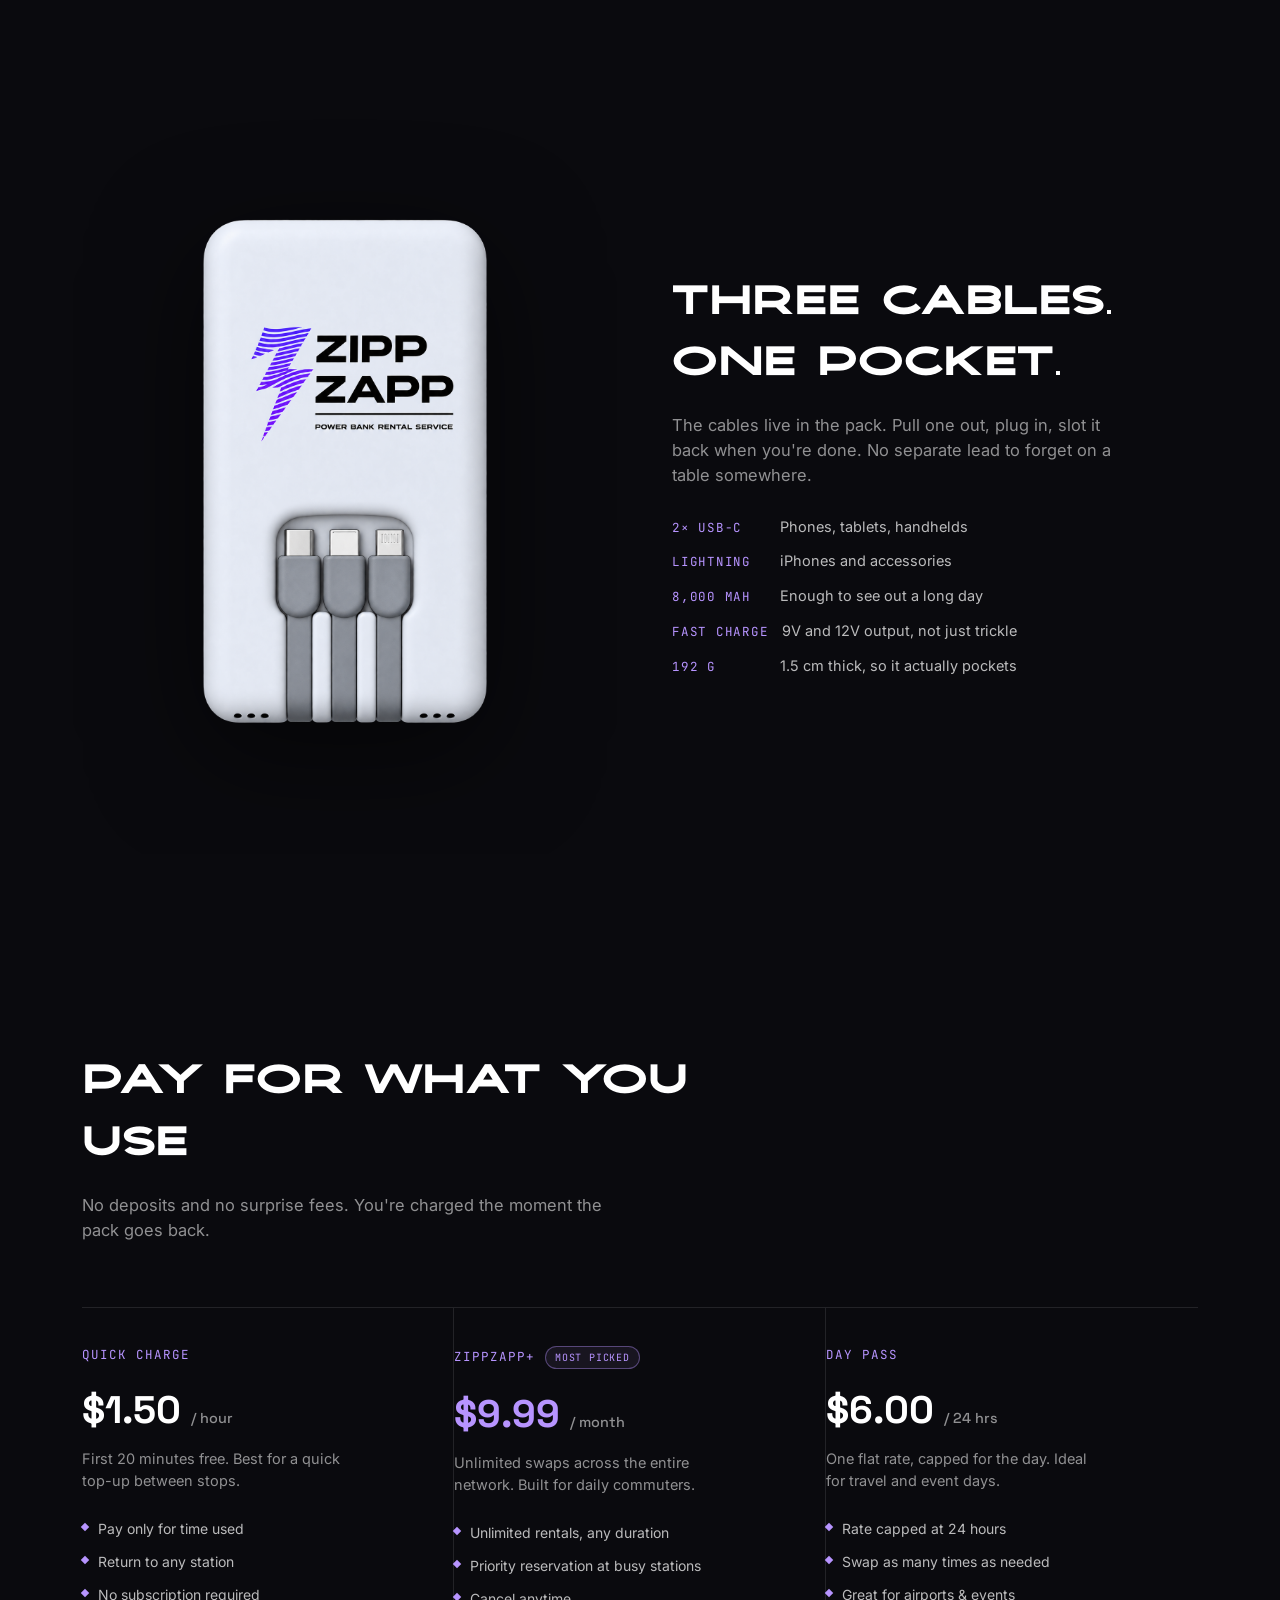
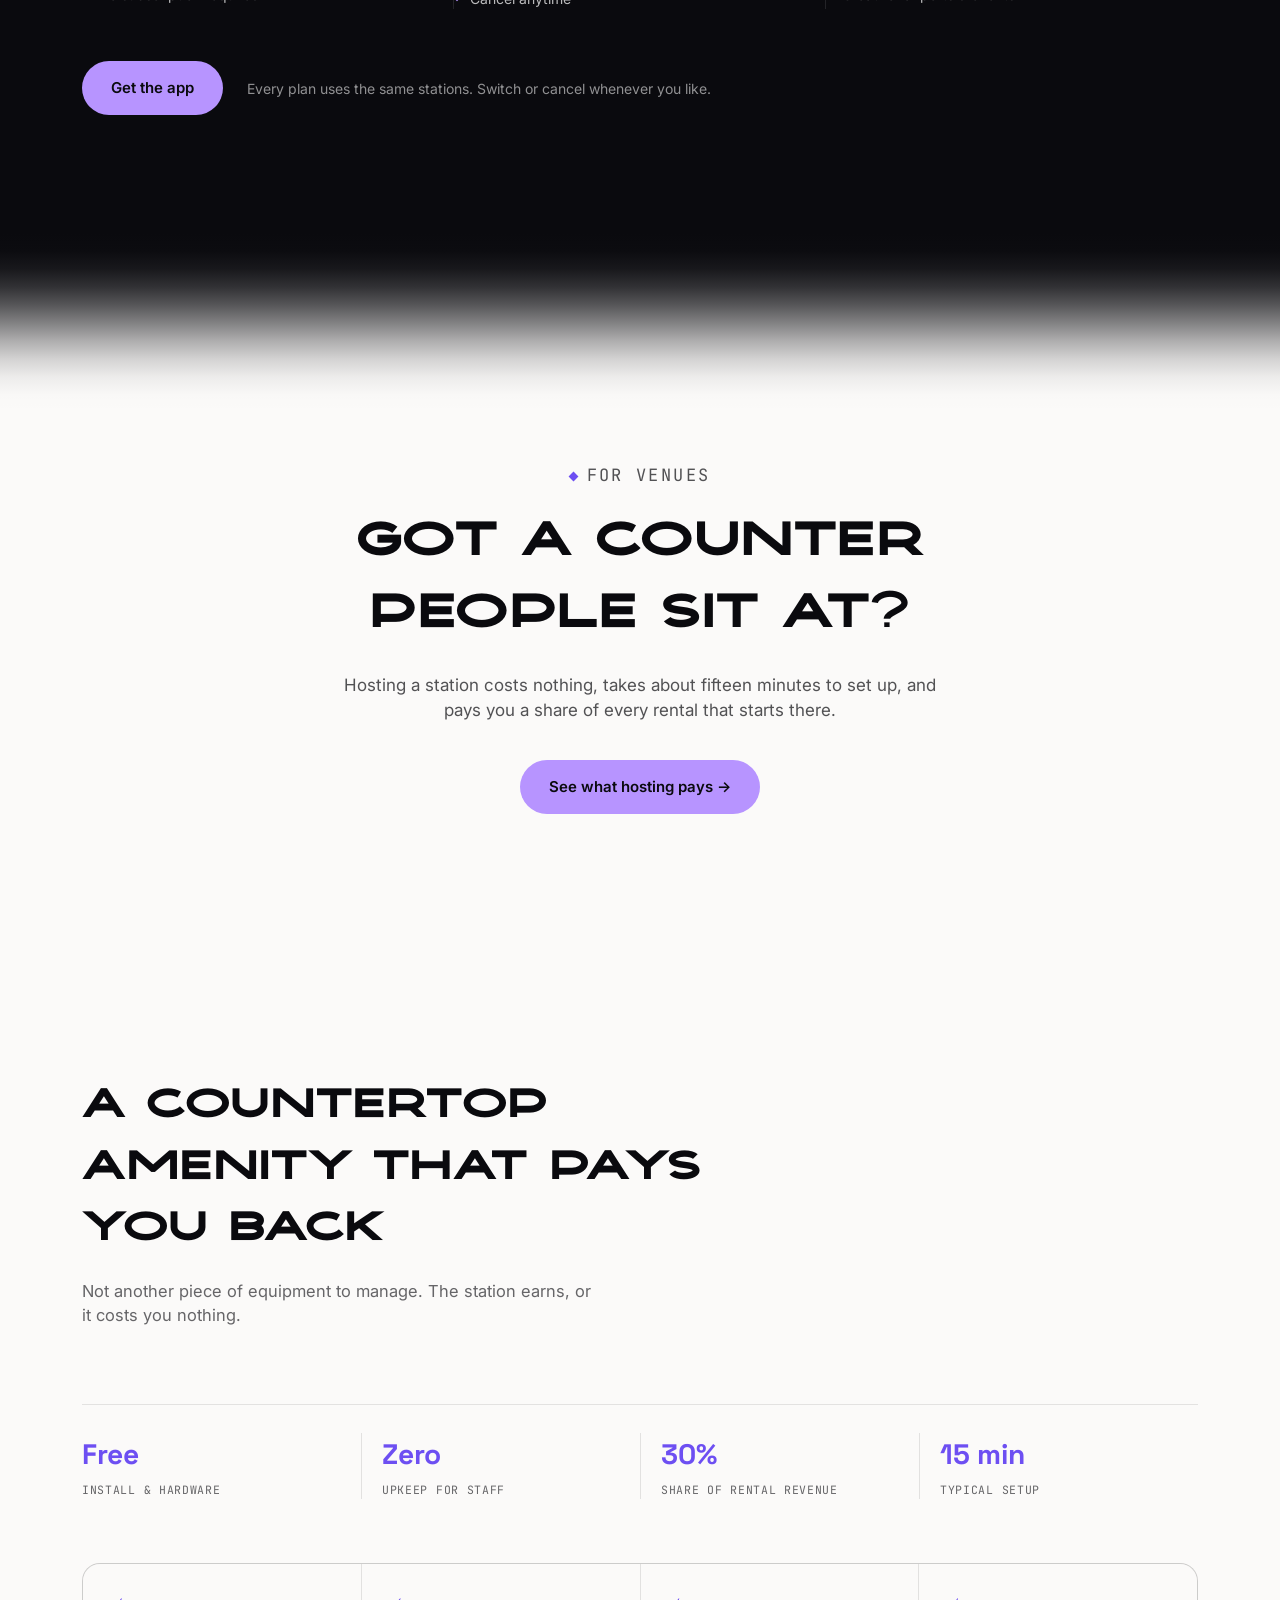
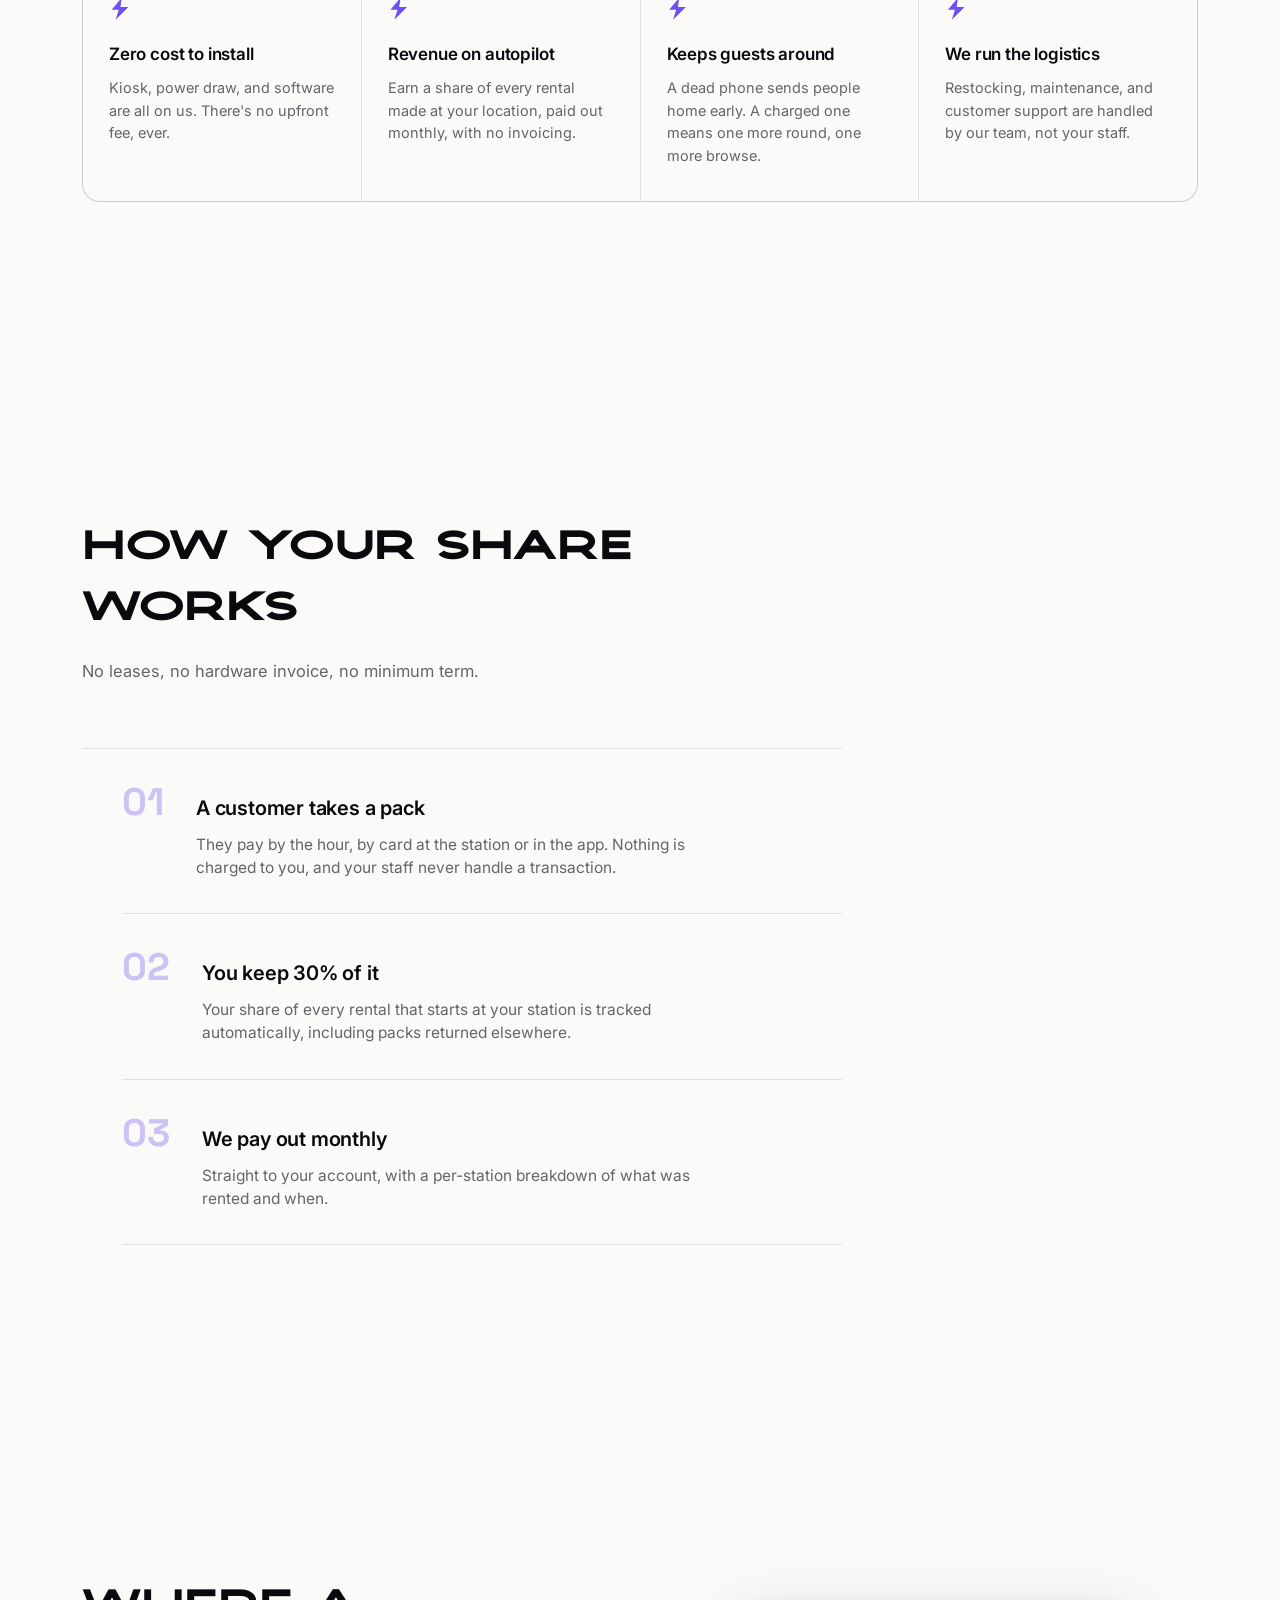
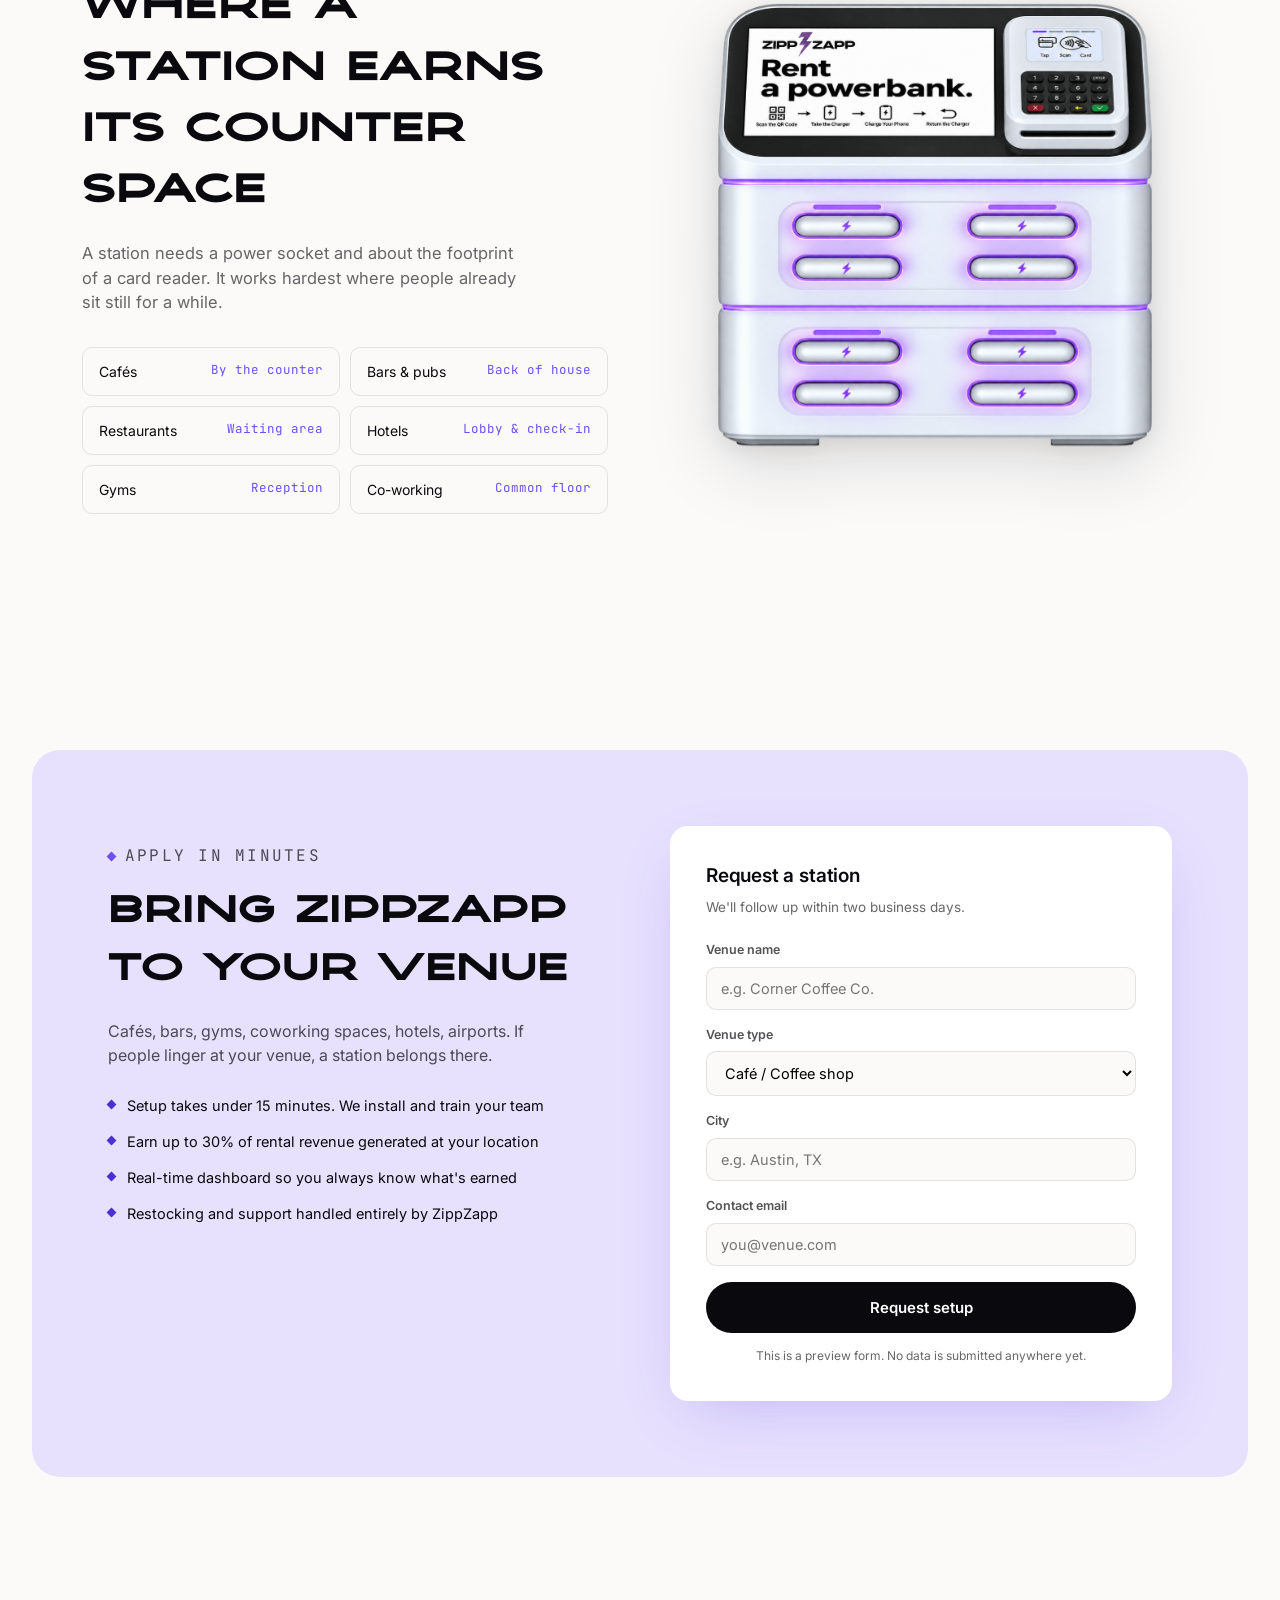
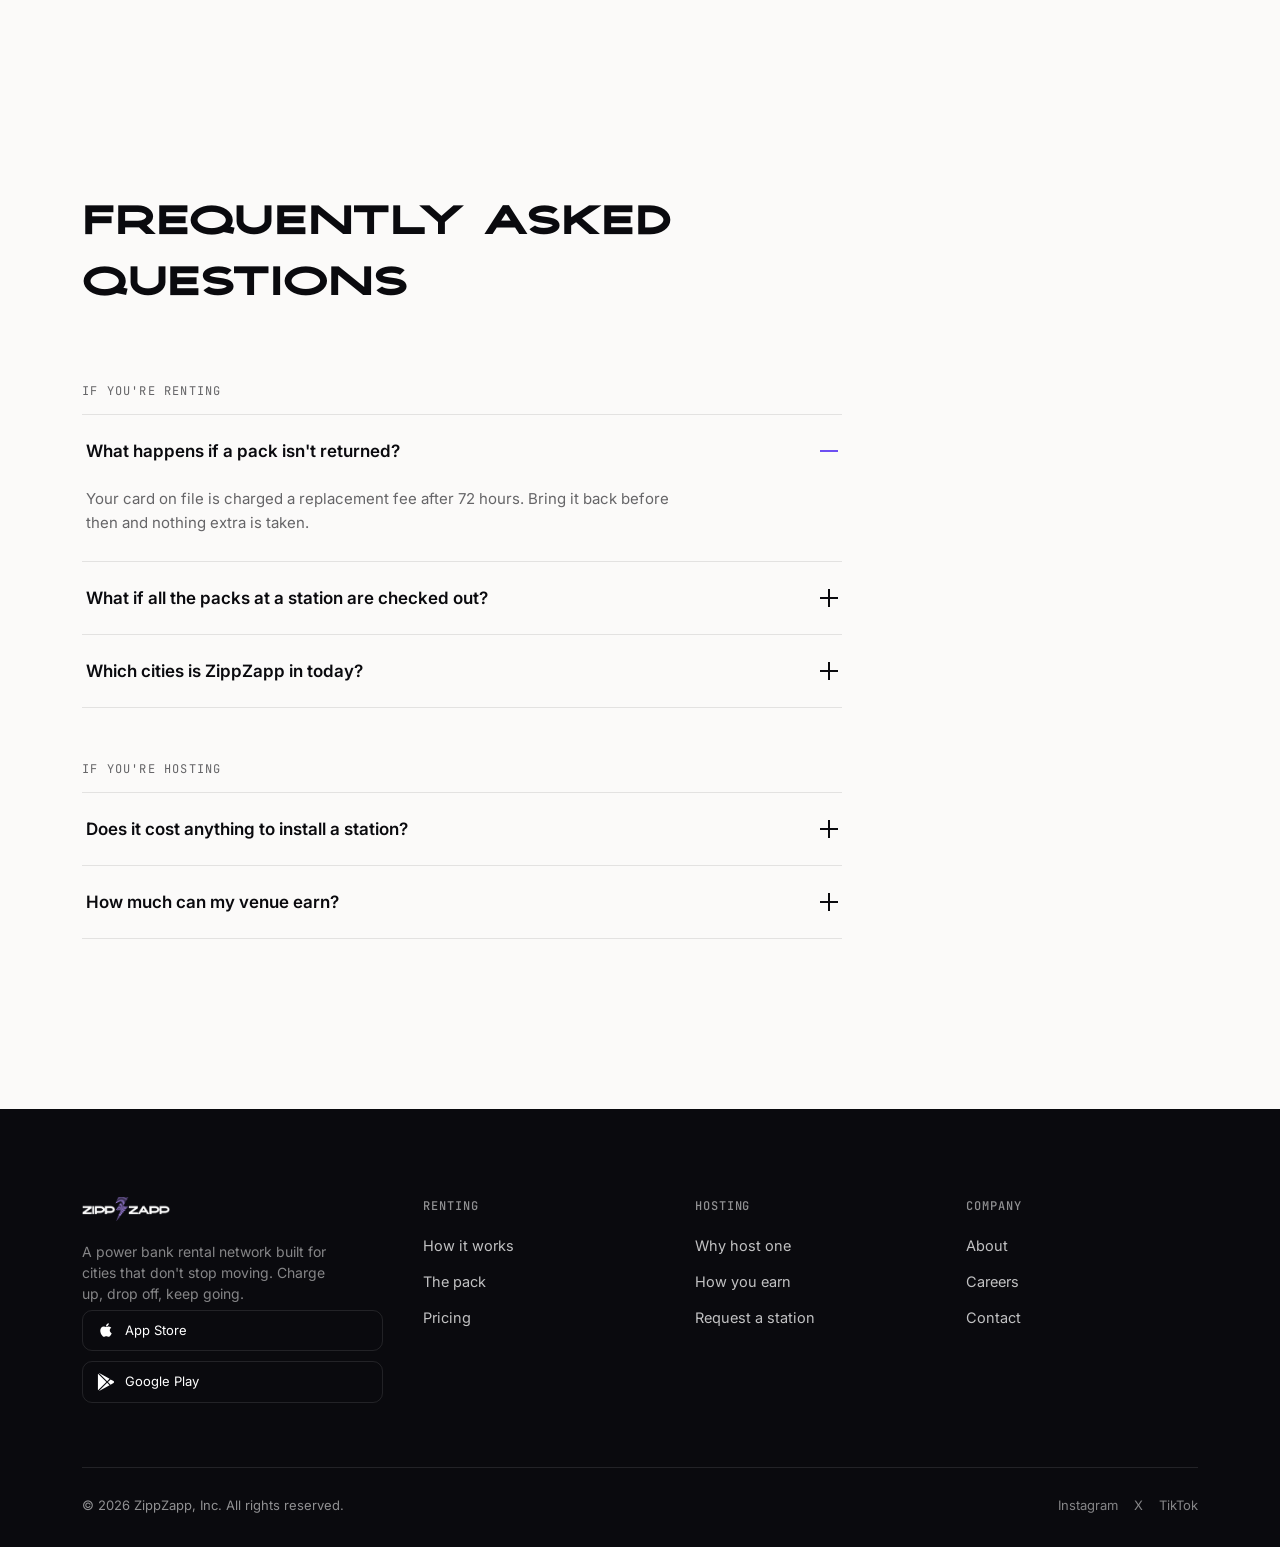
==== commit 741ffb76: "Thicken the strand bundle and give it a continuous spine Each divider goes from five strands to eigh" ====
--- a/index.html
+++ b/index.html
@@ -95,6 +95,9 @@
       <use class="strand" href="#sig-crest-up"/>
       <use class="strand" href="#sig-crest-up"/>
       <use class="strand" href="#sig-crest-up"/>
+      <use class="strand" href="#sig-crest-up"/>
+      <use class="strand" href="#sig-crest-up"/>
+      <use class="strand" href="#sig-crest-up"/>
     </svg></div>
 
     <!-- HOW IT WORKS -->
@@ -150,6 +153,9 @@
     </section>
 
     <div class="signal"><svg viewBox="0 0 1200 40" preserveAspectRatio="none">
+      <use class="strand" href="#sig-crest-down"/>
+      <use class="strand" href="#sig-crest-down"/>
+      <use class="strand" href="#sig-crest-down"/>
       <use class="strand" href="#sig-crest-down"/>
       <use class="strand" href="#sig-crest-down"/>
       <use class="strand" href="#sig-crest-down"/>
@@ -281,6 +287,9 @@
     </section>
 
     <div class="signal"><svg viewBox="0 0 1200 40" preserveAspectRatio="none">
+      <use class="strand" href="#sig-crest-up"/>
+      <use class="strand" href="#sig-crest-up"/>
+      <use class="strand" href="#sig-crest-up"/>
       <use class="strand" href="#sig-crest-up"/>
       <use class="strand" href="#sig-crest-up"/>
       <use class="strand" href="#sig-crest-up"/>
@@ -326,6 +335,9 @@
     </section>
 
     <div class="signal"><svg viewBox="0 0 1200 40" preserveAspectRatio="none">
+      <use class="strand" href="#sig-crest-down"/>
+      <use class="strand" href="#sig-crest-down"/>
+      <use class="strand" href="#sig-crest-down"/>
       <use class="strand" href="#sig-crest-down"/>
       <use class="strand" href="#sig-crest-down"/>
       <use class="strand" href="#sig-crest-down"/>
@@ -420,6 +432,9 @@
       <use class="strand" href="#sig-crest-up"/>
       <use class="strand" href="#sig-crest-up"/>
       <use class="strand" href="#sig-crest-up"/>
+      <use class="strand" href="#sig-crest-up"/>
+      <use class="strand" href="#sig-crest-up"/>
+      <use class="strand" href="#sig-crest-up"/>
     </svg></div>
 
     <!-- FAQ -->
--- a/assets/css/style.css
+++ b/assets/css/style.css
@@ -346,12 +346,19 @@
 }
 /* Every dasharray sums to the same 480-unit period, so one shared offset of two full
    periods loops seamlessly for all of them. Only the dash-to-gap split varies, which is
-   what gives the strands their different lengths. */
-.strand:nth-child(1){transform:translateY(-6px); stroke-dasharray:150 330; stroke-opacity:0.34; animation-duration:11s;}
-.strand:nth-child(2){transform:translateY(-3px); stroke-dasharray:90 390;  stroke-opacity:0.26; animation-duration:8s;  animation-delay:-3s;}
-.strand:nth-child(3){transform:translateY(0);    stroke-dasharray:210 270; stroke-opacity:0.40; animation-duration:13s; animation-delay:-6s;}
-.strand:nth-child(4){transform:translateY(4px);  stroke-dasharray:60 420;  stroke-opacity:0.22; animation-duration:7s;  animation-delay:-1s;}
-.strand:nth-child(5){transform:translateY(7px);  stroke-dasharray:120 360; stroke-opacity:0.30; animation-duration:15s; animation-delay:-9s;}
+   what gives the strands their different lengths. Stroke width is uniform; the two
+   continuous strands are held back by opacity instead, since an unbroken line reads far
+   stronger than a dashed one at the same weight.
+   Strands 3 and 6 carry no dash pattern: they are the spine the dashed strands travel
+   along, and dashoffset does nothing without dashes, so they are inert by construction. */
+.strand:nth-child(1){transform:translateY(-10px); stroke-dasharray:150 330; stroke-opacity:0.30; animation-duration:11s;}
+.strand:nth-child(2){transform:translateY(-6px);  stroke-dasharray:90 390;  stroke-opacity:0.24; animation-duration:8s;  animation-delay:-3s;}
+.strand:nth-child(3){transform:translateY(-3px);  stroke-dasharray:none;    stroke-opacity:0.16; animation:none;}
+.strand:nth-child(4){transform:translateY(-1px);  stroke-dasharray:210 270; stroke-opacity:0.38; animation-duration:13s; animation-delay:-6s;}
+.strand:nth-child(5){transform:translateY(2px);   stroke-dasharray:60 420;  stroke-opacity:0.22; animation-duration:7s;  animation-delay:-1s;}
+.strand:nth-child(6){transform:translateY(4px);   stroke-dasharray:none;    stroke-opacity:0.13; animation:none;}
+.strand:nth-child(7){transform:translateY(7px);   stroke-dasharray:120 360; stroke-opacity:0.28; animation-duration:15s; animation-delay:-9s;}
+.strand:nth-child(8){transform:translateY(10px);  stroke-dasharray:180 300; stroke-opacity:0.20; animation-duration:9.5s; animation-delay:-4s;}
 @keyframes strandflow{ to{ stroke-dashoffset:-960; } }
 
 /* ---------- SECTION shared ---------- */
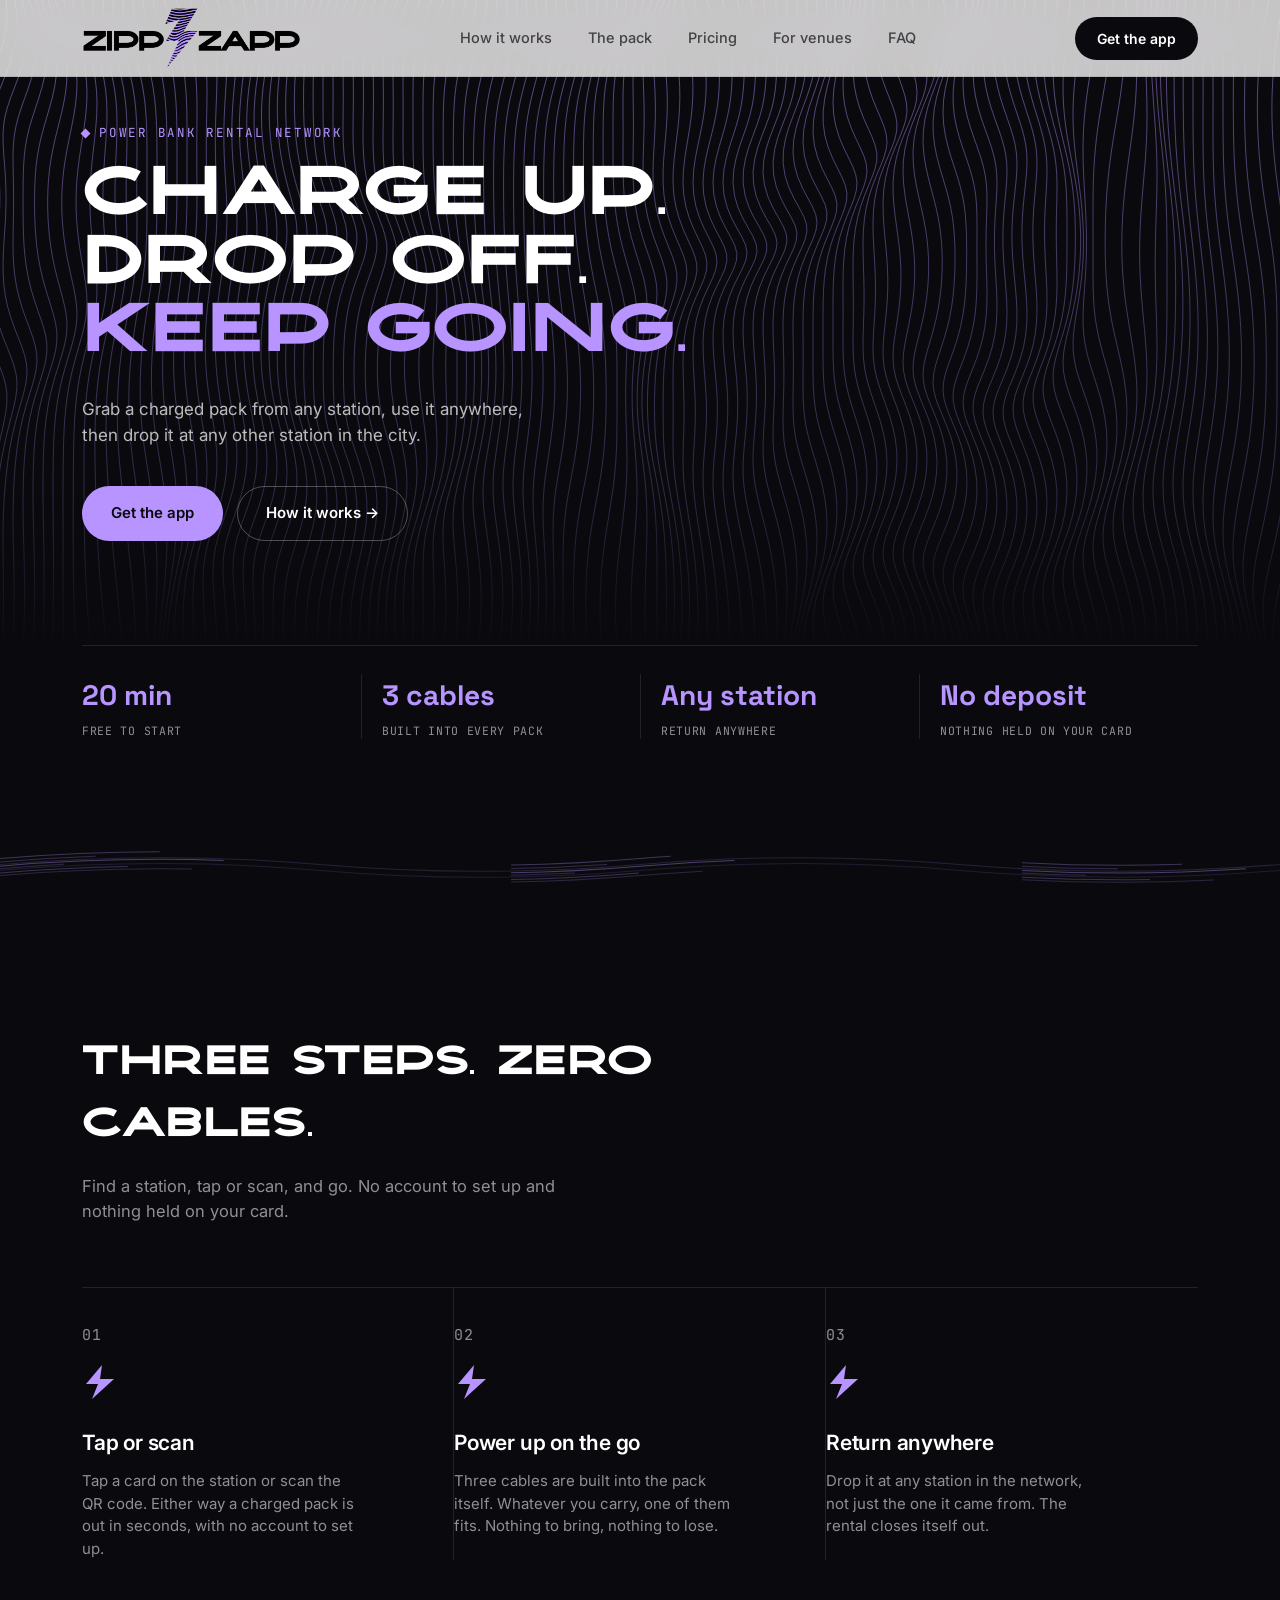
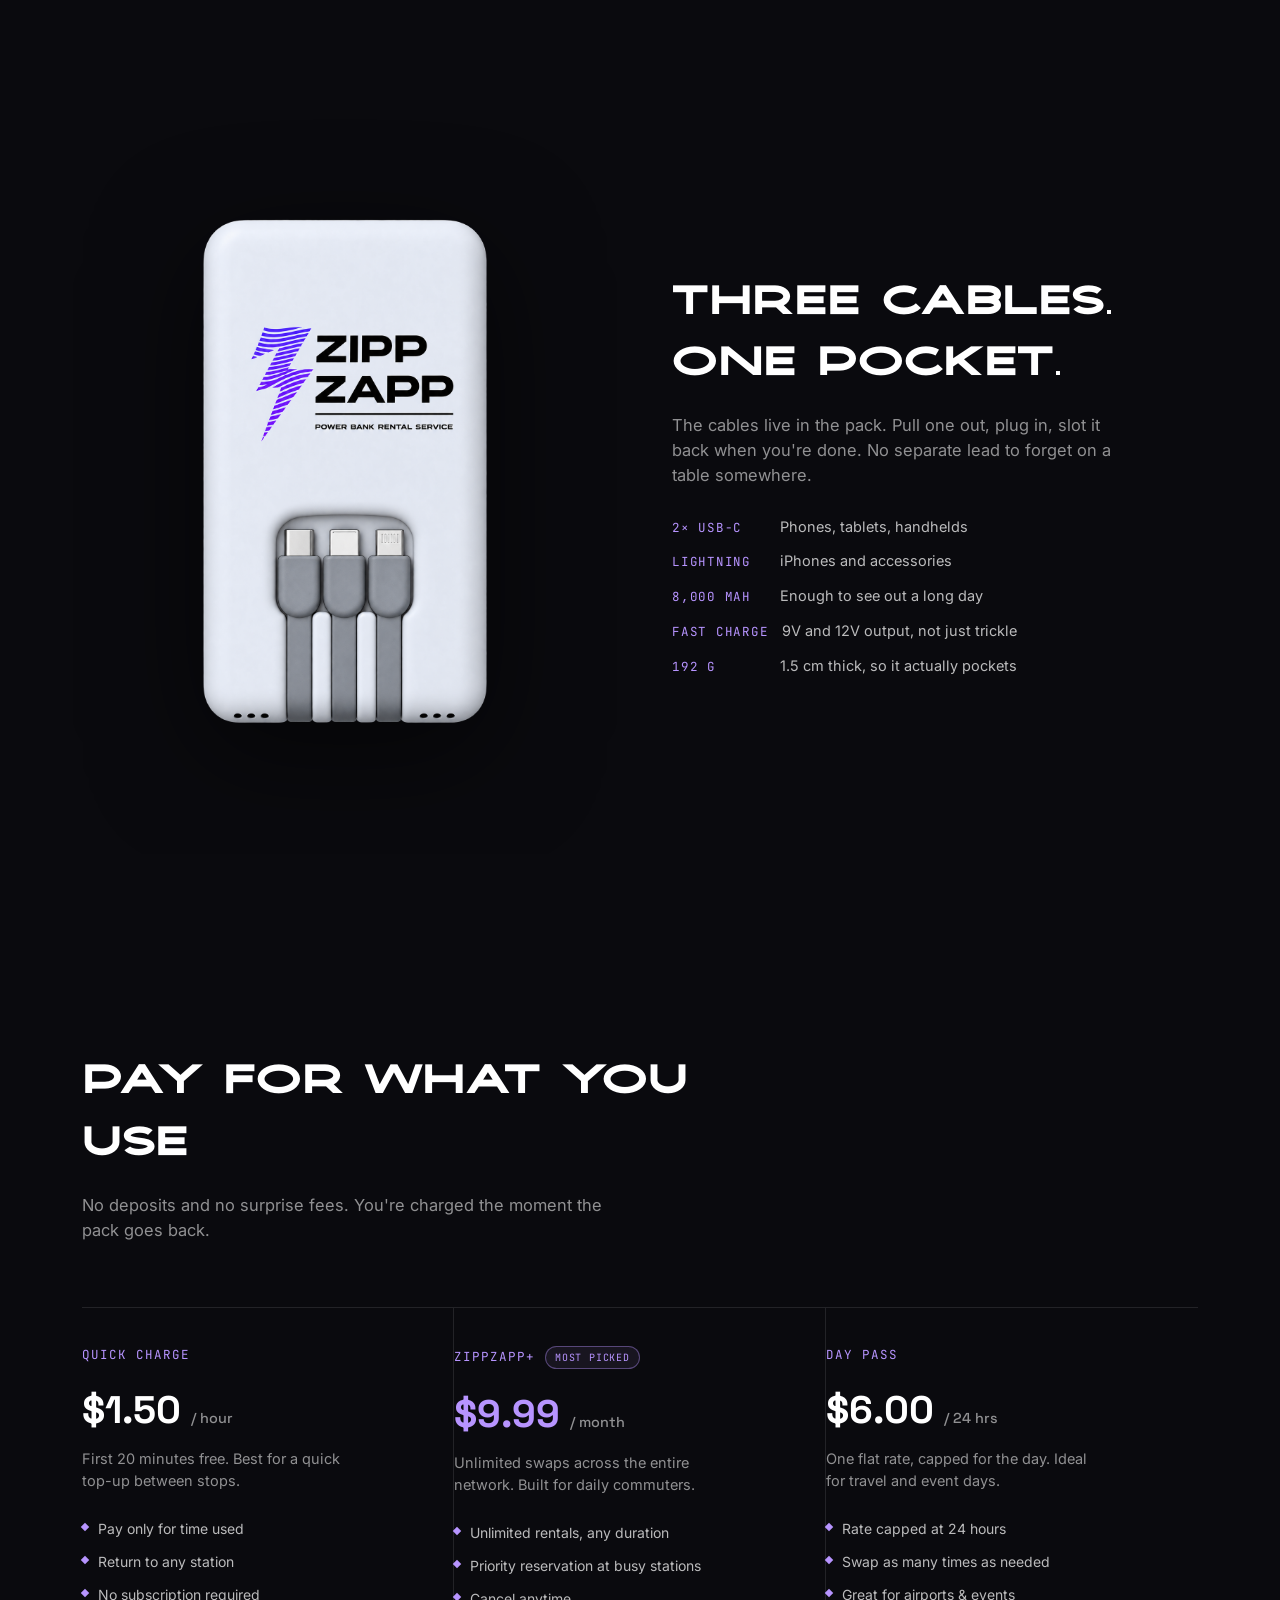
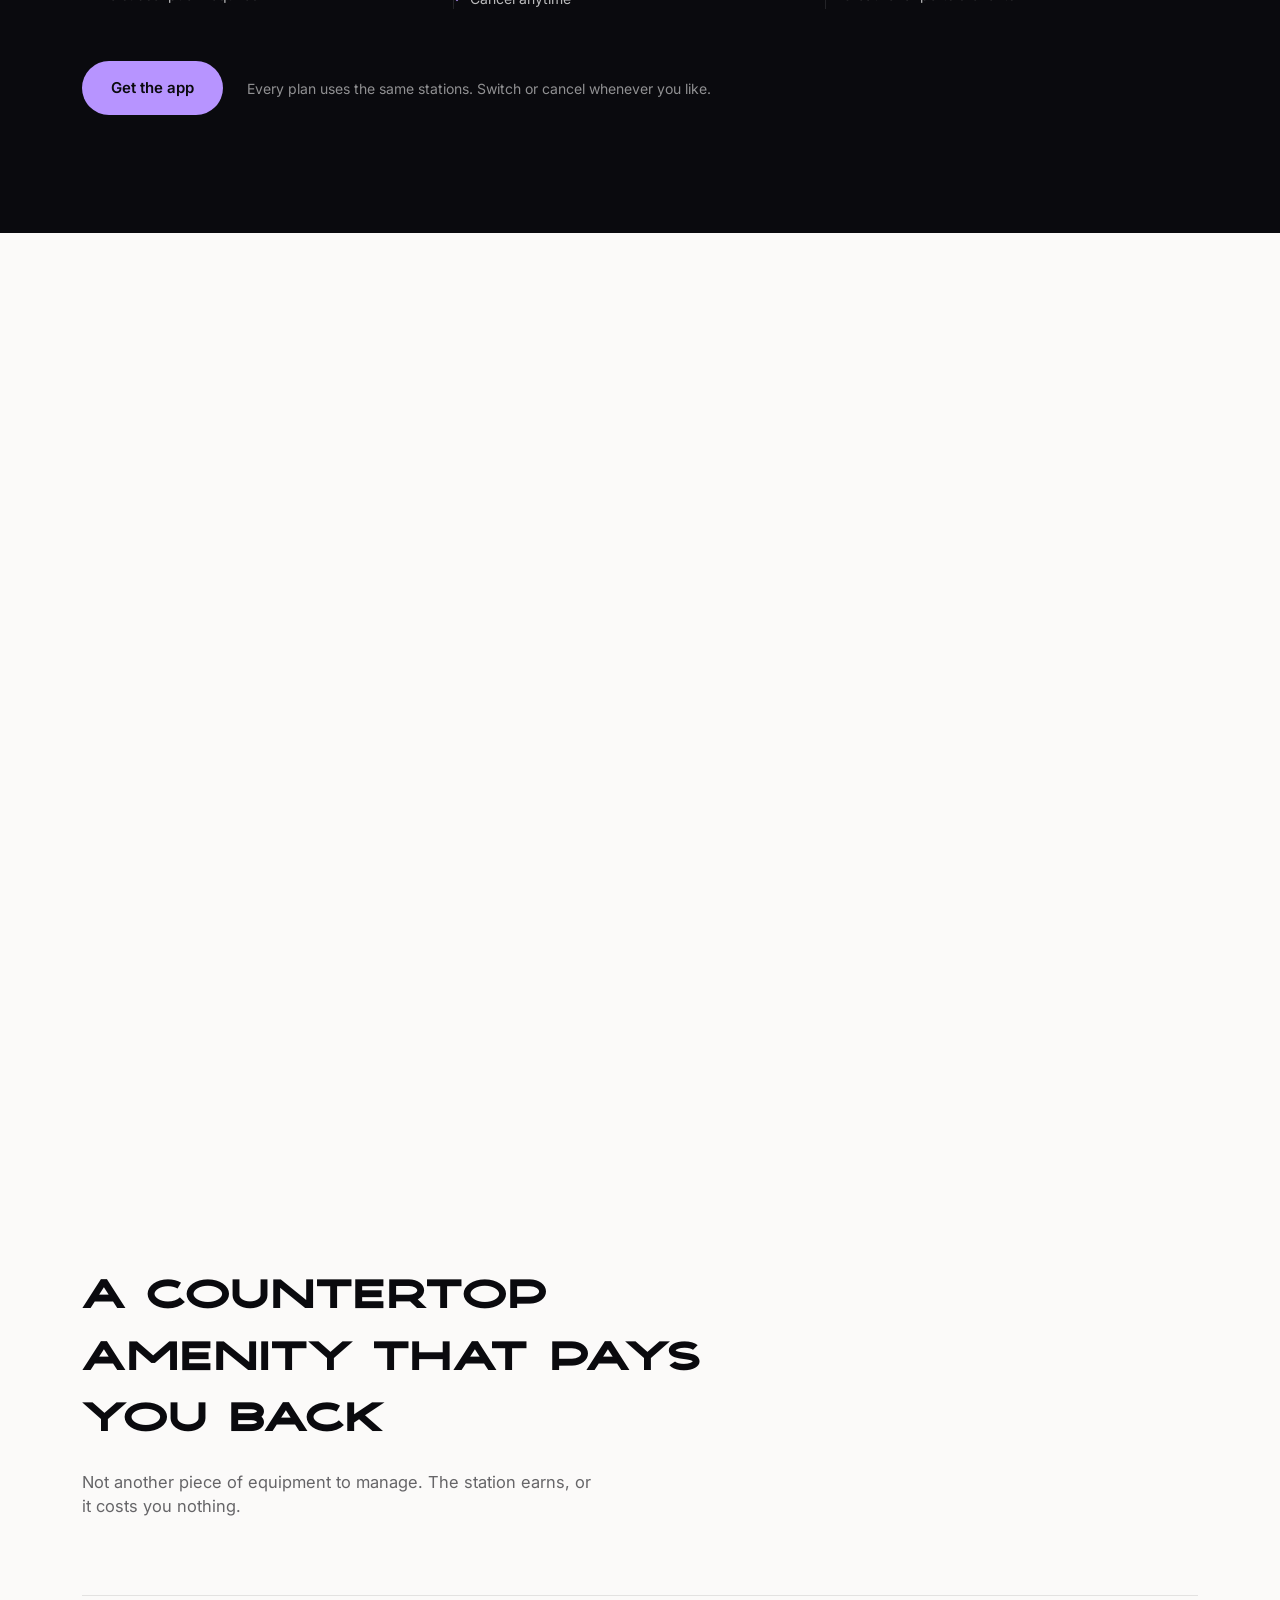
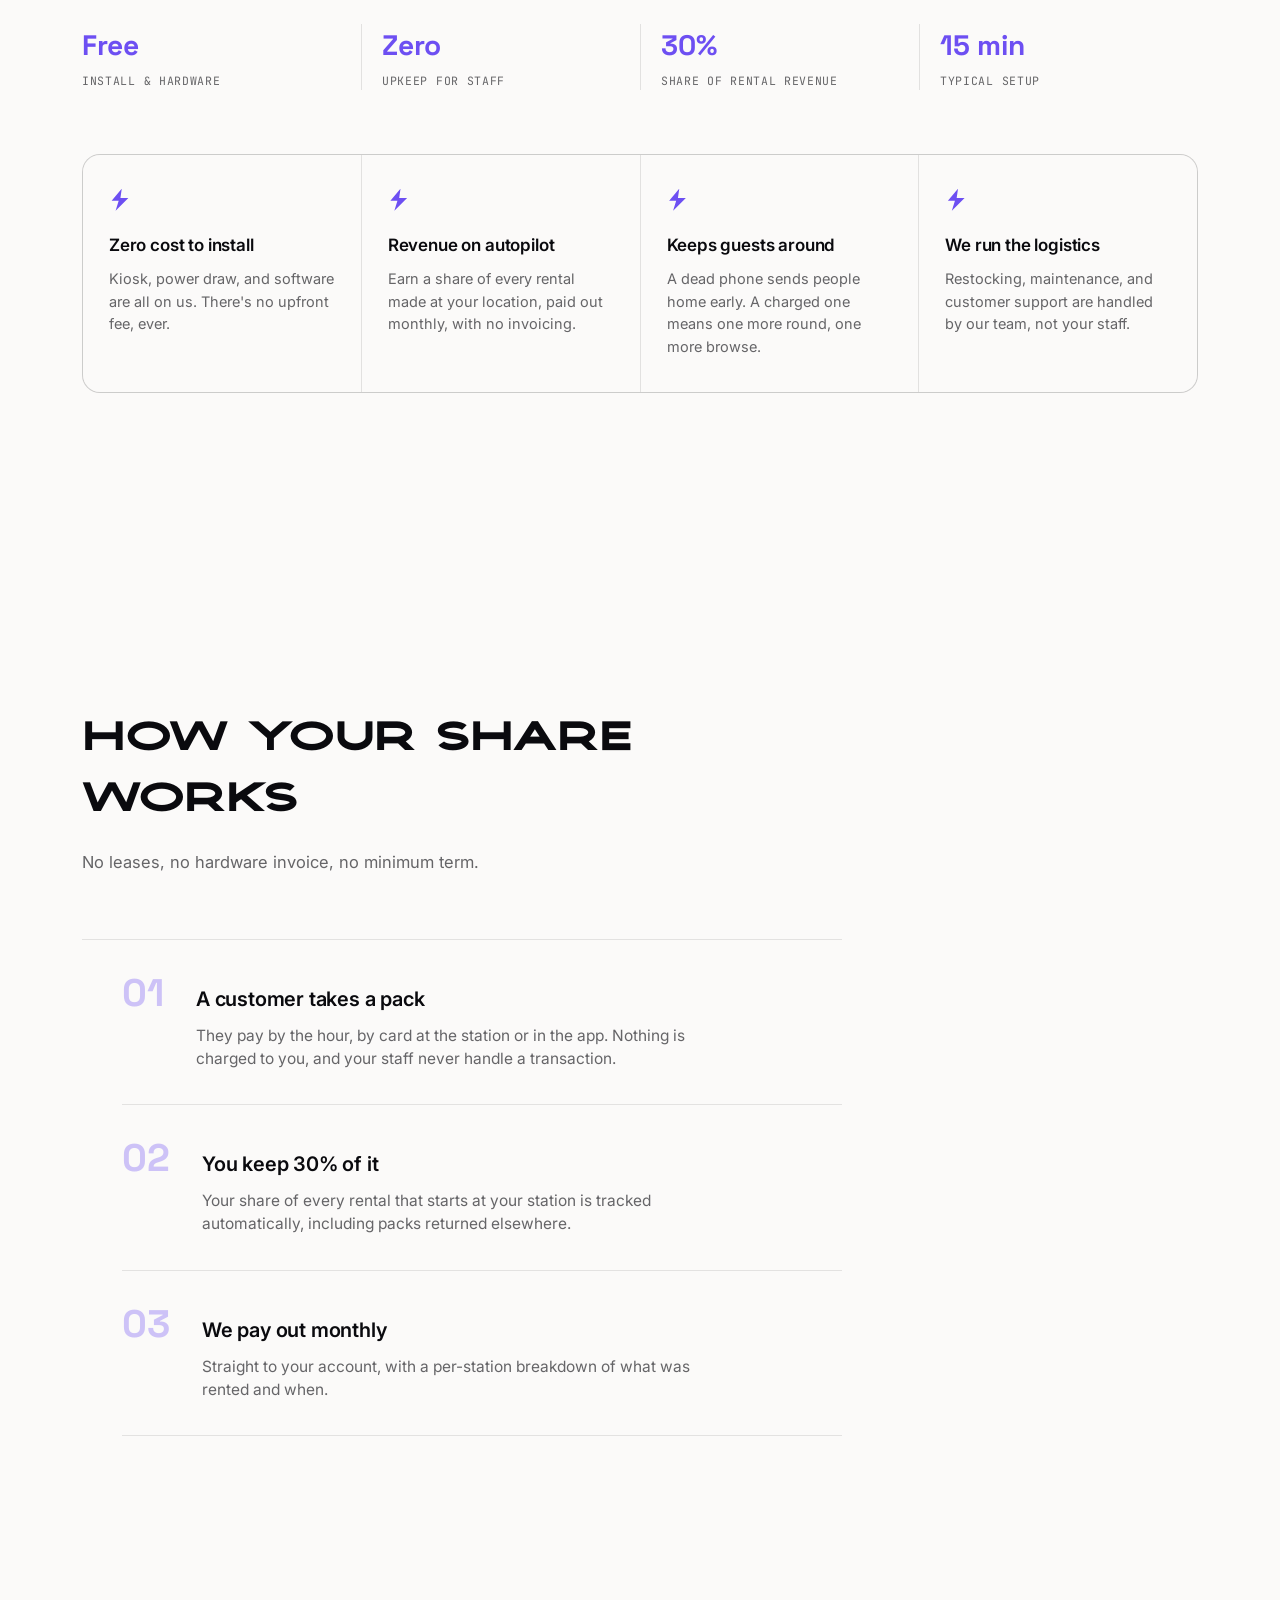
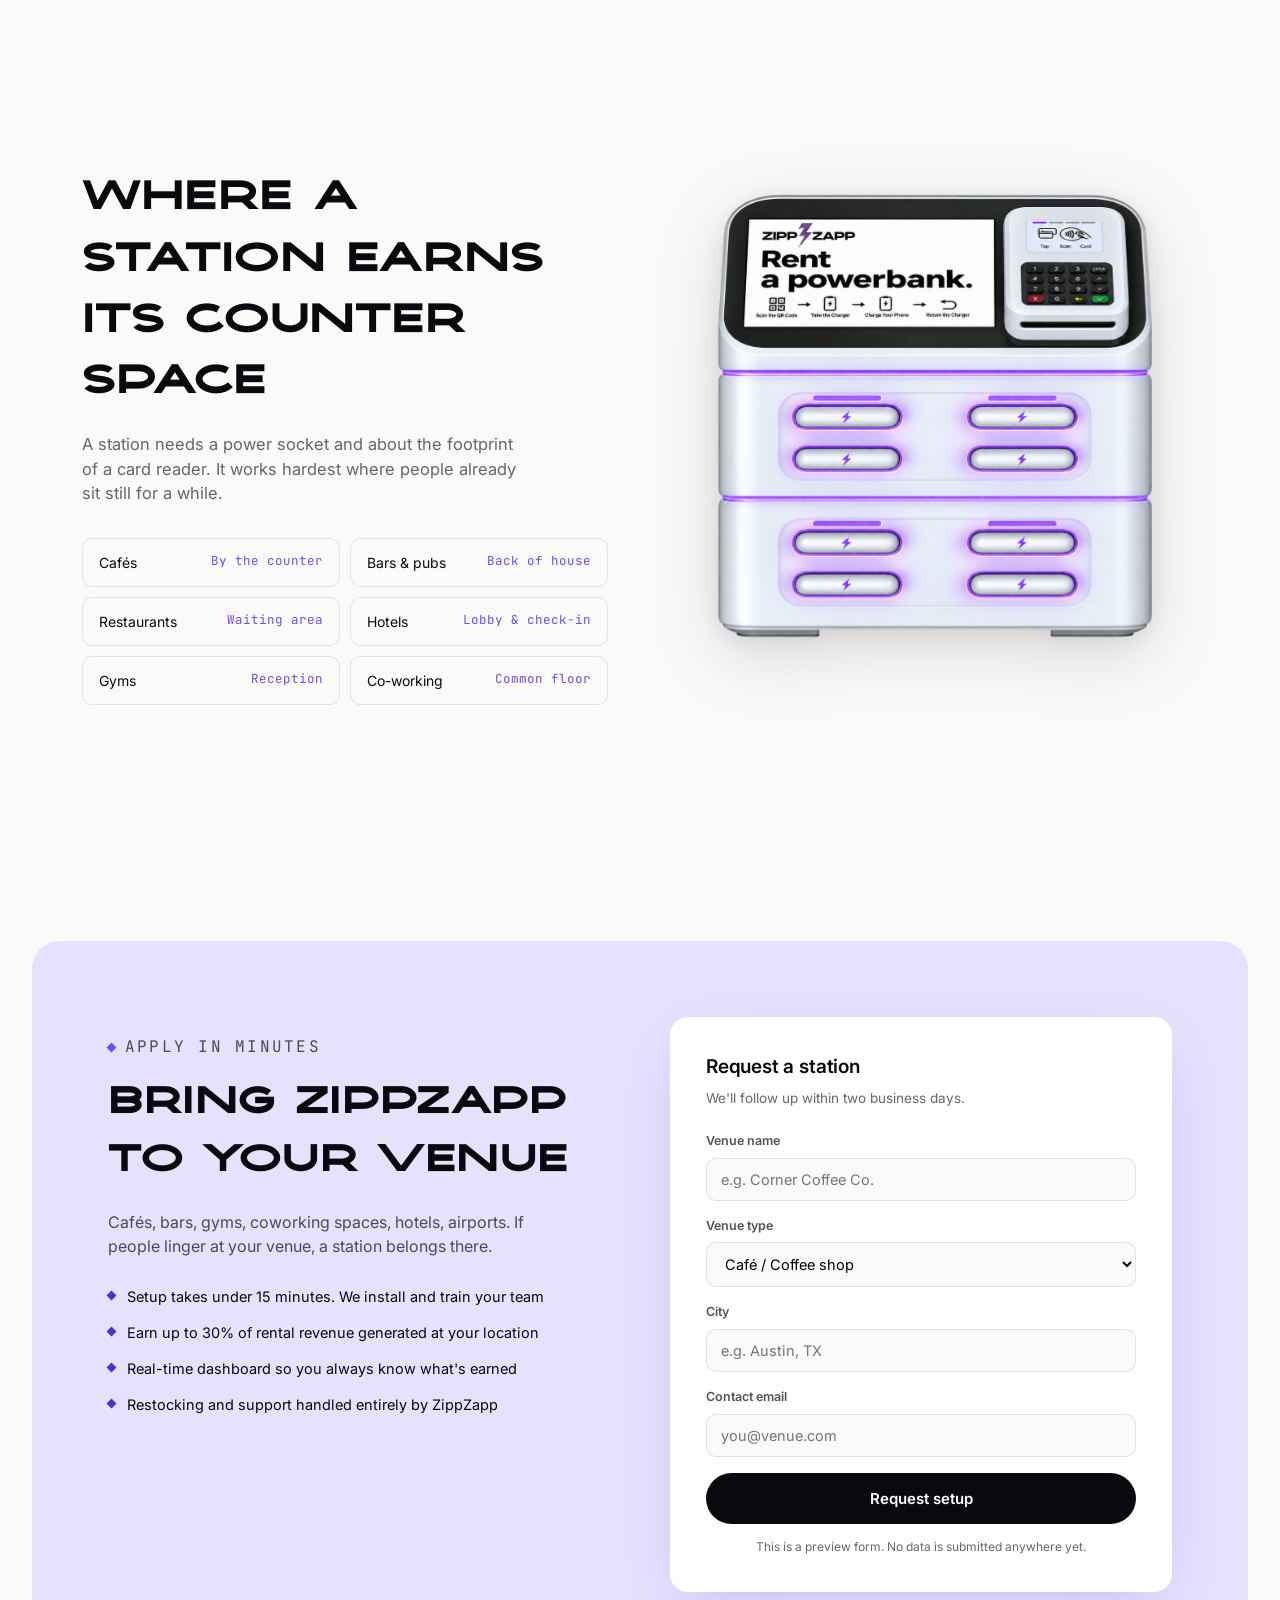
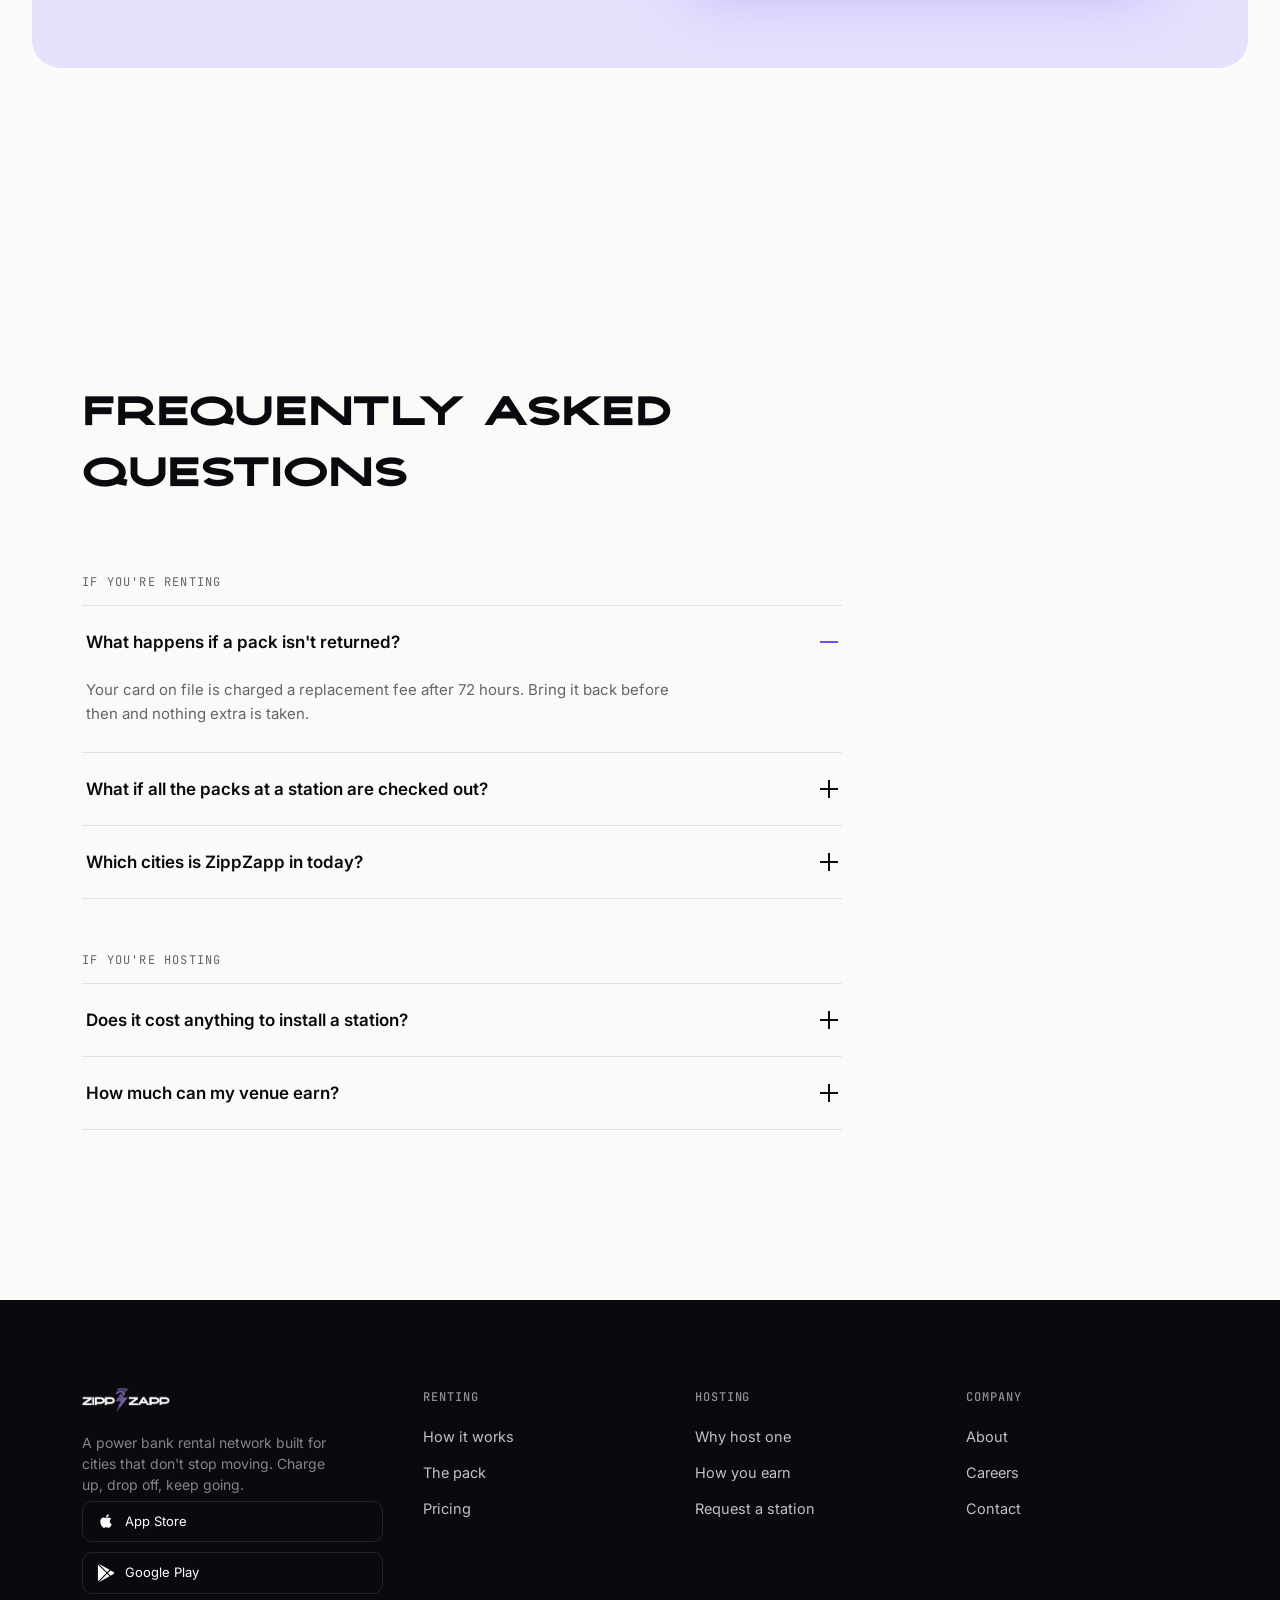
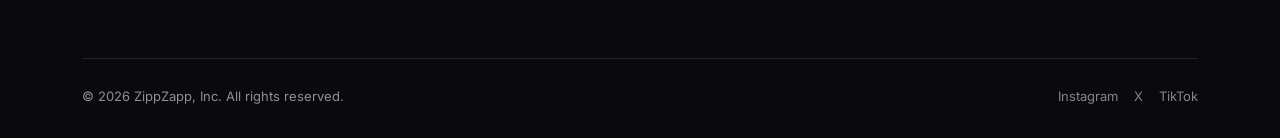
==== commit 6b4d12c0: "Replace the gradient handoff with a curtain reveal The act break is now a viewport-height panel pinn" ====
--- a/index.html
+++ b/index.html
@@ -215,10 +215,15 @@
 
   <!-- ============================================================
        ACT BREAK - hands the page from renters to venue owners.
-       Second wave field; the ground turns from ink to paper here.
+
+       Curtain reveal: .reveal carries a clip-path, which makes it a containing
+       block for the fixed panel inside it. The panel pins to the viewport but
+       can only paint within .reveal's box, so scrolling grows that box's slice
+       and uncovers the panel from behind act one. No JS involved.
        ============================================================ -->
+  <div class="reveal">
   <aside class="actbreak" id="venues">
-    <div class="waves-mount actbreak__waves" data-waves></div>
+    <div class="waves-mount actbreak__waves" data-waves data-waves-observe=".reveal"></div>
     <div class="wrap actbreak__inner">
       <p class="eyebrow">For venues</p>
       <h2>Got a counter people sit at?</h2>
@@ -226,6 +231,7 @@
       <a href="#partner" class="btn btn--volt">See what hosting pays →</a>
     </div>
   </aside>
+  </div>
 
   <!-- ============================================================
        ACT TWO - VENUE OWNERS. Paper ground; the business case.
--- a/assets/css/style.css
+++ b/assets/css/style.css
@@ -598,11 +598,19 @@
 .plans__cta p{font-size:14px; color:var(--on-surface-50);}
 
 /* ---------- ACT BREAK ---------- */
+/* Curtain reveal. The clip-path is doing structural work, not visual: it makes
+   .reveal a containing block for the fixed panel inside it, so the panel pins to
+   the viewport yet can only paint within this box. Scrolling grows the box and
+   uncovers the panel. Removing the clip-path silently breaks the whole effect. */
+.reveal{
+  position:relative;
+  height:100dvh;
+  clip-path:polygon(0 0, 100% 0, 100% 100%, 0 100%);
+}
 /* Full-bleed band that hands the page from renters to venue owners. It carries the
    light tokens, so the colour flip lands on exactly the same moment as the audience
    flip rather than a section later. */
 .actbreak{
-  position:relative;
   /* Same paper as the act below it. The wave field is what separates the two, rather
      than a tonal step. */
   background:var(--paper);
@@ -611,60 +619,47 @@
   --on-surface:var(--ink);
   --on-surface-70:var(--ink-70);
   --accent:var(--volt-deep);
-  /* Top padding clears the 180px dissolve below, so the copy never sits on the ramp. */
-  padding:210px 0 128px;
+  /* Pinned to the viewport and clipped by .reveal above, which is what produces the
+     curtain. Viewport-height with the copy centred, rather than padded off a ramp
+     that no longer exists. */
+  position:fixed;
+  bottom:0; left:0;
+  width:100%;
+  height:100dvh;
+  display:flex;
+  align-items:center;
+  justify-content:center;
   overflow:hidden;
   isolation:isolate;
   text-align:center;
 }
-/* Dissolves the edge shared with the dark act above. Sits over the wave field, so the
-   lines are hidden in the dark and emerge as the ground lightens - the waves arrive
-   rather than a colour smearing between two palettes.
-   rgba(...,0) rather than `transparent`: `transparent` interpolates through
-   transparent-black in some engines and smears grey through the ramp. */
+/* Fades the wave strands out before .actbreak clips them with overflow:hidden at its
+   bottom edge. The band and the act below share one colour, so that seam was never a
+   colour change - it was the strokes simply stopping.
+
+   The matching ink layer at the top edge is gone: the curtain reveal replaces it. Act
+   one covers this panel and lifts away, so there is no edge left to dissolve.
+
+   Alpha follows a smootherstep S-curve (6t^5-15t^4+10t^3) rather than ramping linearly,
+   because the eye judges perceptual lightness, which is not linear; a linear fade leaves
+   a visible edge where it begins. rgba(...,0) rather than `transparent`, which
+   interpolates through transparent-black in some engines and smears grey. */
 .actbreak::before{
   content:"";
   position:absolute;
   inset:0;
-  /* Two layers, one per edge. Alpha follows a smootherstep S-curve (6t^5-15t^4+10t^3)
-     rather than ramping linearly: the eye judges perceptual lightness, which is not
-     linear. A linear ramp gains 10 L* points inside its first tenth (top goes light too
-     fast) and is still visibly grey at 90% (a tail hazing over the paper). The S-curve
-     holds at both ends and moves through the middle. CSS interpolates linearly between
-     stops, hence tracing the curve by hand.
-
-     TOP - ink dissolving into the band, so the wave lines emerge from the darkness.
-     BOTTOM - paper rising to meet the act below. The band and that act are the same
-     colour, so the seam there is not a colour change at all: .actbreak clips the wave
-     field with overflow:hidden and the strokes simply stop. This fades them out before
-     the clip. Shallower than the top at 150px, because it only has to retire faint
-     lines rather than carry a full black-to-white transition; going symmetric would
-     leave the field visible in two narrow strips once the radial scrim is accounted for. */
-  background:
-    linear-gradient(180deg,
-      rgba(10,10,14,1)     0%,
-      rgba(10,10,14,0.991) 10%,
-      rgba(10,10,14,0.942) 20%,
-      rgba(10,10,14,0.837) 30%,
-      rgba(10,10,14,0.683) 40%,
-      rgba(10,10,14,0.5)   50%,
-      rgba(10,10,14,0.317) 60%,
-      rgba(10,10,14,0.163) 70%,
-      rgba(10,10,14,0.058) 80%,
-      rgba(10,10,14,0.009) 90%,
-      rgba(10,10,14,0)     100%) top / 100% 180px no-repeat,
-    linear-gradient(0deg,
-      rgba(251,250,249,1)     0%,
-      rgba(251,250,249,0.991) 10%,
-      rgba(251,250,249,0.942) 20%,
-      rgba(251,250,249,0.837) 30%,
-      rgba(251,250,249,0.683) 40%,
-      rgba(251,250,249,0.5)   50%,
-      rgba(251,250,249,0.317) 60%,
-      rgba(251,250,249,0.163) 70%,
-      rgba(251,250,249,0.058) 80%,
-      rgba(251,250,249,0.009) 90%,
-      rgba(251,250,249,0)     100%) bottom / 100% 150px no-repeat;
+  background:linear-gradient(0deg,
+    rgba(251,250,249,1)     0%,
+    rgba(251,250,249,0.991) 10%,
+    rgba(251,250,249,0.942) 20%,
+    rgba(251,250,249,0.837) 30%,
+    rgba(251,250,249,0.683) 40%,
+    rgba(251,250,249,0.5)   50%,
+    rgba(251,250,249,0.317) 60%,
+    rgba(251,250,249,0.163) 70%,
+    rgba(251,250,249,0.058) 80%,
+    rgba(251,250,249,0.009) 90%,
+    rgba(251,250,249,0)     100%) bottom / 100% 150px no-repeat;
   z-index:2;
   pointer-events:none;
 }
@@ -908,10 +903,20 @@
   .plan{border-right:none; padding-right:0; border-top:1px solid var(--rule); padding-top:30px;}
   .plan:first-child{border-top:none; padding-top:38px;}
   .partner{grid-template-columns:1fr; padding:44px 28px; margin:0 16px; border-radius:var(--radius);}
-  /* Dissolve shrinks with the padding so it never swallows the copy on a small screen. */
-  .actbreak{padding:150px 0 88px;}
-  /* Layer sizes scale with the band; positions carry over from the shorthand. */
-  .actbreak::before{background-size:100% 120px, 100% 100px;}
+  /* Curtain reveal is desktop only. Two reasons, both real. Whether clip-path
+     establishes a containing block for fixed descendants has historically been
+     unreliable on iOS Safari, and this sidesteps that rather than betting on it. And
+     although the reveal is scroll-driven rather than time-animated, it holds the panel
+     still while everything around it moves, which is parallax-adjacent. Falls back to
+     the static band the page had before. */
+  .reveal{height:auto; clip-path:none;}
+  .actbreak{
+    position:static;
+    height:auto;
+    display:block;
+    padding:150px 0 88px;
+  }
+  .actbreak::before{background-size:100% 100px;}
   .footer-top{grid-template-columns:1fr 1fr; row-gap:36px;}
   .wrap{padding:0 20px;}
   section{padding:80px 0;}
@@ -923,3 +928,15 @@
   .stats{grid-template-columns:1fr; row-gap:20px;}
   .stats__item{border-left:none; padding-left:0;}
 }
+
+/* Same fallback under reduced motion: the reveal holds the panel still while the page
+   moves around it, which is parallax-adjacent even though nothing is time-animated. */
+@media (prefers-reduced-motion: reduce){
+  .reveal{height:auto; clip-path:none;}
+  .actbreak{
+    position:static;
+    height:auto;
+    display:block;
+    padding:150px 0 128px;
+  }
+}
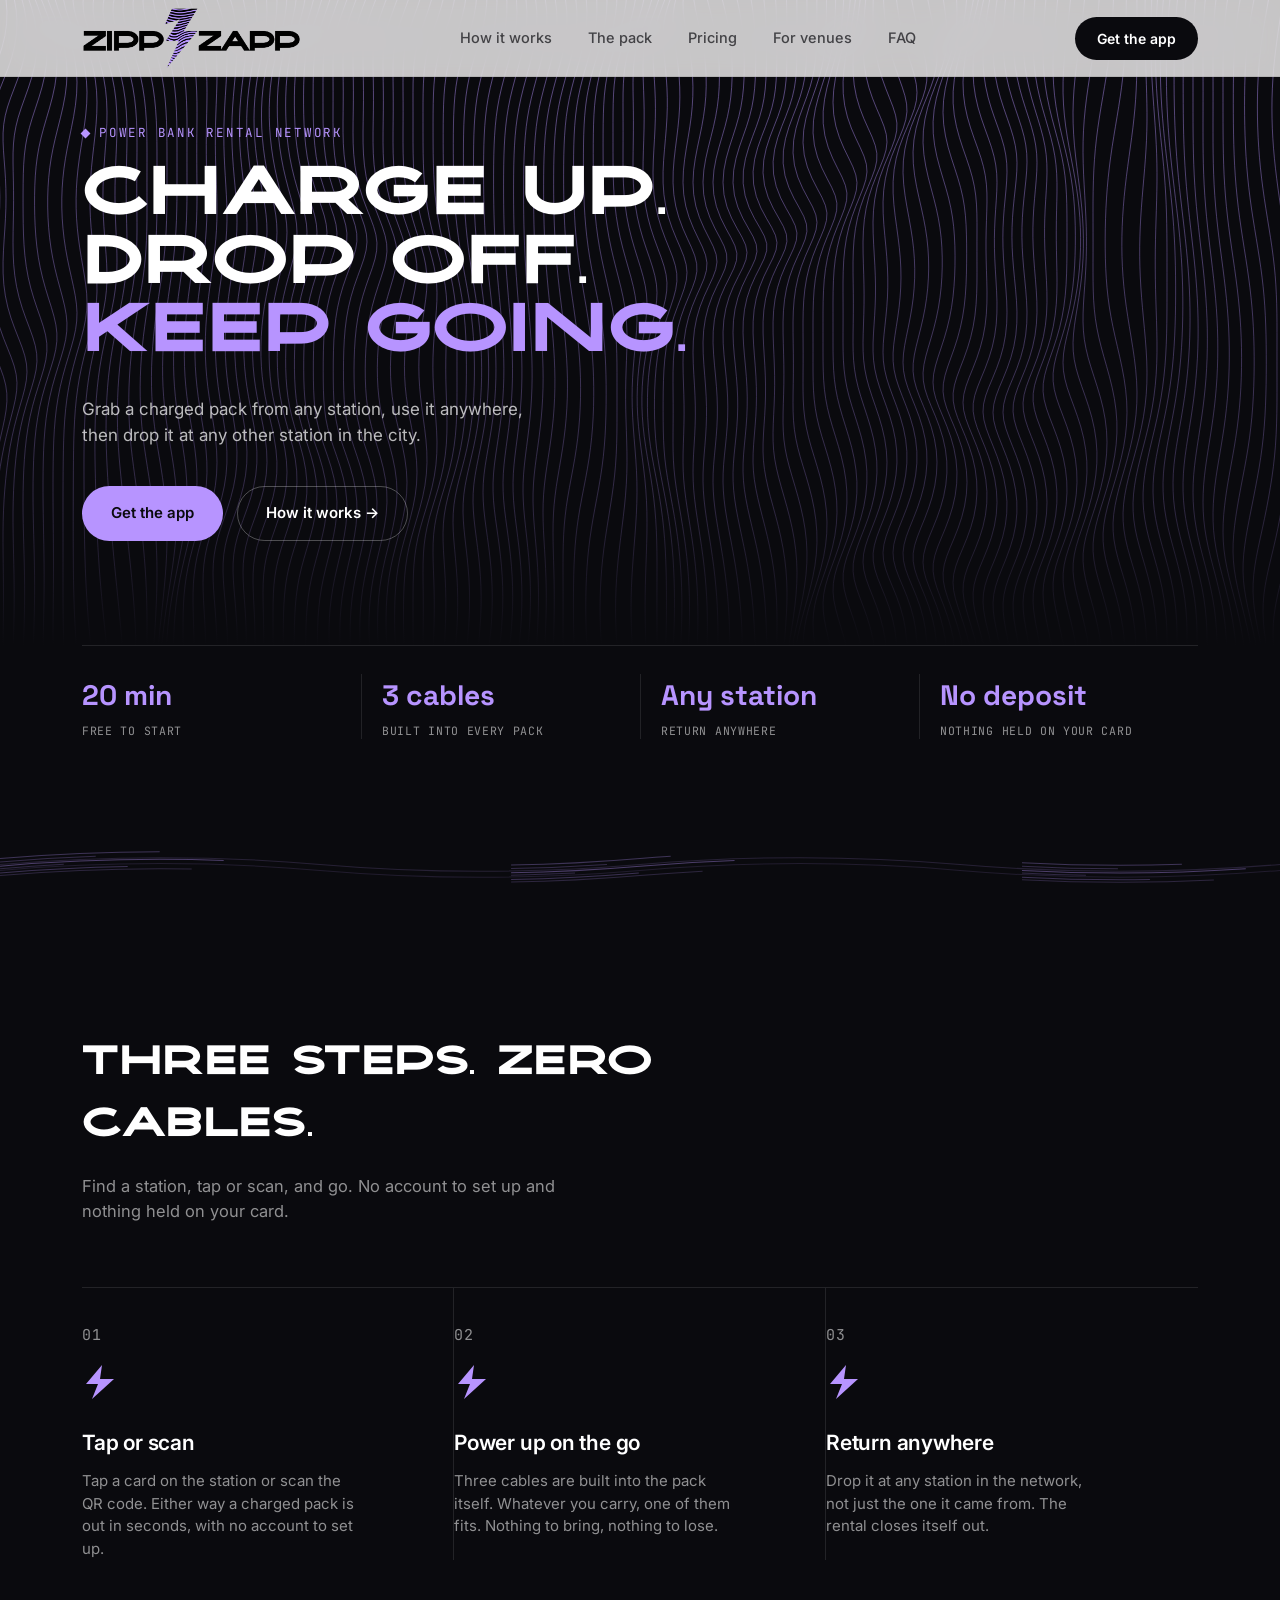
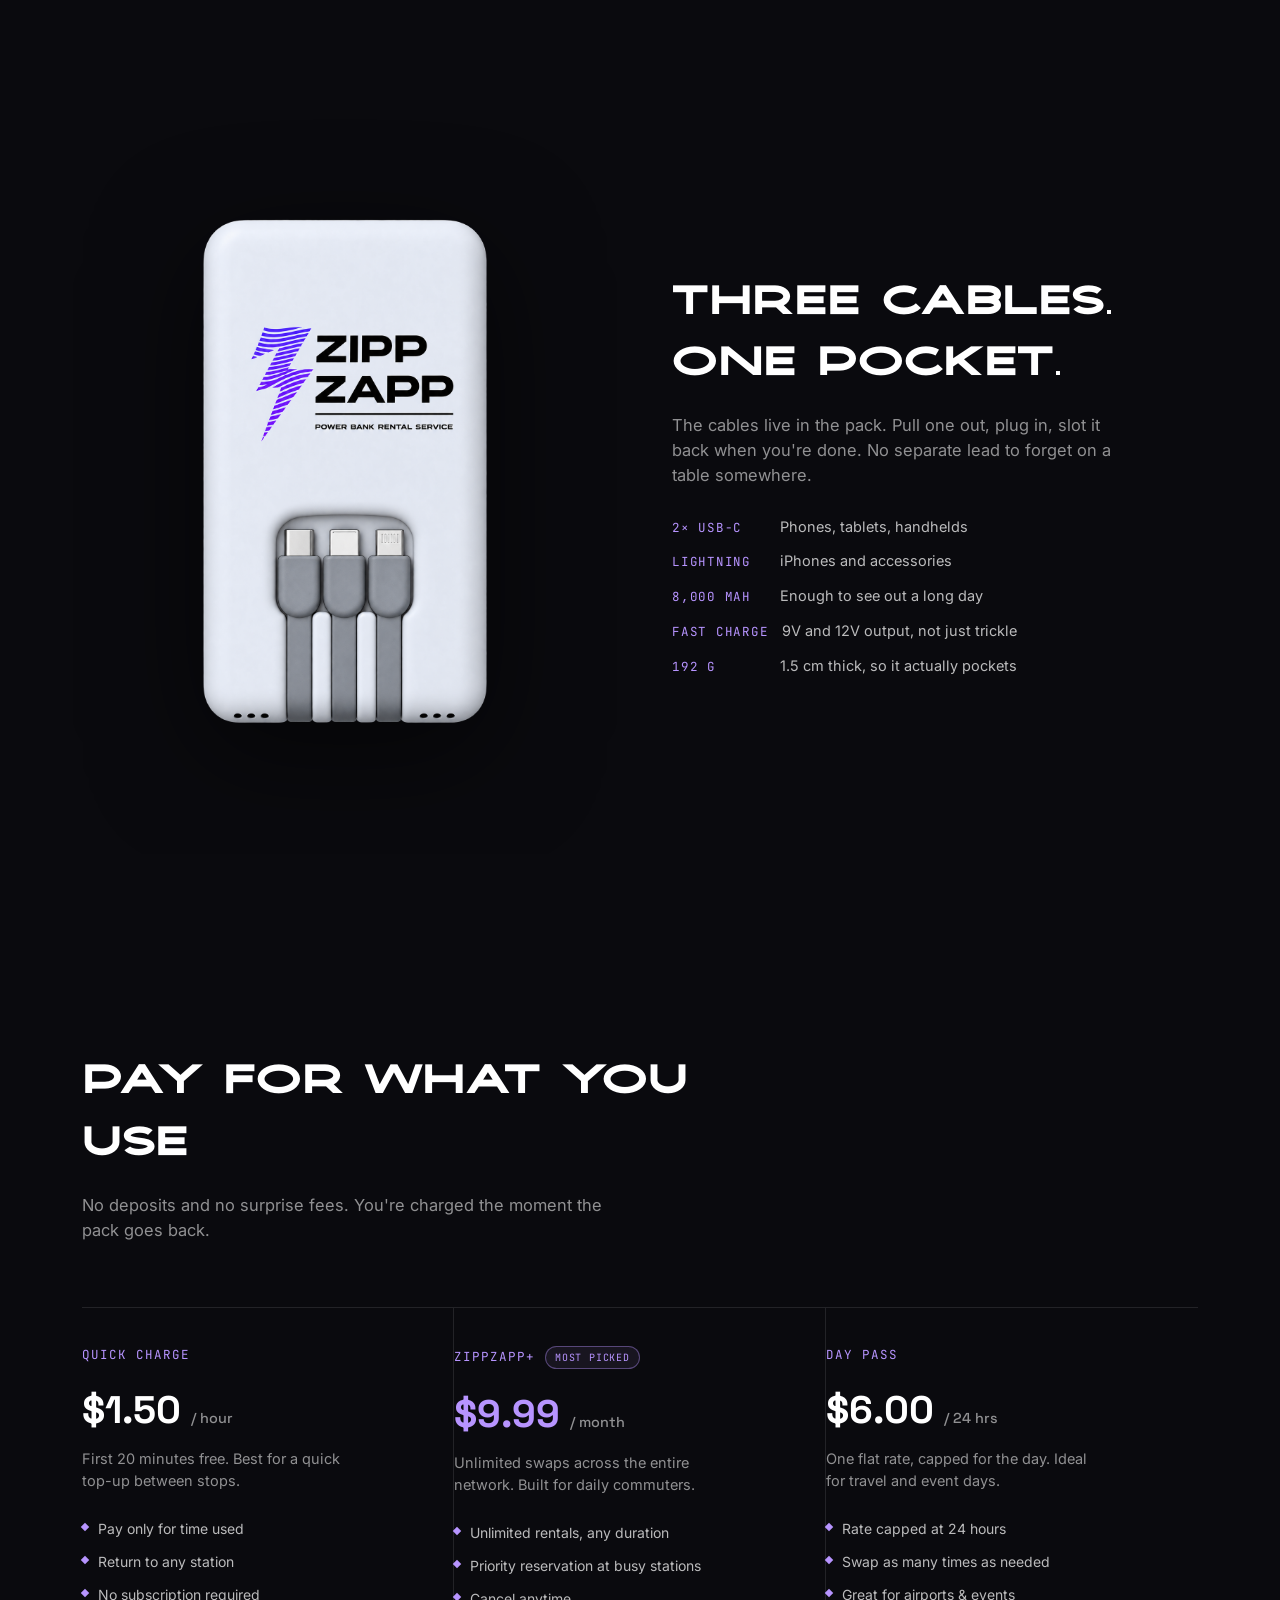
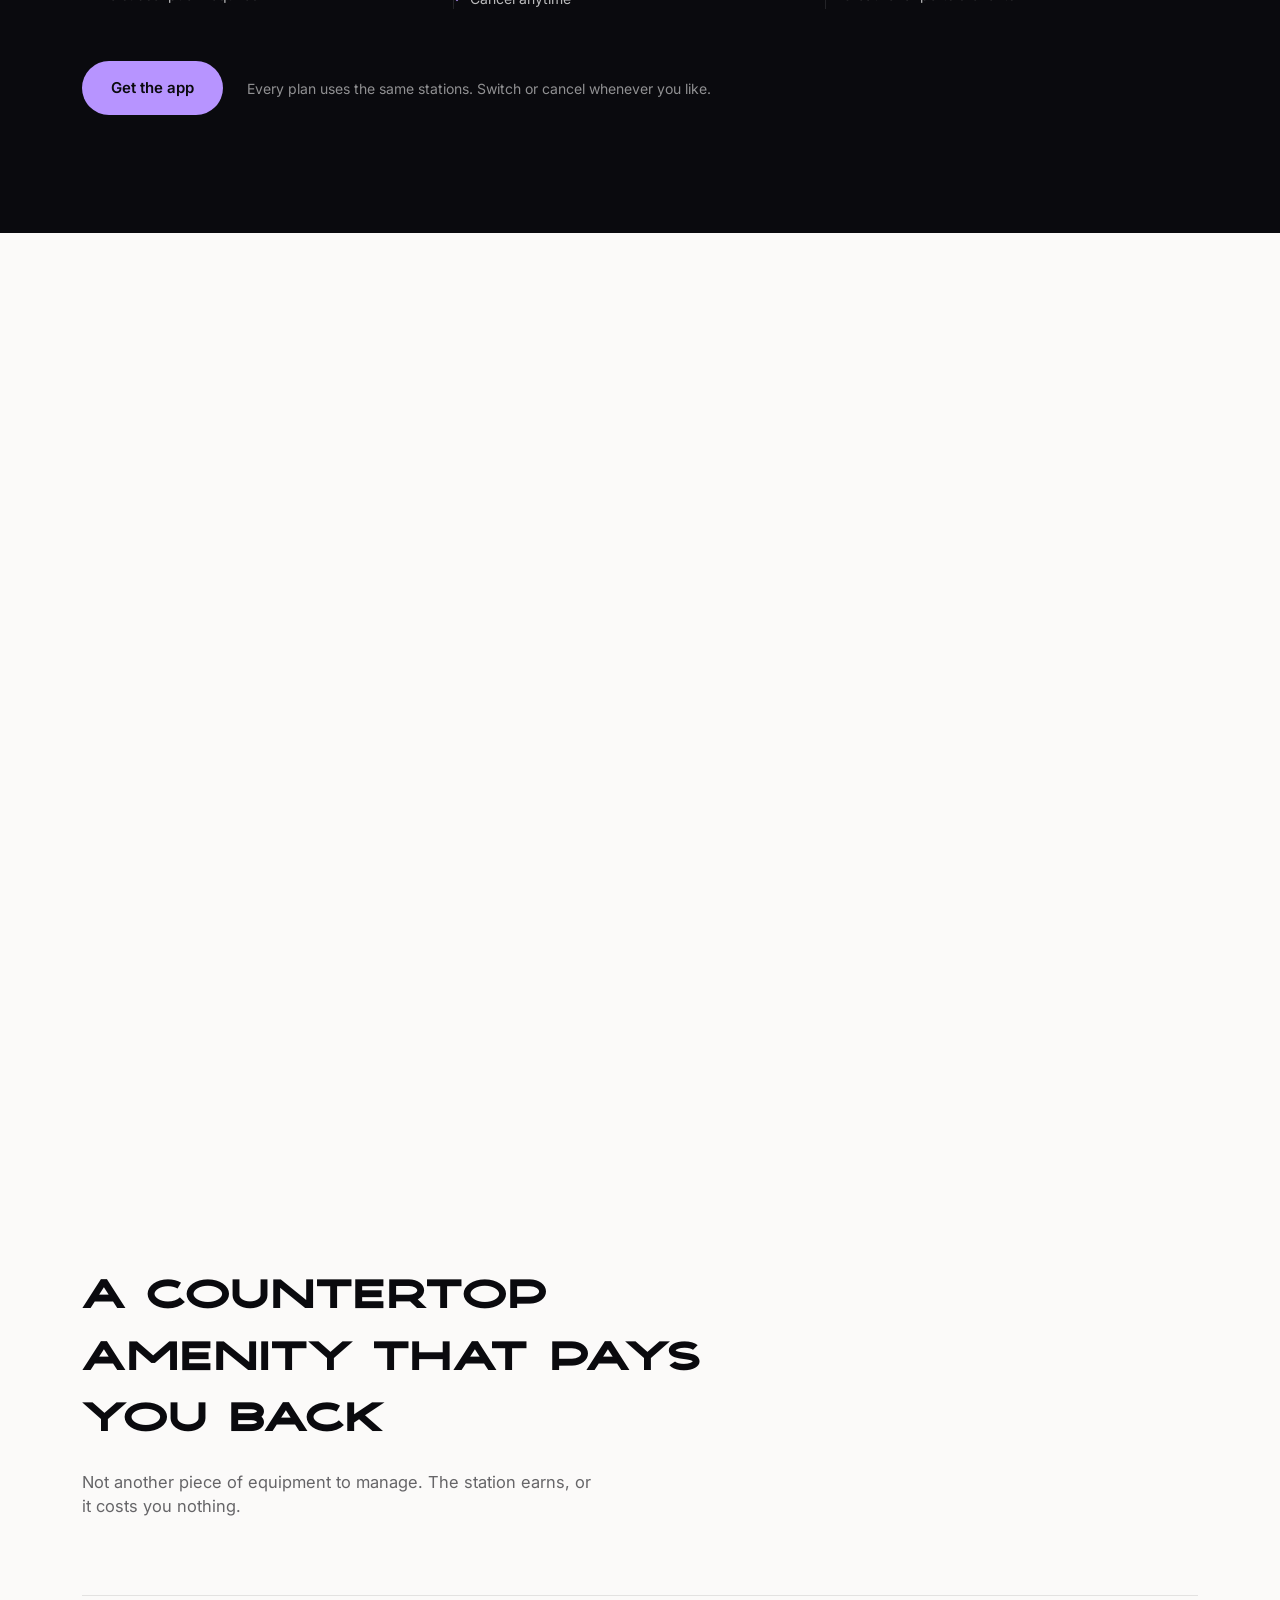
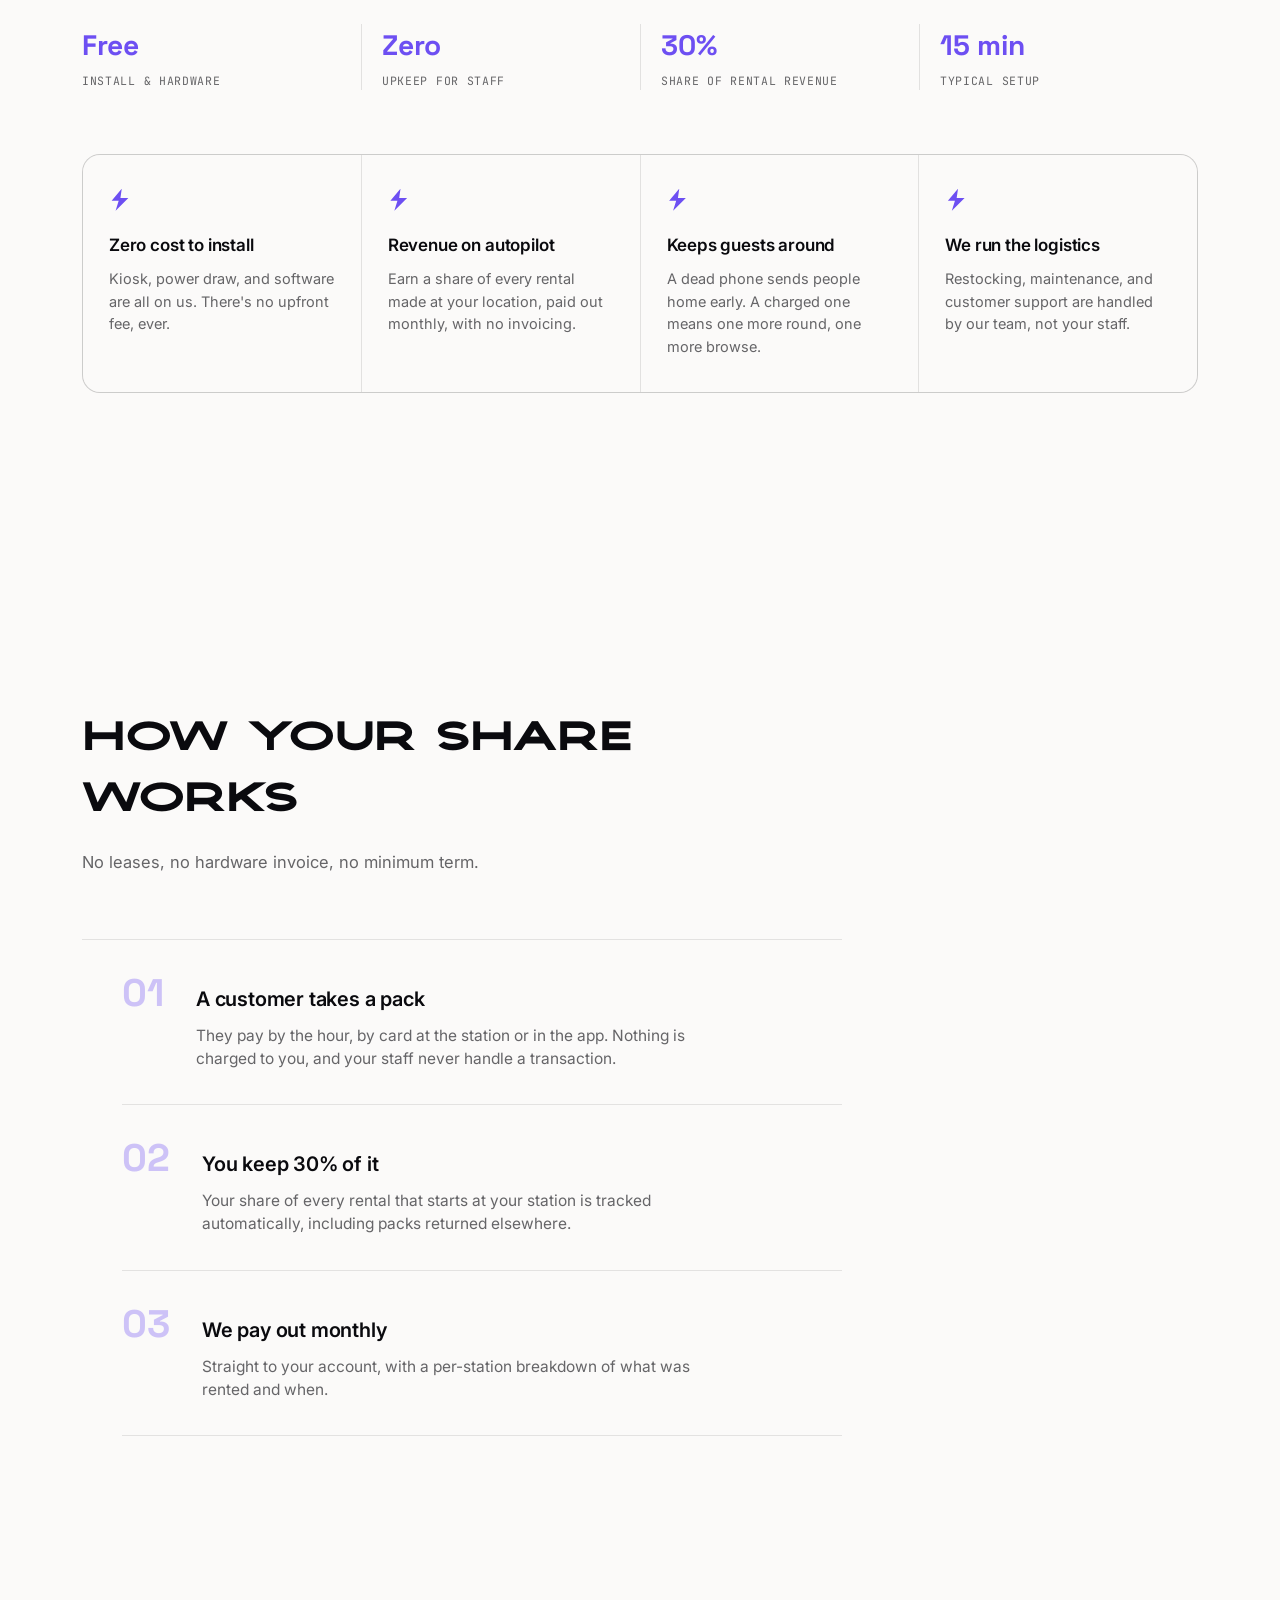
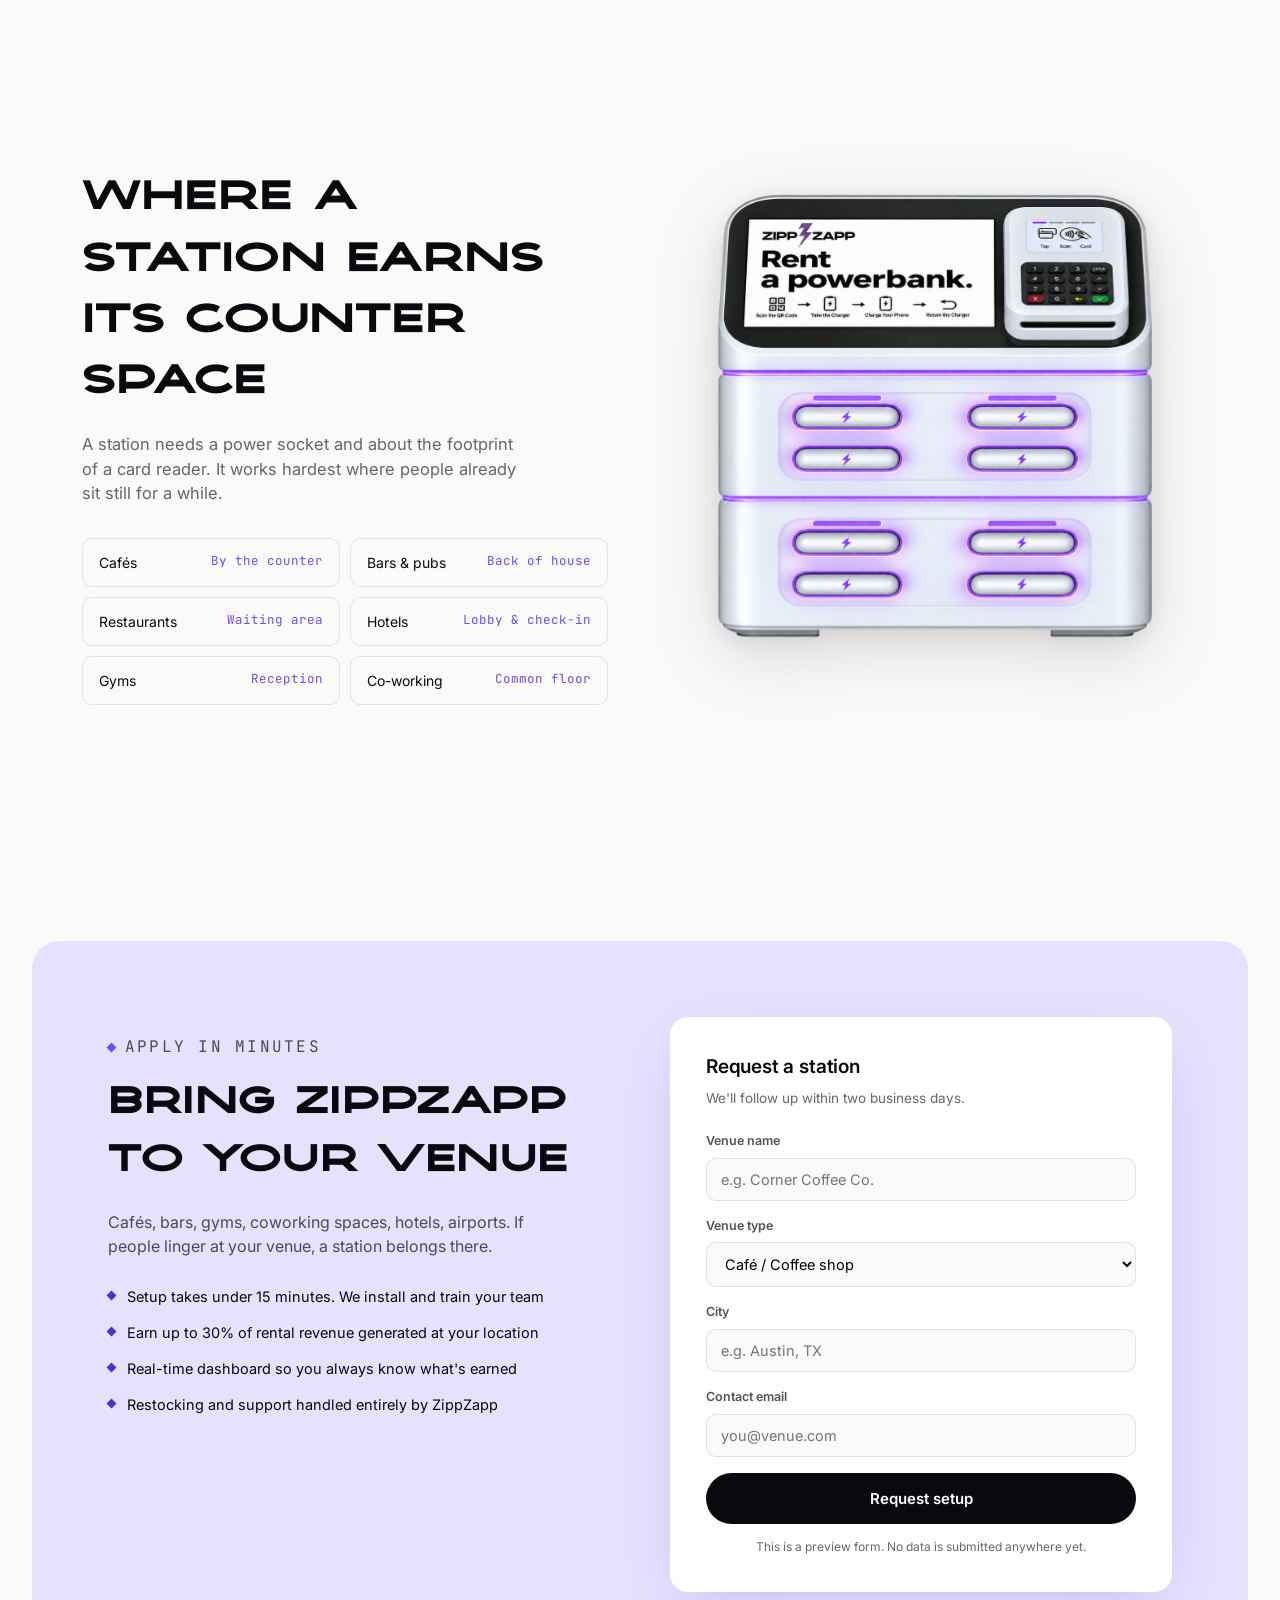
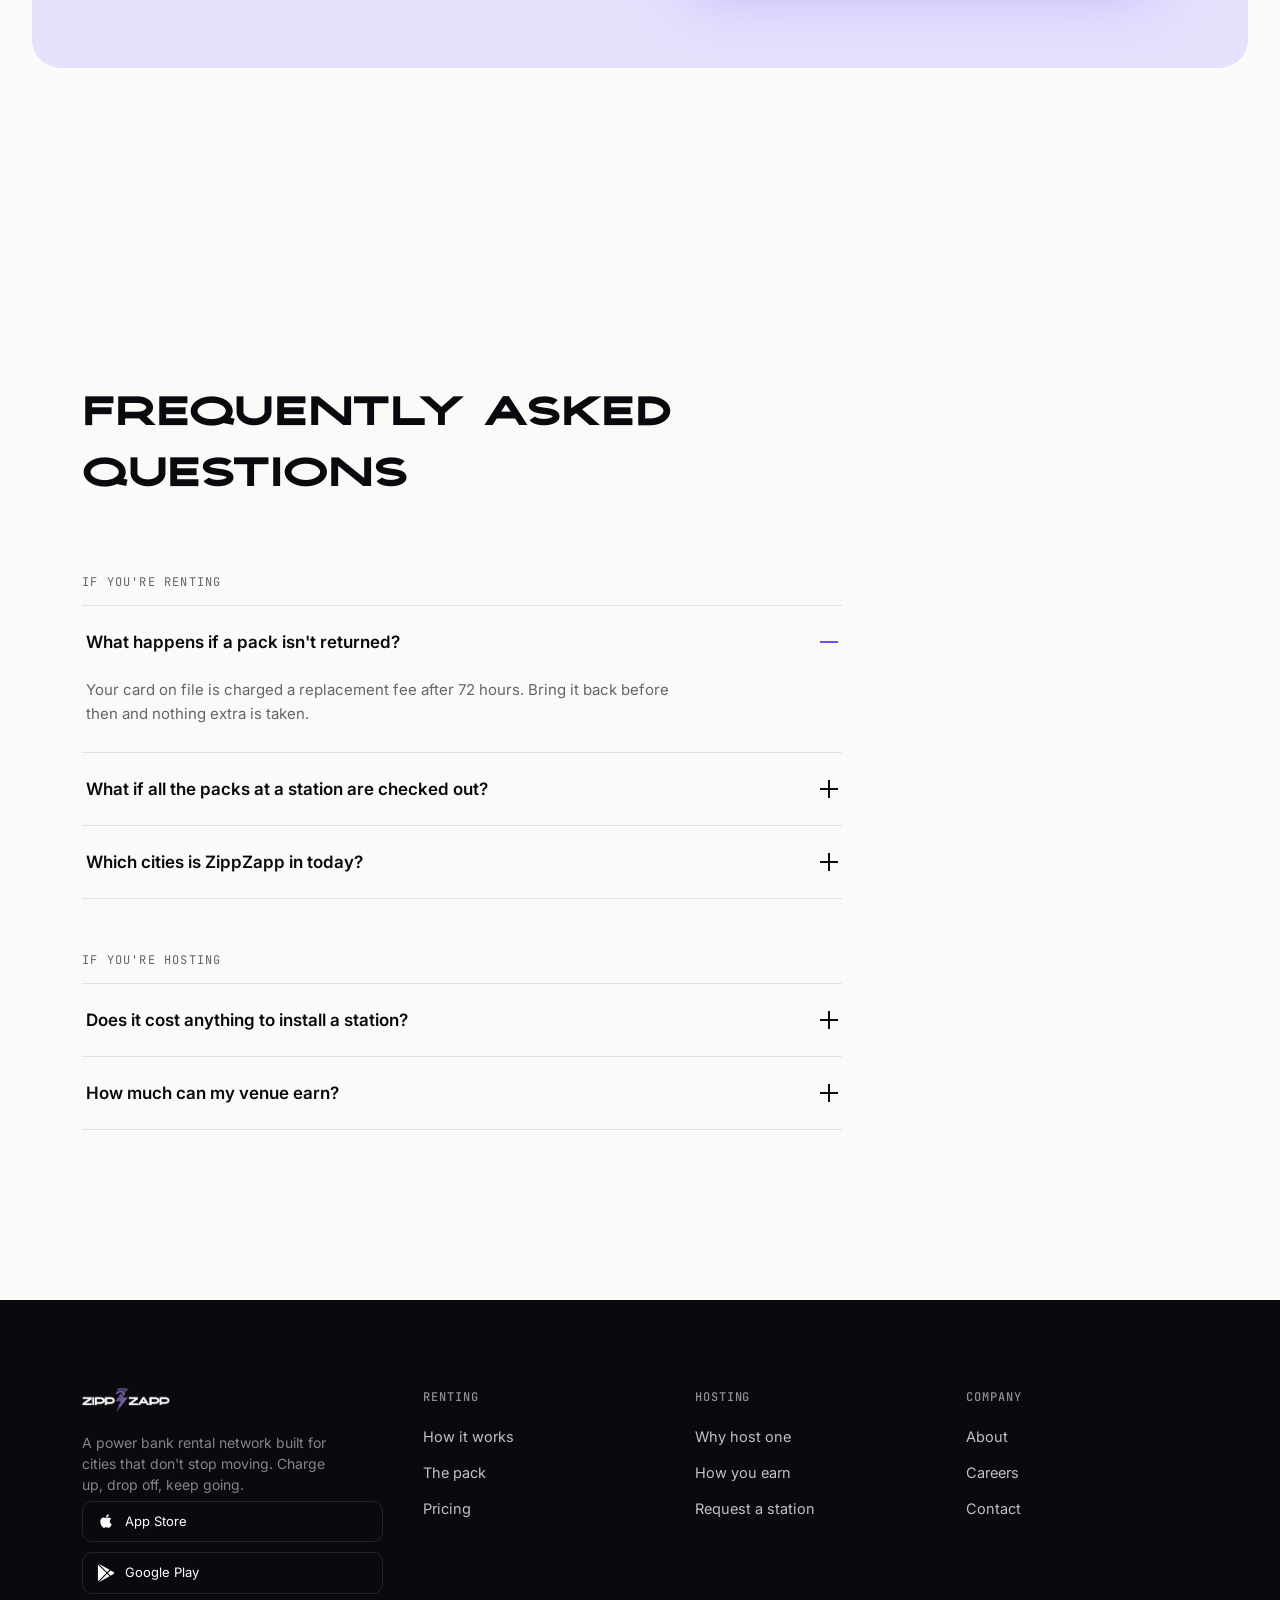
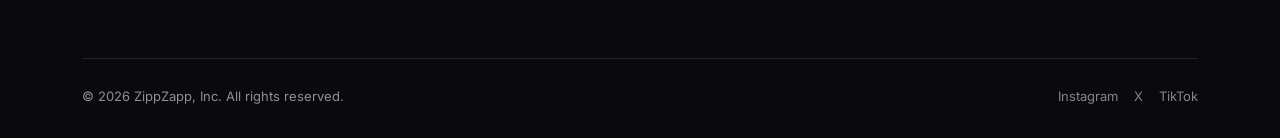
==== commit cbd76d65: "Release the act-break panel into a venue-side hero The act break pinned its copy to the viewport and" ====
--- a/index.html
+++ b/index.html
@@ -216,14 +216,18 @@
   <!-- ============================================================
        ACT BREAK - hands the page from renters to venue owners.
 
-       Curtain reveal: .reveal carries a clip-path, which makes it a containing
-       block for the fixed panel inside it. The panel pins to the viewport but
-       can only paint within .reveal's box, so scrolling grows that box's slice
-       and uncovers the panel from behind act one. No JS involved.
+       Curtain reveal: a negative margin pulls .reveal up underneath act one's last
+       screenful, and the panel inside it is sticky. Act one paints on top and slides
+       away, uncovering the panel; the panel unpins on exactly the frame act one leaves
+       the viewport, and scrolls on as act two's hero. No JS involved.
+
+       #venues sits on .reveal rather than the panel: an id on a pinned element resolves
+       to wherever the viewport happens to be, which made the nav link a no-op. .reveal
+       carries a scroll-margin-top that lands the jump on the uncovered panel.
        ============================================================ -->
-  <div class="reveal">
-  <aside class="actbreak" id="venues">
-    <div class="waves-mount actbreak__waves" data-waves data-waves-observe=".reveal"></div>
+  <div class="reveal" id="venues">
+  <aside class="actbreak">
+    <div class="waves-mount actbreak__waves" data-waves></div>
     <div class="wrap actbreak__inner">
       <p class="eyebrow">For venues</p>
       <h2>Got a counter people sit at?</h2>
--- a/assets/css/style.css
+++ b/assets/css/style.css
@@ -60,6 +60,11 @@
   color:var(--on-surface);
 }
 .act--dark{
+  /* Paints over .reveal, which a negative margin pulls up underneath act one's last
+     screenful. Without this the act-break panel shows through act one instead of being
+     uncovered by it, and there is no curtain. */
+  position:relative;
+  z-index:1;
   --surface:var(--ink);
   --surface-raised:var(--ink-raised);
   --on-surface:#fff;
@@ -598,14 +603,29 @@
 .plans__cta p{font-size:14px; color:var(--on-surface-50);}
 
 /* ---------- ACT BREAK ---------- */
-/* Curtain reveal. The clip-path is doing structural work, not visual: it makes
-   .reveal a containing block for the fixed panel inside it, so the panel pins to
-   the viewport yet can only paint within this box. Scrolling grows the box and
-   uncovers the panel. Removing the clip-path silently breaks the whole effect. */
+/* Curtain reveal: a negative-margin overlap plus one sticky panel. Both numbers below
+   are structural, not taste.
+
+   margin-top pulls this wrapper up under act one's last screenful, so the panel is
+   already in position, hidden behind act one, before the reveal begins. height is that
+   overlap plus the panel's own 100dvh - and that sum is precisely what makes the panel
+   unpin on the frame act one's bottom edge clears the viewport. The curtain finishing
+   and the panel releasing into act two's hero are the same moment, and it falls out of
+   the geometry rather than a tuned constant.
+
+   Keep height = overlap + 100dvh. Change one without the other and they desynchronise:
+   too tall reintroduces a hold with the copy welded to the viewport, which is what this
+   replaced; too short unpins the panel while act one is still lifting away. */
 .reveal{
   position:relative;
-  height:100dvh;
-  clip-path:polygon(0 0, 100% 0, 100% 100%, 0 100%);
+  z-index:0;                  /* under act one, which paints over it through the pin */
+  height:200dvh;
+  margin-top:-100dvh;
+  /* Lands the "For venues" jump on the fully uncovered panel rather than the top of the
+     overlap, where act one still fills the screen. Negative because scroll-margin grows
+     the target box upward: the positive value lands the jump 100dvh too early, measured
+     at 1641 against the 3441 wanted. Mirrors the overlap exactly. */
+  scroll-margin-top:-100dvh;
 }
 /* Full-bleed band that hands the page from renters to venue owners. It carries the
    light tokens, so the colour flip lands on exactly the same moment as the audience
@@ -619,11 +639,12 @@
   --on-surface:var(--ink);
   --on-surface-70:var(--ink-70);
   --accent:var(--volt-deep);
-  /* Pinned to the viewport and clipped by .reveal above, which is what produces the
-     curtain. Viewport-height with the copy centred, rather than padded off a ramp
-     that no longer exists. */
-  position:fixed;
-  bottom:0; left:0;
+  /* Sticks to the top of the viewport while act one slides up over it, then releases and
+     scrolls on with the page as act two's hero. It stays in flow, so releasing is the
+     default behaviour rather than something that has to be engineered. Viewport-height
+     with the copy centred. */
+  position:sticky;
+  top:0;
   width:100%;
   height:100dvh;
   display:flex;
@@ -903,13 +924,13 @@
   .plan{border-right:none; padding-right:0; border-top:1px solid var(--rule); padding-top:30px;}
   .plan:first-child{border-top:none; padding-top:38px;}
   .partner{grid-template-columns:1fr; padding:44px 28px; margin:0 16px; border-radius:var(--radius);}
-  /* Curtain reveal is desktop only. Two reasons, both real. Whether clip-path
-     establishes a containing block for fixed descendants has historically been
-     unreliable on iOS Safari, and this sidesteps that rather than betting on it. And
-     although the reveal is scroll-driven rather than time-animated, it holds the panel
-     still while everything around it moves, which is parallax-adjacent. Falls back to
-     the static band the page had before. */
-  .reveal{height:auto; clip-path:none;}
+  /* Curtain reveal is desktop only. The panel pins across a full 100dvh, and on mobile
+     that unit changes under you as the URL bar shows and hides, so the pin would shift
+     mid-reveal. Falls back to the static band the page had before.
+
+     Resetting margin-top is not optional. Leave it and the wrapper stays pulled up under
+     act one, dropping the band on top of the pricing section. */
+  .reveal{height:auto; margin-top:0; scroll-margin-top:0;}
   .actbreak{
     position:static;
     height:auto;
@@ -930,9 +951,10 @@
 }
 
 /* Same fallback under reduced motion: the reveal holds the panel still while the page
-   moves around it, which is parallax-adjacent even though nothing is time-animated. */
+   moves around it, which is parallax-adjacent even though nothing is time-animated.
+   margin-top resets here for the same reason as the mobile fallback. */
 @media (prefers-reduced-motion: reduce){
-  .reveal{height:auto; clip-path:none;}
+  .reveal{height:auto; margin-top:0; scroll-margin-top:0;}
   .actbreak{
     position:static;
     height:auto;
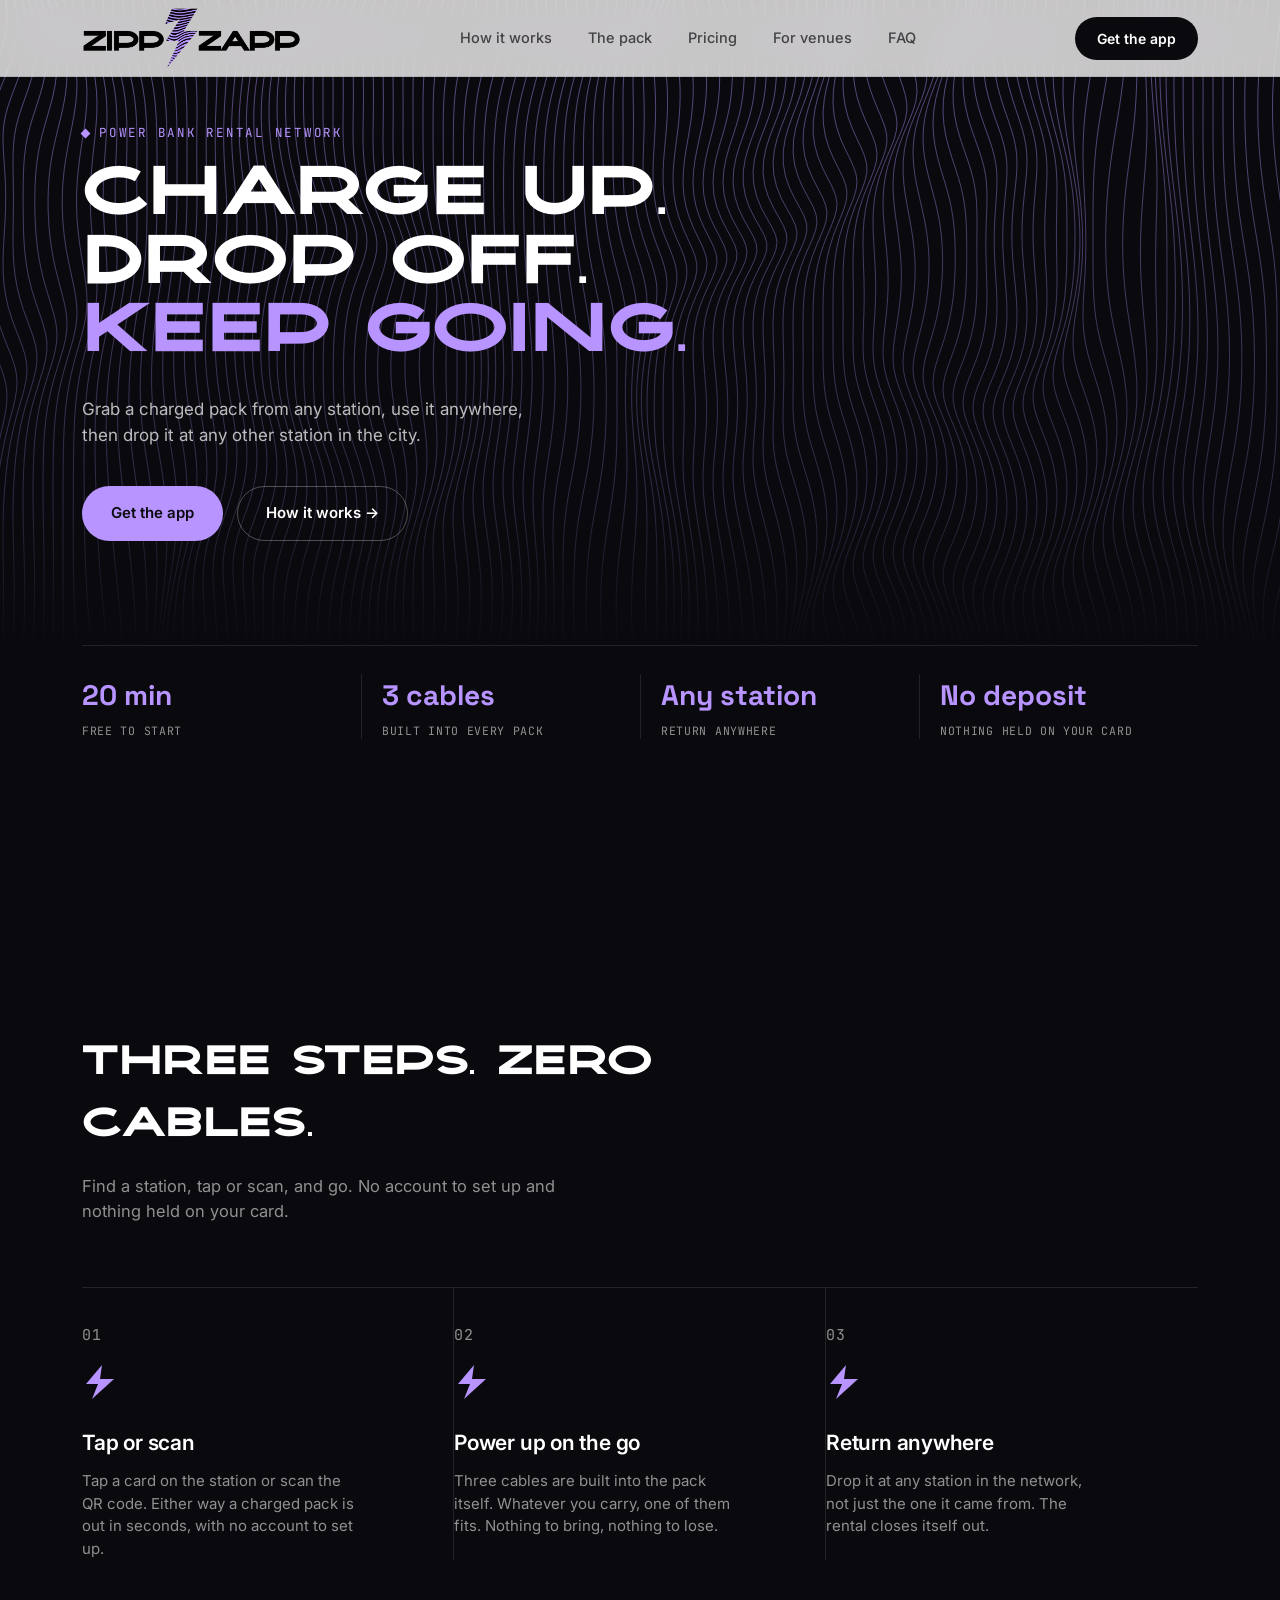
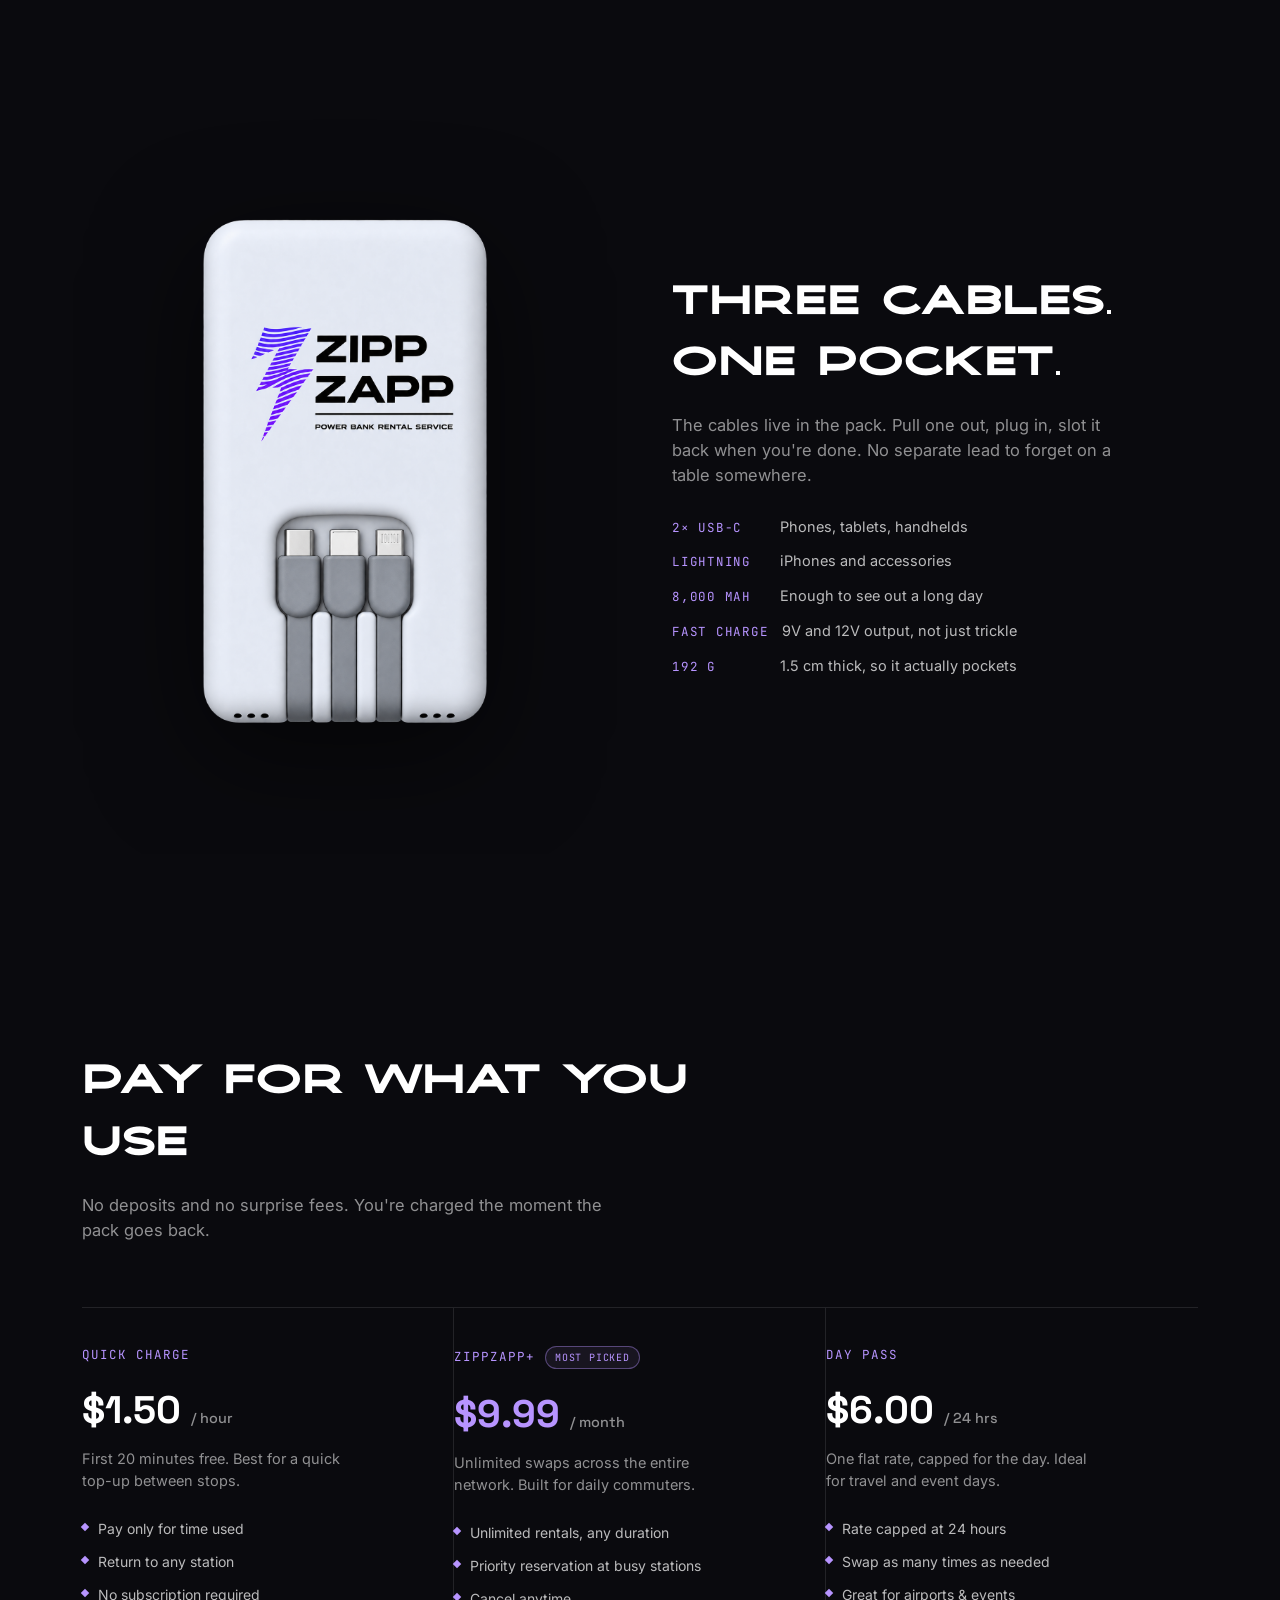
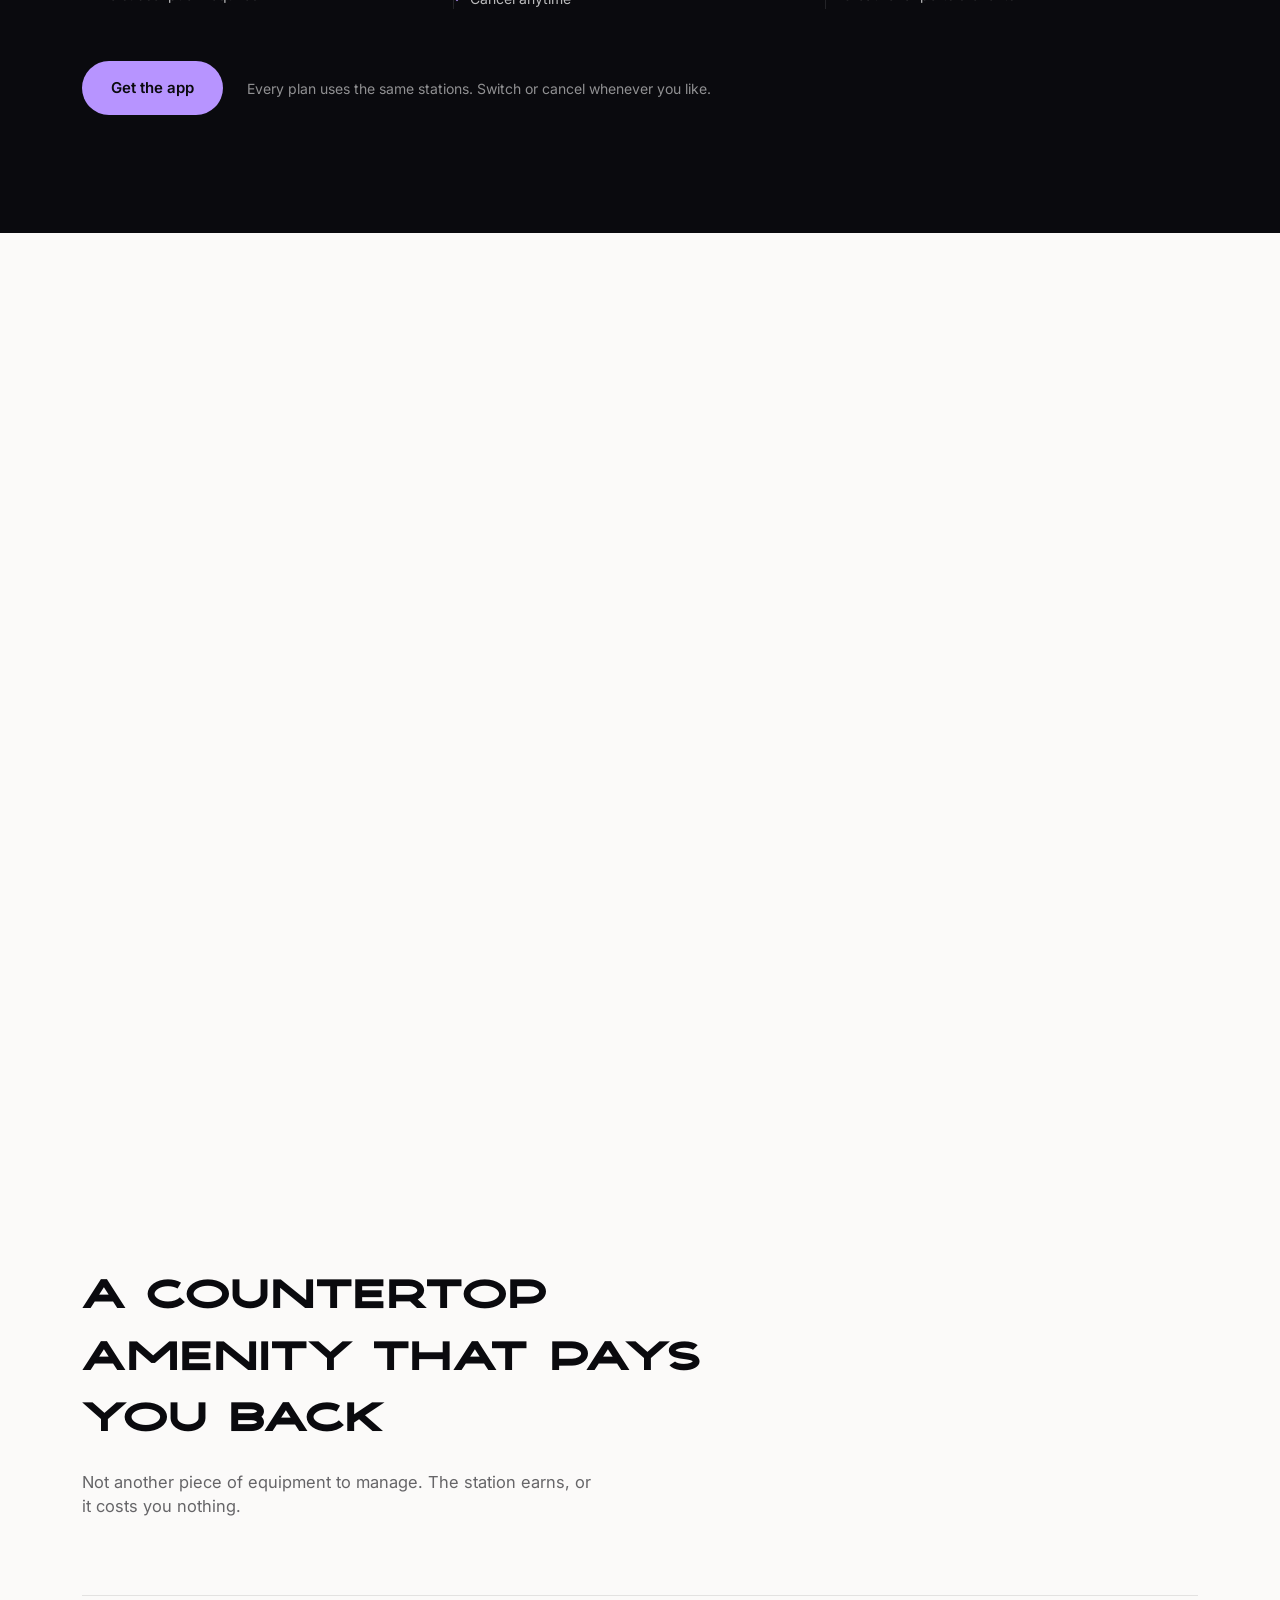
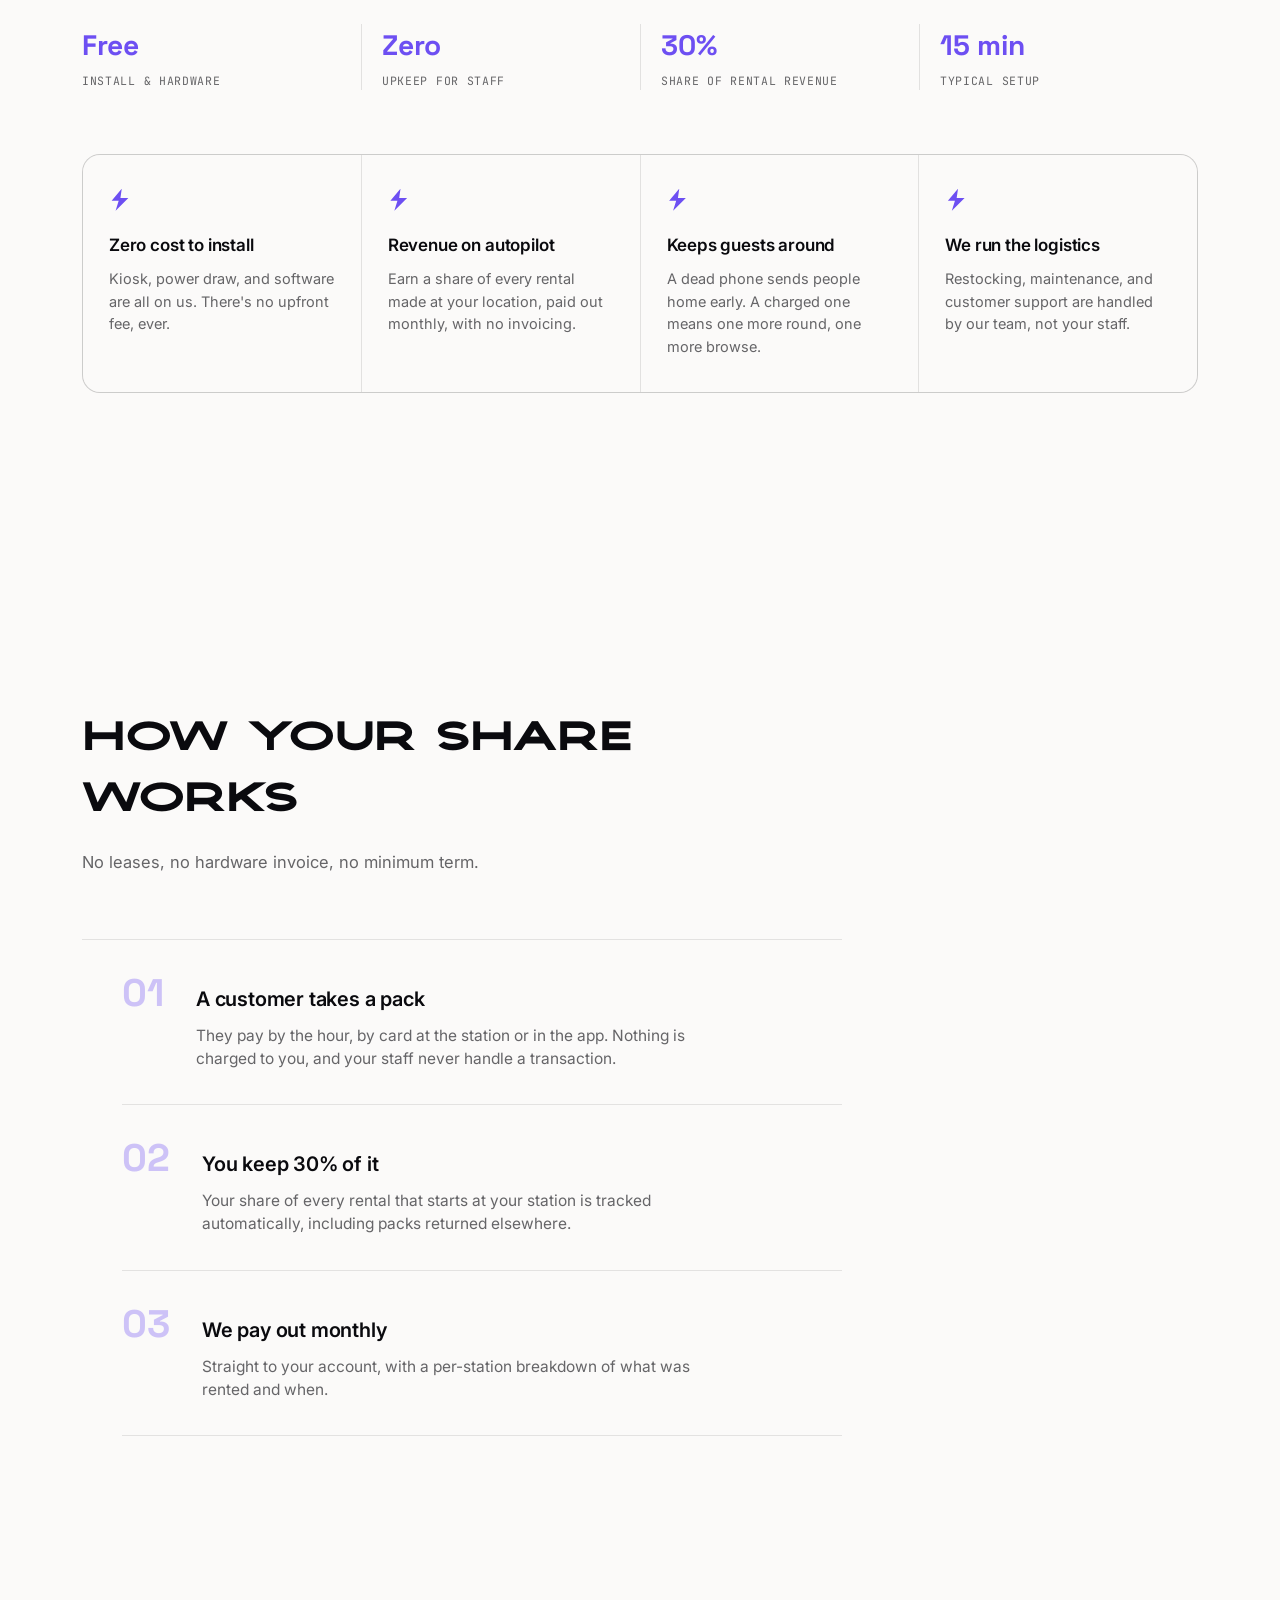
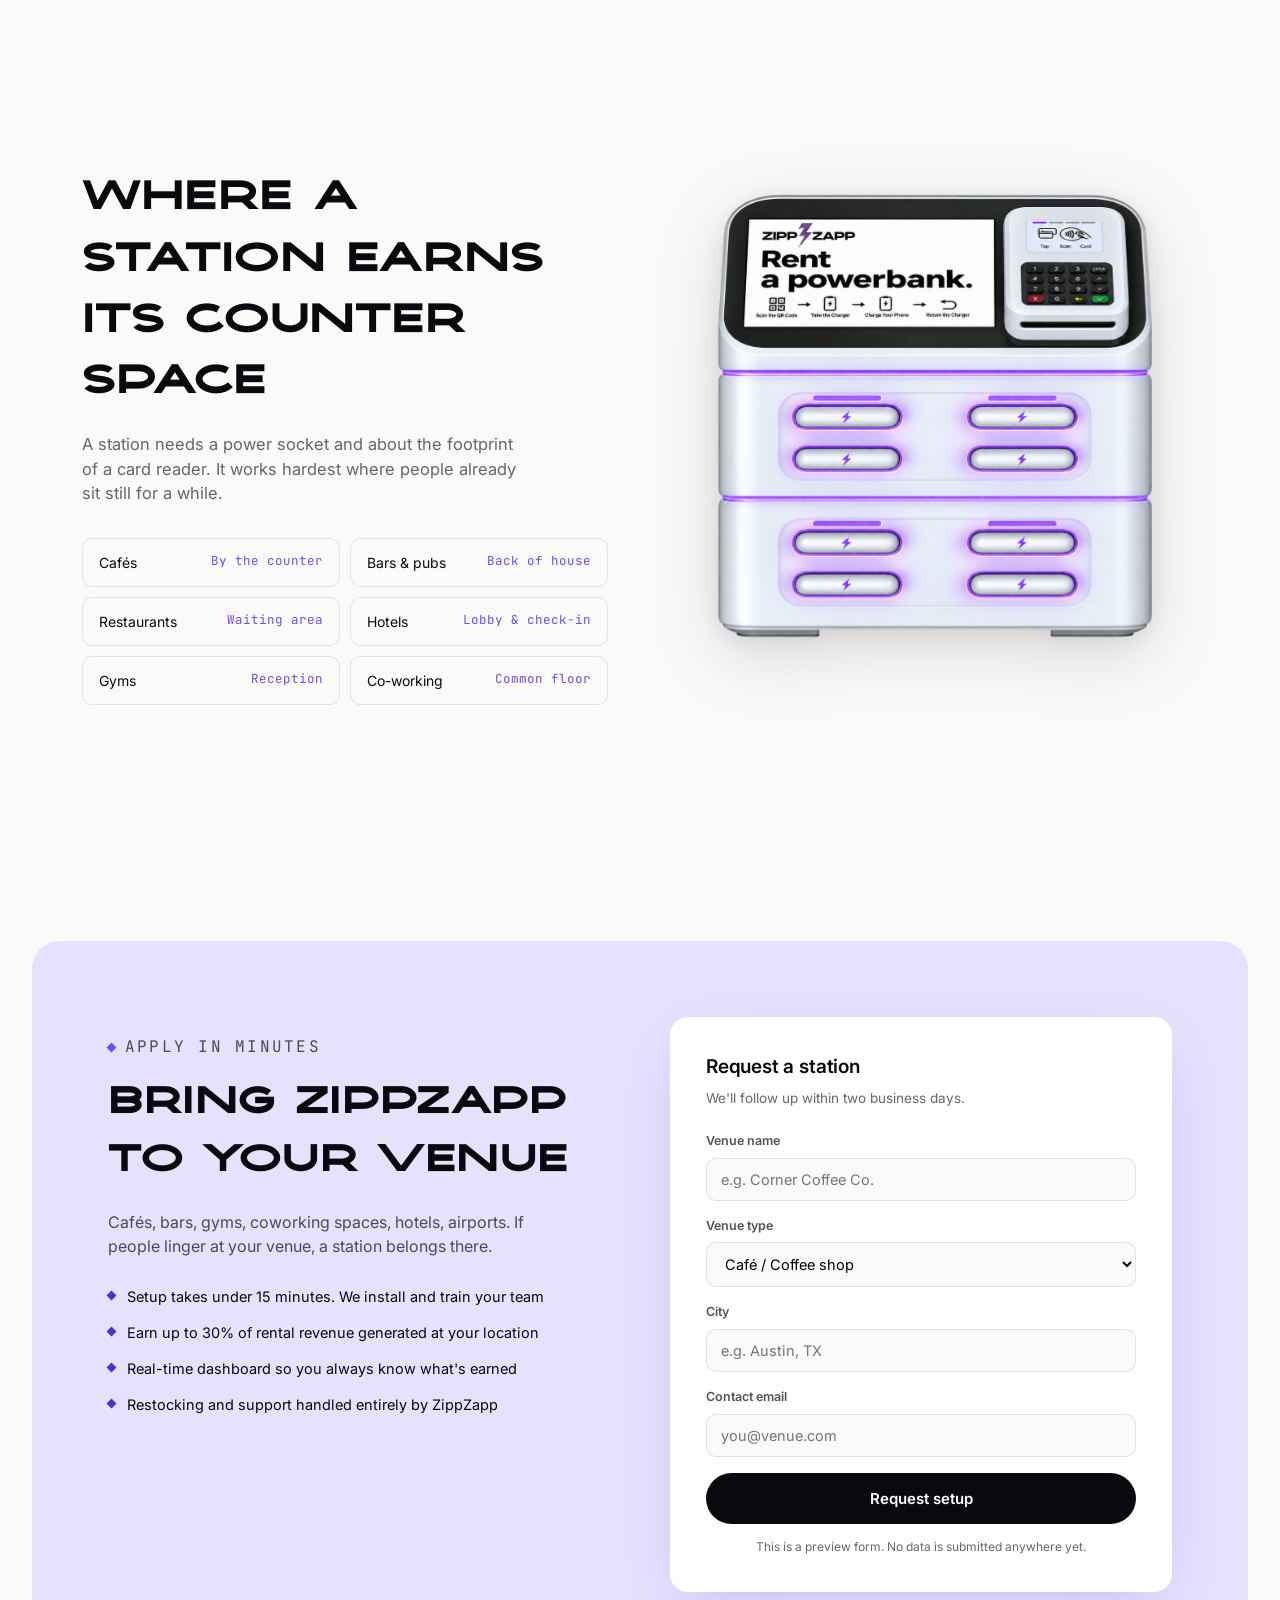
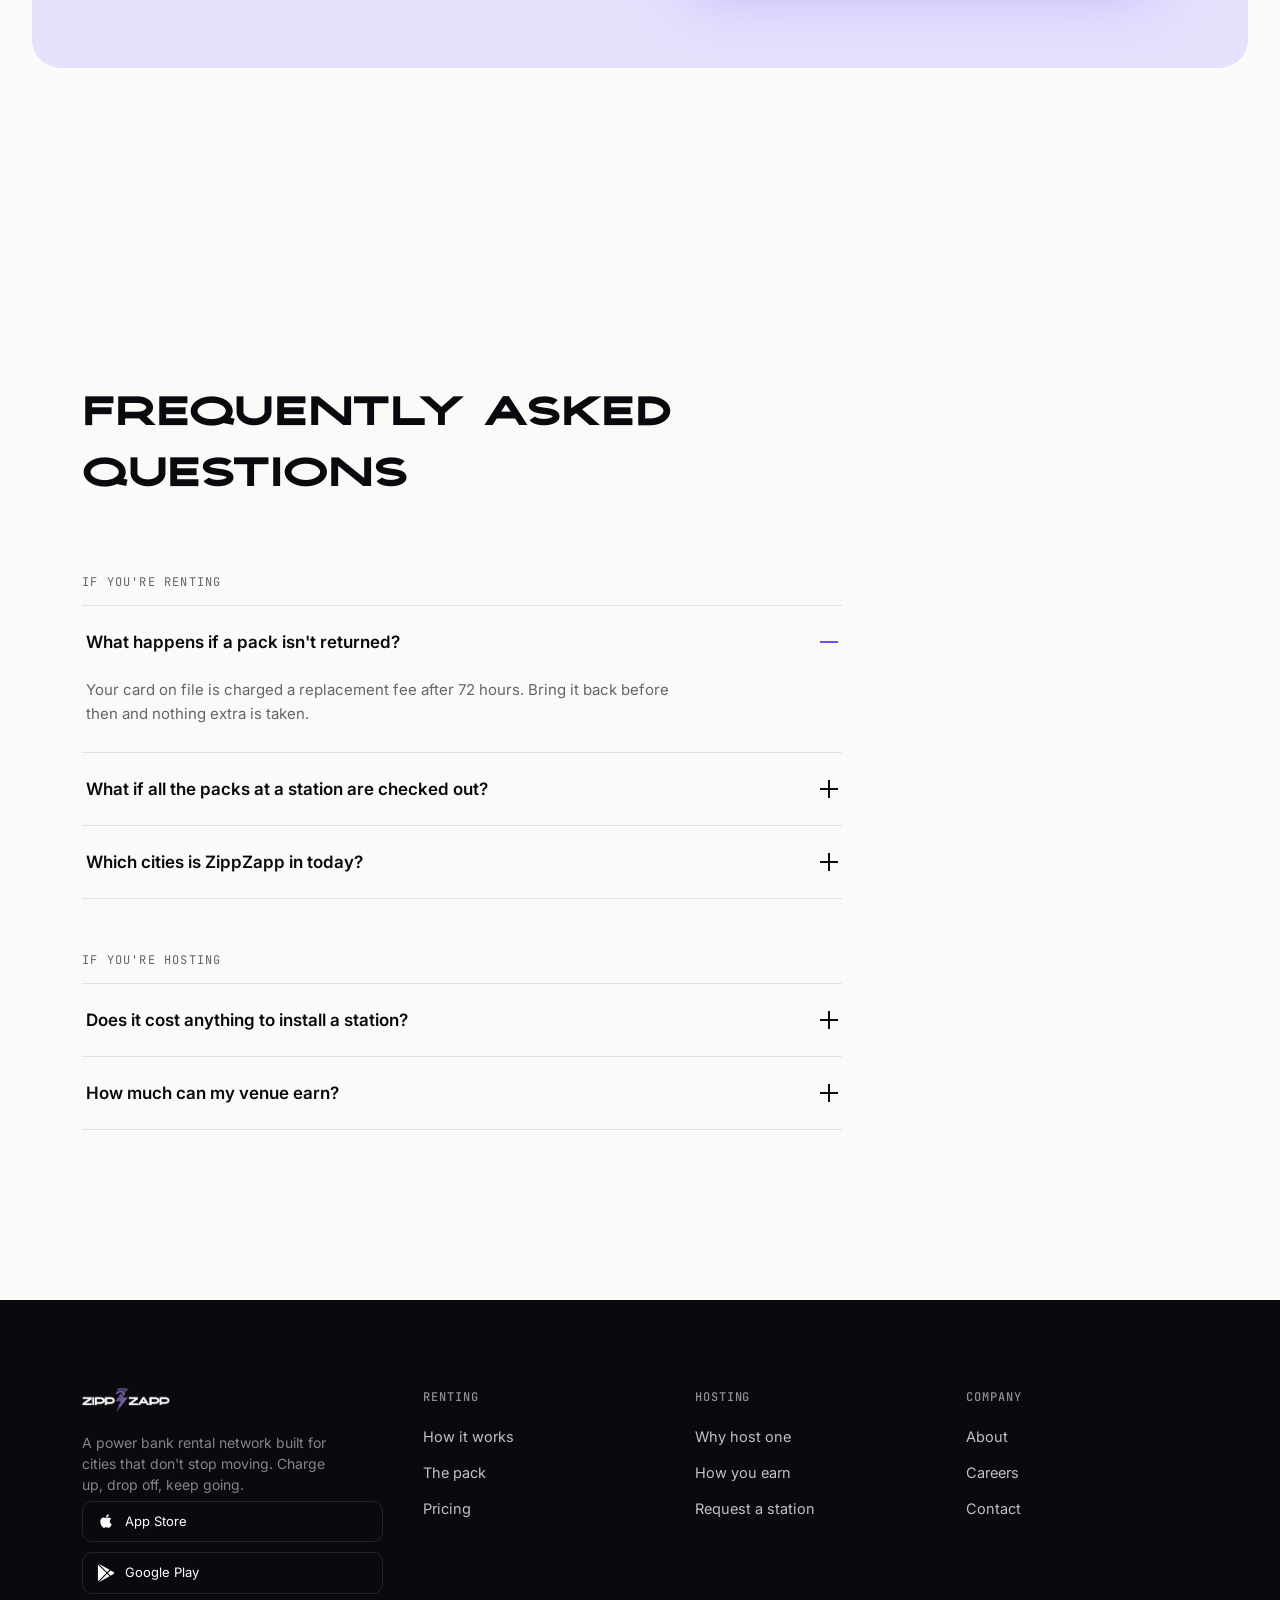
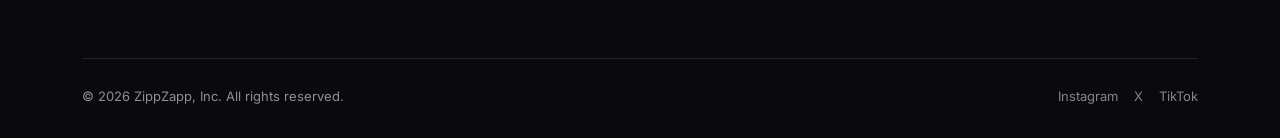
==== commit 80f04b6e: "Add a favicon built from the disc mark The page had no favicon at all. It now ships two files, both " ====
--- a/index.html
+++ b/index.html
@@ -5,6 +5,12 @@
 <meta name="viewport" content="width=device-width, initial-scale=1.0">
 <title>ZippZapp - Power Bank Rental Network</title>
 <meta name="description" content="Grab a charged power bank from any ZippZapp station, use it anywhere, and drop it at another. Free to host in your venue.">
+<!-- Both generated from favicon-source.png, the 2505x2505 disc. The tab icon keeps the
+     source's transparent corners; the disc is opaque enough to carry on light and dark
+     chrome alike. The iOS icon cannot: Apple composites transparency to black, so the
+     disc sits on ink there at 82% of the square, clear of the squircle mask iOS adds. -->
+<link rel="icon" href="assets/img/favicon-32.png" sizes="32x32">
+<link rel="apple-touch-icon" href="assets/img/apple-touch-icon.png">
 <link rel="preconnect" href="https://fonts.googleapis.com">
 <link rel="preconnect" href="https://fonts.gstatic.com" crossorigin>
 <link href="https://fonts.googleapis.com/css2?family=Space+Grotesk:wght@600;700&family=Inter:wght@400;500;600;700&family=JetBrains+Mono:wght@400;500&display=swap" rel="stylesheet">
